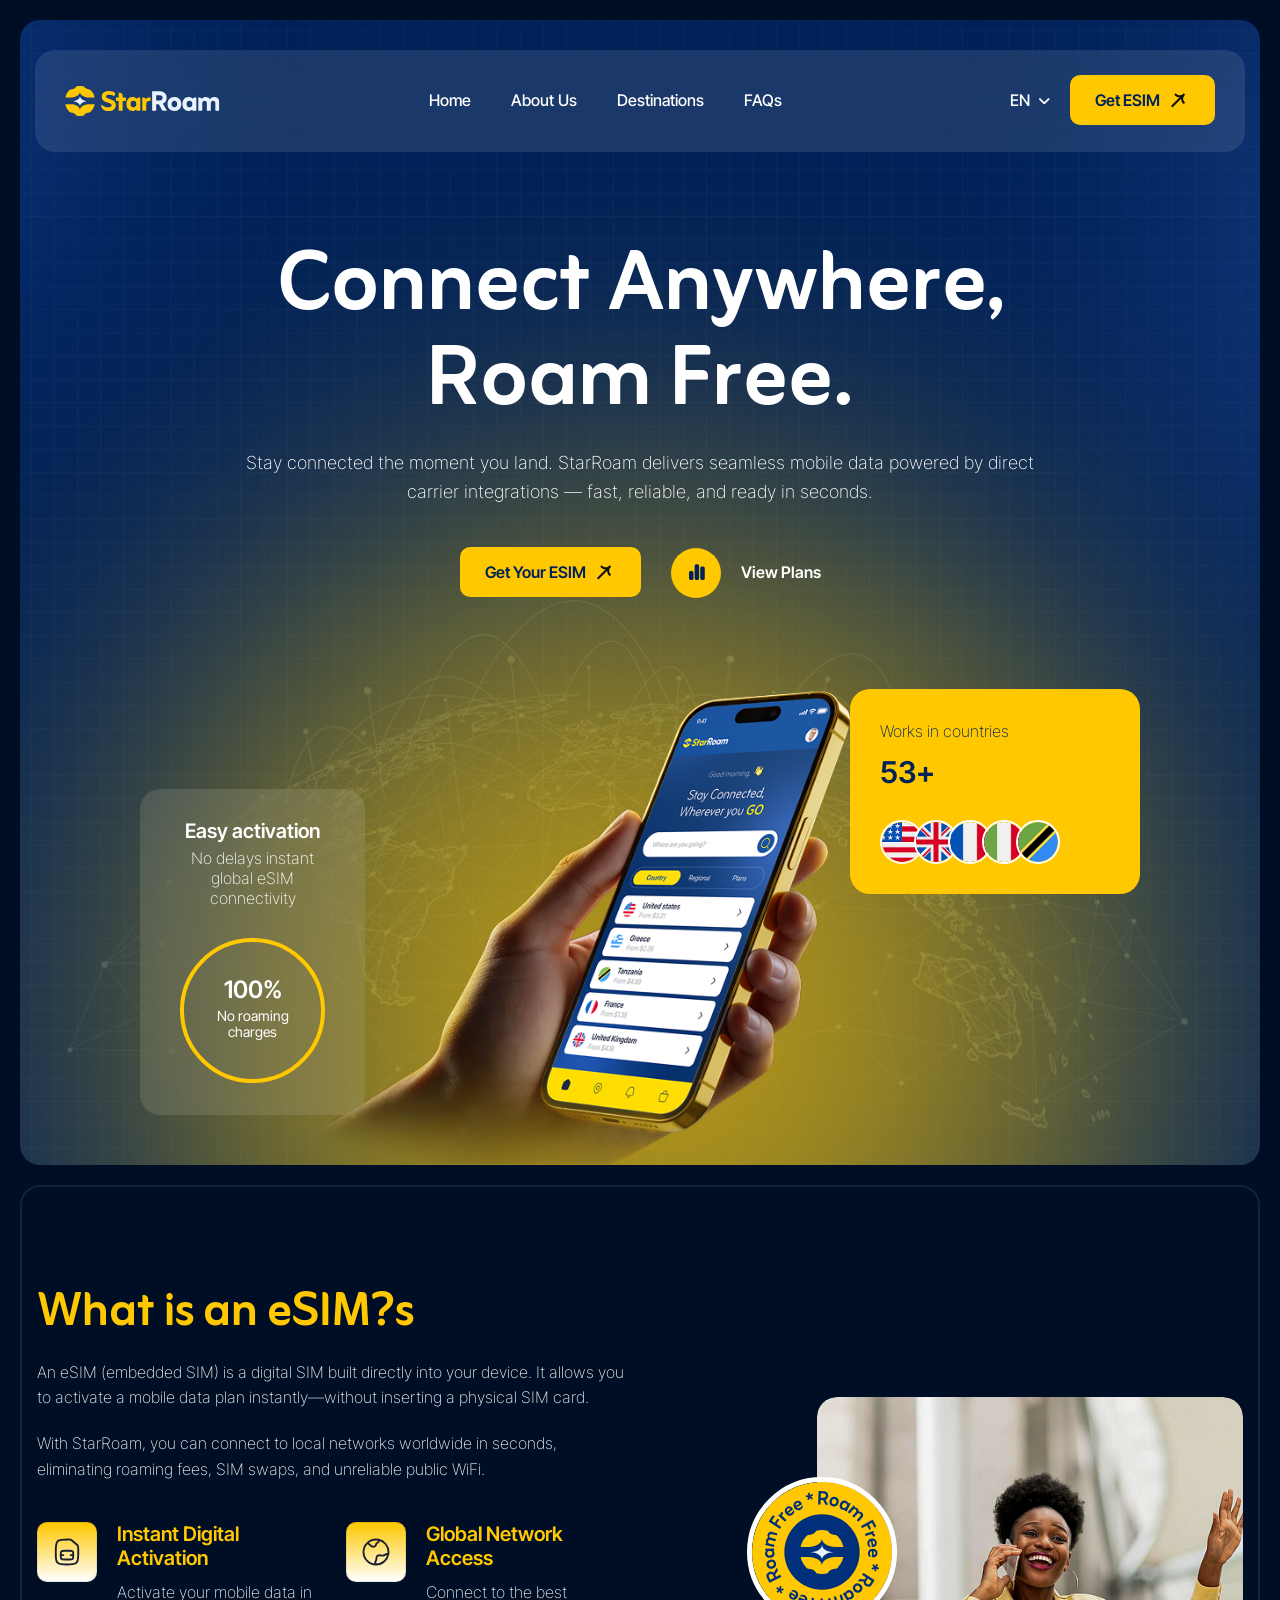
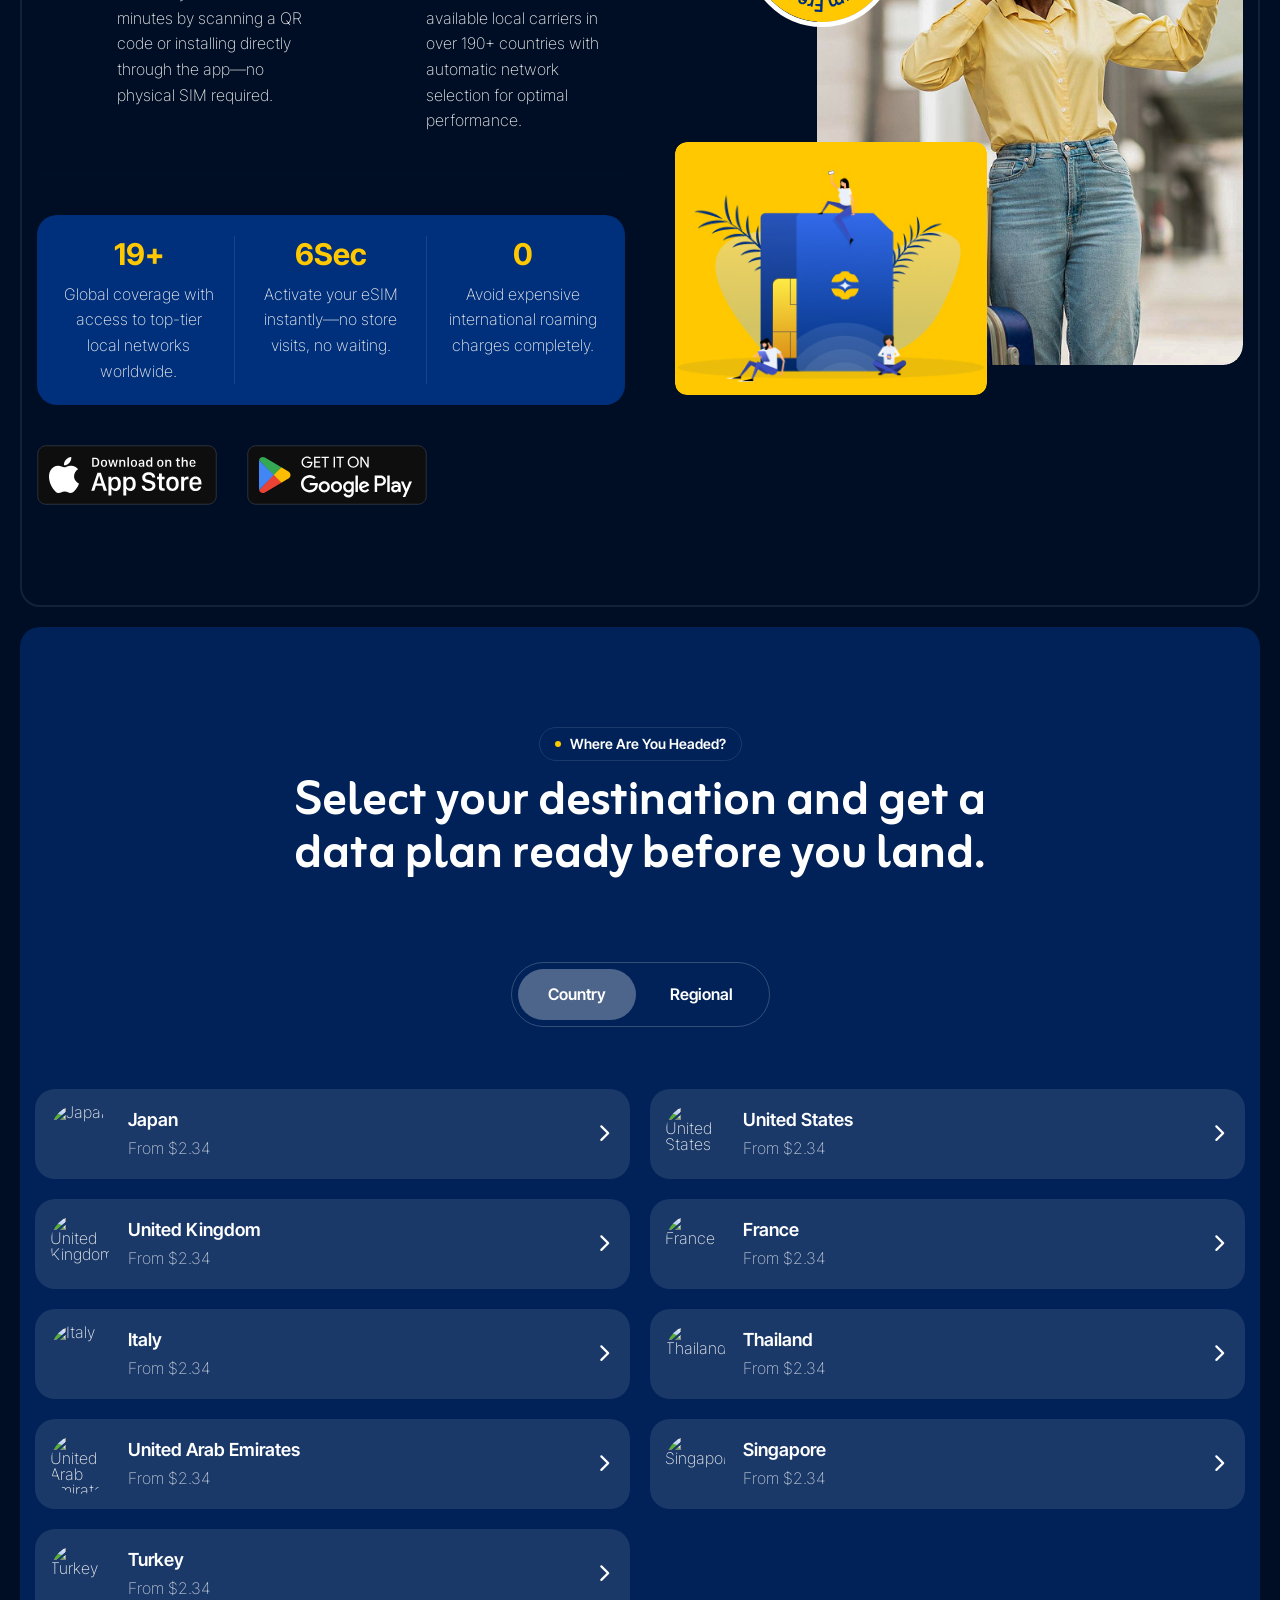
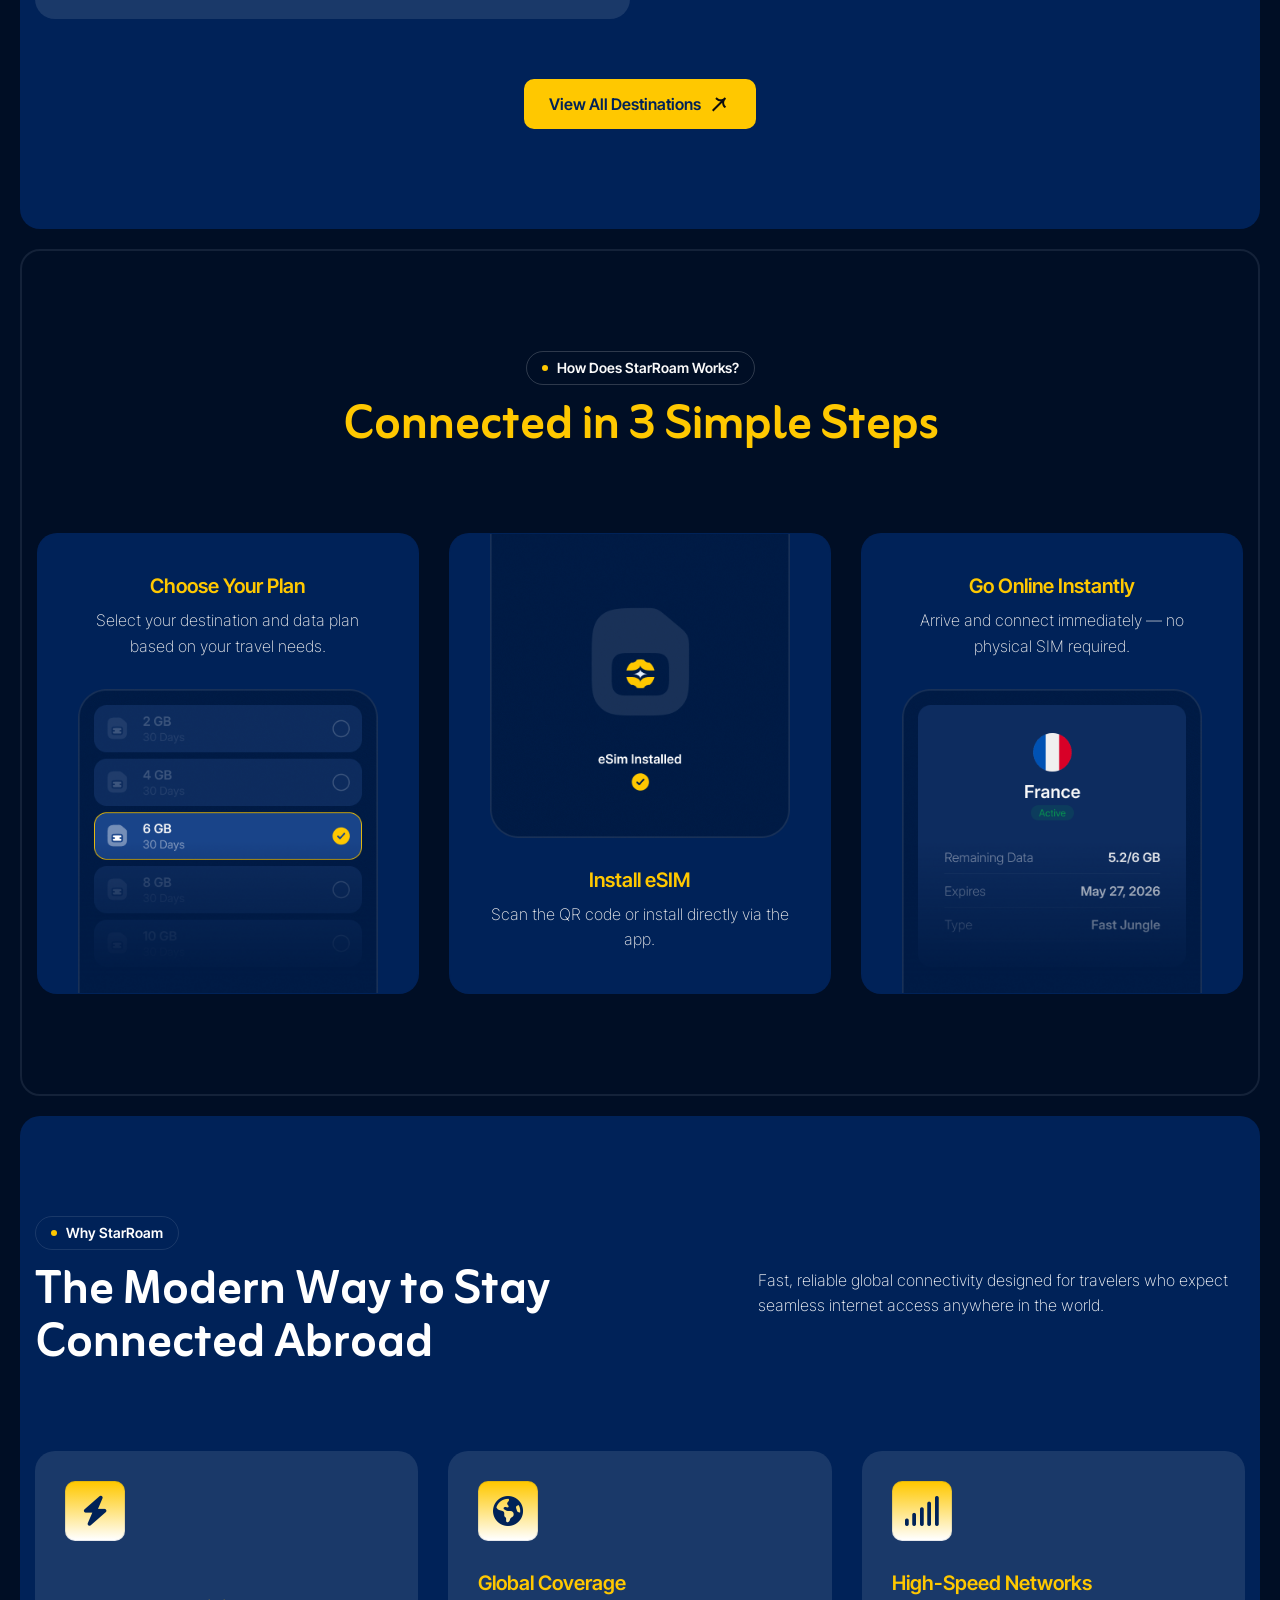
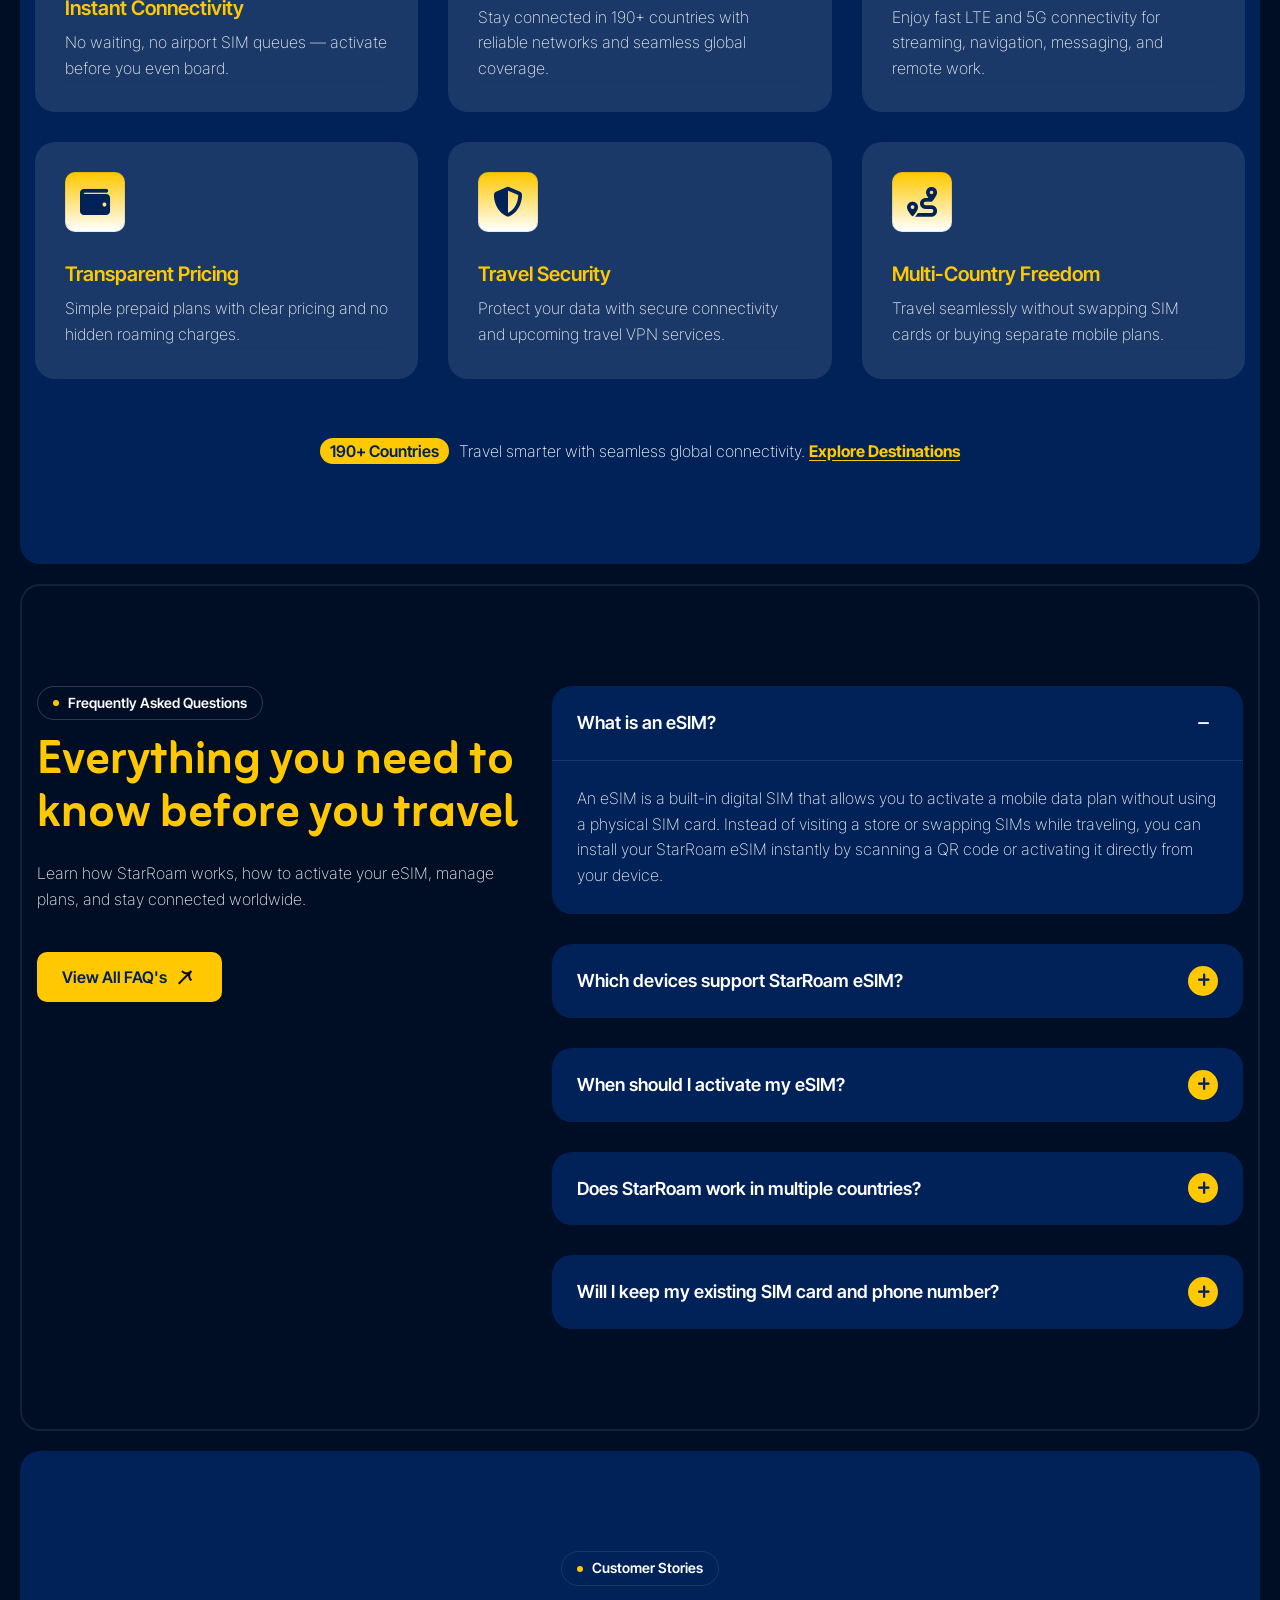
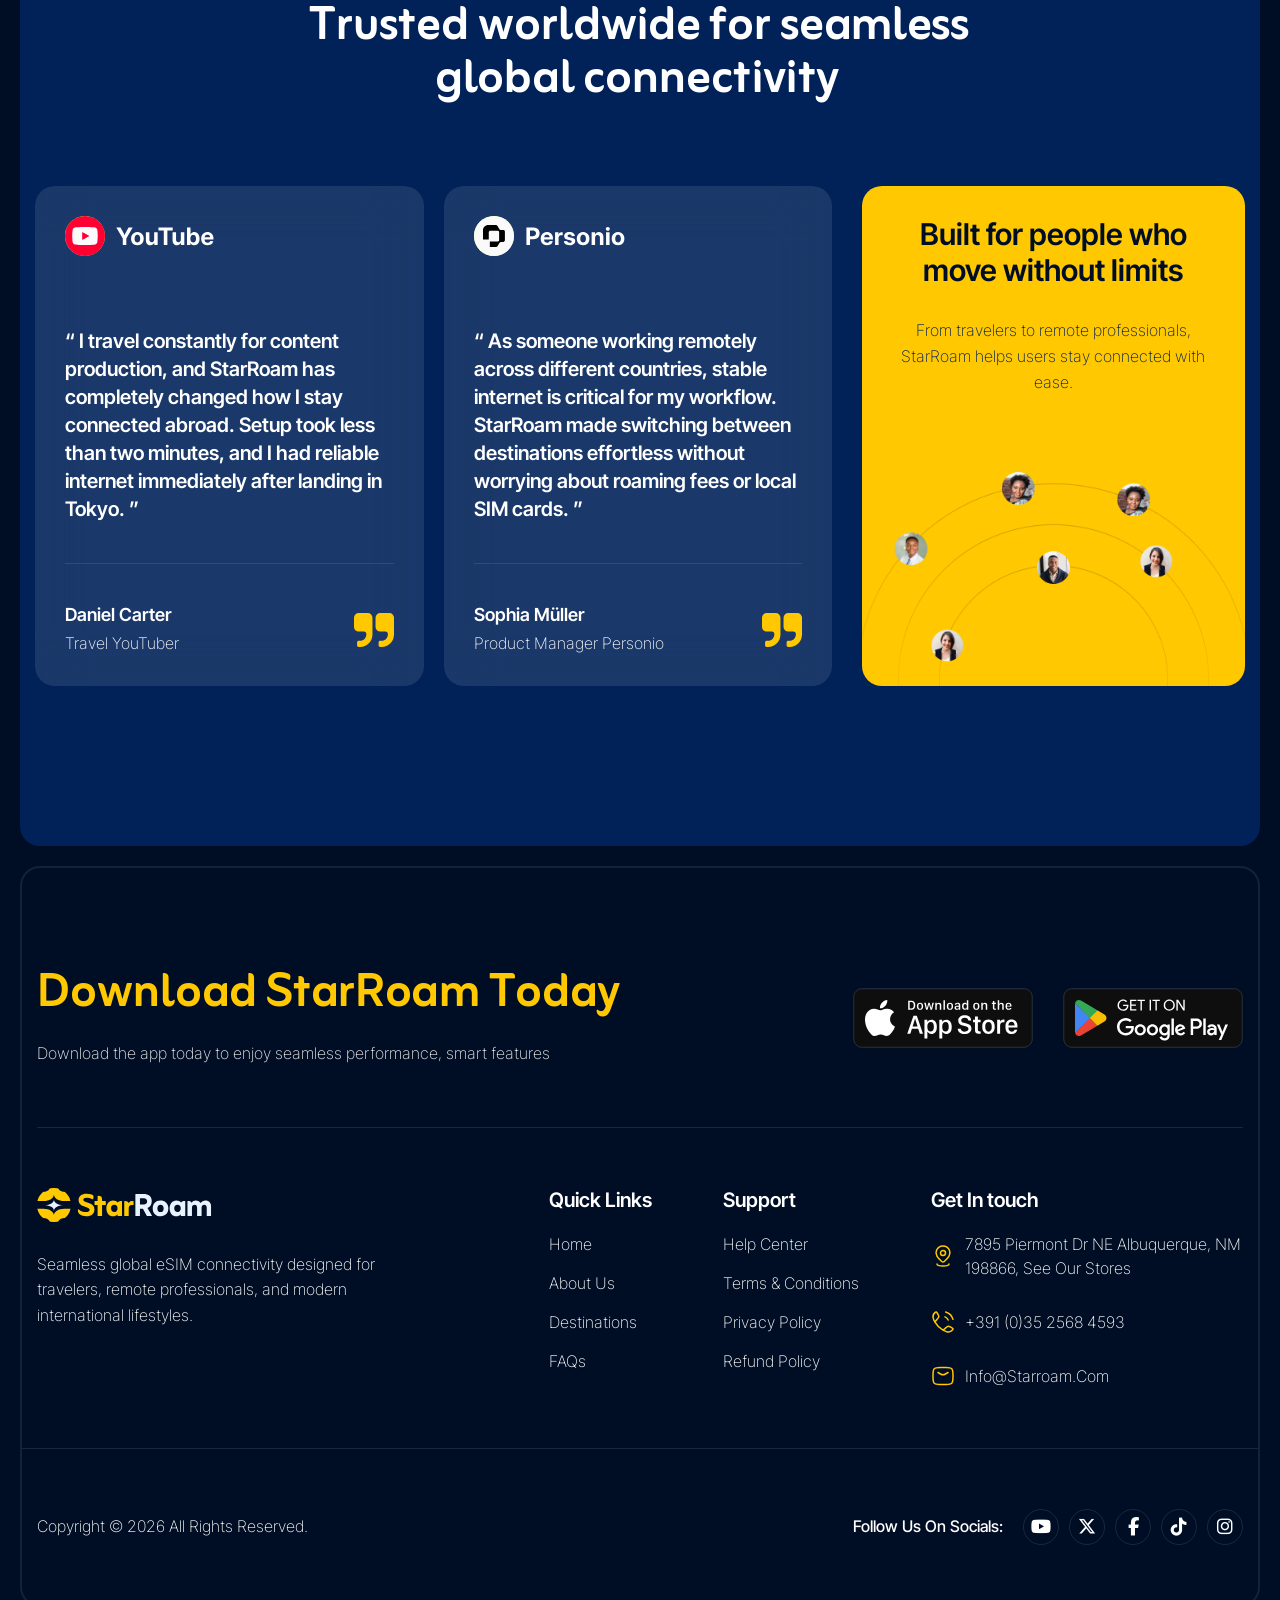
==== index.html @ 62702f5f "StarRoam Website" ====
<!DOCTYPE html>
<html lang="En">

<!-- Designed by Adam Nasango +255627909901 -->

<head>
    <!-- Meta -->
    <meta charset="utf-8">
    <meta http-equiv="X-UA-Compatible" content="IE=edge">
    <meta name="viewport" content="width=device-width, initial-scale=1.0, maximum-scale=1">
    <meta name="title" content="StarRoam | Global eSIM for Travel – Connect Anywhere, Roam Free" />
    <meta name="description"
        content="Stay connected in 190+ countries with StarRoam eSIM. No roaming fees, instant activation, reliable global coverage. Travel smarter with seamless connectivity." />
    <meta name="keywords"
        content="eSIM, global eSIM, travel SIM, international data, roaming alternative, travel connectivity, StarRoam, eSIM plans, digital nomad internet" />
    <meta name="author" content="StarRoam" />
    <meta name="robots" content="index, follow" />

    <!-- Page Title -->
    <title>StarRoam</title>
    <!-- Favicon Icon -->
    <link rel="shortcut icon" type="image/x-icon" href="images/favicon.png">
    <!-- Google Fonts Css-->
    <link rel="preconnect" href="https://fonts.googleapis.com/">
    <link rel="preconnect" href="https://fonts.gstatic.com/" crossorigin>
    <link href="https://fonts.googleapis.com/css2?family=Inter+Tight:ital,wght@0,100..900;1,100..900&amp;display=swap"
        rel="stylesheet">
    <link
        href="https://fonts.googleapis.com/css2?family=Zain:ital,wght@0,200;0,300;0,400;0,700;0,800;0,900;1,300;1,400&display=swap"
        rel="stylesheet">
    <!-- Bootstrap Css -->
    <link href="css/bootstrap.min.css" rel="stylesheet" media="screen">
    <!-- SlickNav Css -->
    <link href="css/slicknav.min.css" rel="stylesheet">
    <!-- Swiper Css -->
    <link rel="stylesheet" href="css/swiper-bundle.min.css">
    <!-- Font Awesome Icon Css-->
    <link href="css/all.min.css" rel="stylesheet" media="screen">
    <link rel="stylesheet" href="https://cdnjs.cloudflare.com/ajax/libs/font-awesome/6.5.0/css/all.min.css">
    <!-- Animated Css -->
    <link href="css/animate.css" rel="stylesheet">
    <!-- Magnific Popup Core Css File -->
    <link rel="stylesheet" href="css/magnific-popup.css">
    <!-- Mouse Cursor Css File -->
    <link rel="stylesheet" href="css/mousecursor.css">
    <!-- Main Custom Css -->
    <link href="css/custom.css" rel="stylesheet" media="screen">

    <link rel="stylesheet" href="https://cdn.jsdelivr.net/npm/flag-icons/css/flag-icons.min.css">
</head>

<body>

    <!-- Preloader Start -->
    <div class="preloader">
        <div class="loading-container">
            <div class="loading"></div>
            <div id="loading-icon"><img src="images/loader.svg" alt=""></div>
        </div>
    </div>
    <!-- Preloader End -->

    <!-- Header Start -->
    <header class="main-header">
        <div class="header-sticky bg-section">
            <nav class="navbar navbar-expand-lg">
                <div class="container">
                    <!-- Logo Start -->
                    <a class="navbar-brand" href="index.html">
                        <img src="images/logo.svg" alt="Logo">
                    </a>
                    <!-- Logo End -->

                    <!-- Main Menu Start -->
                    <div class="collapse navbar-collapse main-menu">
                        <div class="nav-menu-wrapper">
                            <ul class="navbar-nav mr-auto" id="menu">

                                <li class="nav-item"><a class="nav-link" href="index.html">Home</a>
                                <li class="nav-item"><a class="nav-link" href="about.html">About Us</a>
                                    <!-- <li class="nav-item"><a class="nav-link" href="#">Plans</a>    -->
                                <li class="nav-item"><a class="nav-link" href="destinations.html">Destinations</a>
                                <li class="nav-item"><a class="nav-link" href="faqs.html">FAQs</a>



                            </ul>
                        </div>

                        <!-- Language Switcher Start -->
                        <div class="starroam-language-dropdown">
                            <!-- <i class="fa-solid fa-globe"></i> -->

                            <ul class="navbar-nav mr-auto" id="menu">

                                <li class="nav-item submenu"><a class="nav-link" href="#">EN</a>

                                    <ul>
                                        <li class="nav-item"><a class="nav-link" href="#">Español (Spanish)</a></li>
                                        <li class="nav-item"><a class="nav-link" href="#">Français (French)</a></li>
                                        <li class="nav-item"><a class="nav-link" href="#">Deutsch (German)</a></li>
                                        <li class="nav-item"><a class="nav-link" href="#">Português (Portuguese)</a>
                                        </li>
                                        <li class="nav-item"><a class="nav-link" href="#">Italiano (Italian)</a></li>
                                        <li class="nav-item"><a class="nav-link" href="#">العربية (Arabic)</a></li>
                                        <li class="nav-item"><a class="nav-link" href="#">中文 (Chinese)</a></li>
                                        <li class="nav-item"><a class="nav-link" href="#">日本語 (Japanese)</a></li>
                                        <li class="nav-item"><a class="nav-link" href="#">한국어 (Korean)</a></li>
                                        <li class="nav-item"><a class="nav-link" href="#">हिन्दी (Hindi)</a></li>
                                        <li class="nav-item"><a class="nav-link" href="#">Русский (Russian)</a></li>
                                        <li class="nav-item"><a class="nav-link" href="#">Swahili</a></li>
                                    </ul>

                                </li>

                            </ul>



                        </div>
                        <!-- Language Switcher End -->

                        <!-- Header Btn Start -->
                        <div class="header-btn">
                            <a href="destinations.html" class="btn-default btn-highlighted">Get eSIM</a>
                        </div>
                        <!-- Header Btn End -->
                    </div>
                    <!-- Main Menu End -->
                    <div class="navbar-toggle"></div>
                </div>
            </nav>
            <div class="responsive-menu"></div>
        </div>
    </header>
    <!-- Header End -->



    <!-- Hero Section Start -->
    <div class="hero-elite bg-section dark-section">
        <div class="container">
            <div class="row">
                <div class="col-lg-12">
                    <!-- Hero Content Start -->
                    <div class="hero-content-elite">
                        <!-- Section Title Start -->
                        <div class="section-title">
                            <!-- <h3 class="wow fadeInUp">Connect Anywhere. Roam Free.</h3> -->
                            <h1 class="text-anime-style-3" data-cursor="-opaque">Connect Anywhere, <br>Roam Free.</h1>
                            <p class="wow fadeInUp" data-wow-delay="0.2s">Stay connected the moment you land. StarRoam
                                delivers seamless mobile data powered by direct carrier integrations — fast, reliable,
                                and ready in seconds.</p>
                        </div>
                        <!-- Section Title End -->

                        <!-- Hero Content Body Start -->
                        <div class="hero-content-body-elite wow fadeInUp" data-wow-delay="0.4s">
                            <!-- Hero Button Start -->
                            <div class="hero-btn-elite">
                                <a href="destinations.html" class="btn-default btn-highlighted">Get Your eSIM</a>
                            </div>
                            <!-- Hero Button End -->

                            <!-- Video Play Button Start -->
                            <div class="video-play-button">
                                <a href="destinations.html" class="popup-video" data-cursor-text="Plans">
                                    <i class="fa-solid fa-chart-simple"></i>
                                </a>
                                <h3>View Plans</h3>
                            </div>
                            <!-- Video Play Button End -->
                        </div>
                        <!-- Hero Content Body End -->
                    </div>
                    <!-- Hero Content End -->

                    <!-- Hero Image Box Start -->
                    <div class="hero-image-box-elite">
                        <!-- Hero Circle Progress Box Start -->
                        <div class="hero-circle-progress-box-elite">
                            <div class="hero-circle-progress-header-elite">
                                <h3>Easy activation</h3>
                                <p>No delays instant global eSIM connectivity</p>
                            </div>
                            <div class="circle" data-value="1">
                                <div class="progress_value"><span class="pro_data"></span><span>%</span><span
                                        class="circle-text">No roaming <br>charges</span></div>
                            </div>
                        </div>
                        <!-- Hero Circle Progress Box End -->

                        <!-- Hero Client Box Start -->
                        <div class="hero-client-box-elite">
                            <!-- Hero Client header Start -->
                            <div class="hero-client-header-elite">
                                <p>Works in countries</p>
                                <h2 style="color: #002258;"><span class="counter">190</span>+</h2>
                            </div>
                            <!-- Hero Client header End -->

                            <!-- Hero Client Body Start -->
                            <div class="hero-client-body-elite">
                                <!-- Satisfy Client Images Start -->
                                <div class="satisfy-client-images">
                                    <div class="satisfy-client-image">
                                        <figure class="image-anime">
                                            <img src="images/author-1.png" alt="">
                                        </figure>
                                    </div>
                                    <div class="satisfy-client-image">
                                        <figure class="image-anime">
                                            <img src="images/author-2.png" alt="">
                                        </figure>
                                    </div>
                                    <div class="satisfy-client-image">
                                        <figure class="image-anime">
                                            <img src="images/author-3.png" alt="">
                                        </figure>
                                    </div>
                                    <div class="satisfy-client-image">
                                        <figure class="image-anime">
                                            <img src="images/author-4.png" alt="">
                                        </figure>
                                    </div>
                                    <div class="satisfy-client-image">
                                        <figure class="image-anime">
                                            <img src="images/author-5.png" alt="">
                                        </figure>
                                    </div>
                                </div>
                                <!-- Satisfy Client Images End -->

                                <!-- Satisfied Icon Box Start -->
                                <!-- <div class="hero-client-icon-box-elite">
                                    <a href="#"><img src="images/icon-download-accent.svg" alt=""></a>
                                </div> -->
                                <!-- Satisfied Icon Box End -->
                            </div>
                            <!-- Hero Client Body End -->
                        </div>
                        <!-- Hero Client Box End -->

                        <!-- Hero Image Start -->
                        <div class="hero-image-elite">
                            <figure>
                                <img src="images/hero-image-elite.png" alt="">
                            </figure>
                        </div>
                        <!-- Hero Image End -->
                    </div>
                    <!-- Hero Image Box End -->
                </div>
            </div>
        </div>
    </div>
    <!-- Hero Section End -->

    <!-- What is an eSIM? Start -->
    <div class="about-us-elite bg-section-2">
        <div class="container">
            <div class="row align-items-center">
                <div class="col-xl-6">
                    <!-- About Us Content Start -->
                    <div class="about-us-content-elite">
                        <!-- Section Title Start -->
                        <div class="section-title">
                            <!-- <h3 class="wow fadeInUp">About Our App</h3> -->
                            <h2 class="text-anime-style-3" data-cursor="-opaque" style="font-family: 'zain';">What is an
                                eSIM?s</h2>
                            <p class="wow fadeInUp" data-wow-delay="0.2s">An eSIM (embedded SIM) is a digital SIM built
                                directly into your device. It allows you to activate a mobile data plan
                                instantly—without inserting a physical SIM card.</p>
                            <p class="wow fadeInUp" data-wow-delay="0.2s">With StarRoam, you can connect to local
                                networks worldwide in seconds, eliminating roaming fees, SIM swaps, and unreliable
                                public WiFi.</p>
                        </div>
                        <!-- Section Title End -->

                        <!-- About Us Items List Start -->
                        <div class="about-us-items-list-elite wow fadeInUp" data-wow-delay="0.4s">
                            <!-- About Us Item Start -->
                            <div class="about-us-item-elite">
                                <div class="icon-box">
                                    <img src="images/icon-about-us-item-1-elite.svg" alt="">
                                </div>
                                <div class="about-us-item-content-elite">
                                    <h3>Instant Digital Activation</h3>
                                    <p>Activate your mobile data in minutes by scanning a QR code or installing directly
                                        through the app—no physical SIM required.</p>
                                </div>
                            </div>
                            <!-- About Us Item End -->

                            <!-- About Us Item Start -->
                            <div class="about-us-item-elite">
                                <div class="icon-box">
                                    <img src="images/icon-about-us-item-2-elite.svg" alt="">
                                </div>
                                <div class="about-us-item-content-elite">
                                    <h3>Global Network Access</h3>
                                    <p>Connect to the best available local carriers in over 190+ countries with
                                        automatic network selection for optimal performance.</p>
                                </div>
                            </div>
                            <!-- About Us Item End -->
                        </div>
                        <!-- About Us Items List End -->

                        <!-- About Us Counter List Start -->
                        <div class="about-us-counter-list-elite wow fadeInUp">
                            <!-- About Us Counter Item Start -->
                            <div class="about-us-counter-item-elite">
                                <h2><span class="counter">190</span>+</h2>
                                <p>Global coverage with access to top-tier local networks worldwide.</p>
                            </div>
                            <!-- About Us Counter Item End -->

                            <!-- About Us Counter Item Start -->
                            <div class="about-us-counter-item-elite">
                                <h2><span class="counter">60</span>Sec</h2>
                                <p>Activate your eSIM instantly—no store visits, no waiting.</p>
                            </div>
                            <!-- About Us Counter Item End -->

                            <!-- About Us Counter Item Start -->
                            <div class="about-us-counter-item-elite">
                                <h2><span class="counter">0</span></h2>
                                <p>Avoid expensive international roaming charges completely.</p>
                            </div>
                            <!-- About Us Counter Item End -->
                        </div>
                        <!-- About Us Counter List End -->

                        <!-- App Download Buttons Start -->
                        <div class="app-download-buttons-elite wow fadeInUp" data-wow-delay="0.2s">
                            <div class="app-download-btn-elite">
                                <a href="#"><img src="images/icon-app-store.svg" alt=""></a>
                            </div>
                            <div class="app-download-btn-elite">
                                <a href="#"><img src="images/icon-play-store.svg" alt=""></a>
                            </div>
                        </div>
                        <!-- App Download Buttons End -->
                    </div>
                    <!-- About Us Content End -->
                </div>

                <div class="col-xl-6">
                    <!-- About Us Image Box Start -->
                    <div class="about-us-image-box-elite wow fadeInUp" data-wow-delay="0.2s">
                        <!-- About Us Image Box 1 Start -->
                        <div class="about-us-image-box-1-elite">
                            <!-- About Us Image 1 Start -->
                            <div class="about-us-image-elite">
                                <figure class="image-anime">
                                    <img src="images/about-us-image-1-elite.jpg" alt="">
                                </figure>
                            </div>
                            <!-- About Us Image 1 End -->
                        </div>
                        <!-- About Us Image Box 1 End -->

                        <!-- About Us Image Box 2 Start -->
                        <div class="about-us-image-box-2-elite">
                            <!-- Contact Us Circle Start -->
                            <div class="Contact-us-circle-elite">
                                <a href="contact.html">
                                    <img src="images/contact-us-circle.svg" alt="">
                                </a>
                            </div>
                            <!-- Contact Us Circle End -->

                            <!-- About Us Image 2 Start -->
                            <div class="about-us-image-elite">
                                <figure class="image-anime">
                                    <img src="images/about-us-image-2-elite.jpg" alt="">
                                </figure>
                            </div>
                            <!-- About Us Image 2 End -->
                        </div>
                        <!-- About Us Image Box 2 End -->
                    </div>
                    <!-- About Us Image Box End -->
                </div>
            </div>
        </div>
    </div>
    <!-- What is an eSIM? End -->


    <!-- Destinations Location Starts  -->
    <div class="our-pricing-elite bg-section-3 dark-section">
        <div class="container">
            <div class="row section-row">
                <div class="col-lg-12">
                    <!-- Section Title Start -->
                    <div class="section-title section-title-center">
                        <h3 class="wow fadeInUp">Where are you headed?</h3>
                        <h2 class="text-anime-style-3" data-cursor="-opaque" style="font-family: 'zain';">Select your
                            destination and get a data plan
                            ready before you land.</h2>
                    </div>
                    <!-- Section Title End -->
                </div>
            </div>

            <div class="row">
                <!-- Our Pricing Box Start -->
                <div class="our-pricing-box tab-content wow fadeInUp" data-wow-delay="0.2s" id="TabContent">
                    <!-- Sidebar Our Pricing Nav start -->
                    <div class="our-pricing-nav-elite">
                        <ul class="nav" id="MyTab" role="tablist">
                            <li class="nav-item" role="presentation">
                                <button class="nav-link active" id="monthly-tab" data-bs-toggle="tab"
                                    data-bs-target="#monthly" type="button" role="tab"
                                    aria-selected="false">Country</button>
                            </li>


                            <li class="nav-item" role="presentation">
                                <button class="nav-link" id="yearly-tab" data-bs-toggle="tab" data-bs-target="#yearly"
                                    type="button" role="tab" aria-selected="true">Regional</button>
                            </li>

                            <!-- <li class="nav-item" role="presentation">
                                <button class="nav-link" id="yearly-tab" data-bs-toggle="tab" data-bs-target="#yearly"
                                    type="button" role="tab" aria-selected="true">Plans</button>
                            </li> -->
                        </ul>
                    </div>
                    <!-- Sidebar Our Pricing Nav End -->

                    <div class="benefits-info-list-royal">

                        <!-- Country 1 Start -->
                        <div class="benefits-info-item-royal">

                            <!-- LEFT SIDE -->
                            <div class="country-left">

                                <div class="flag-circle">
                                    <img src="https://flagcdn.com/w320/jp.webp" alt="Japan">
                                </div>

                                <div class="benefits-info-item-cotent-royal">
                                    <h3>Japan</h3>
                                    <p>From $2.34</p>
                                </div>

                            </div>

                            <!-- RIGHT ARROW -->
                            <div class="country-arrow">
                                <i class="fa-solid fa-chevron-right"></i>
                            </div>

                        </div>
                        <!-- Country 1 End -->

                        <!-- Country 2 Start -->
                        <div class="benefits-info-item-royal">

                            <!-- LEFT SIDE -->
                            <div class="country-left">

                                <div class="flag-circle">
                                    <img src="https://flagcdn.com/w320/us.webp" alt="United States">
                                </div>

                                <div class="benefits-info-item-cotent-royal">
                                    <h3>United States</h3>
                                    <p>From $2.34</p>
                                </div>

                            </div>

                            <!-- RIGHT ARROW -->
                            <div class="country-arrow">
                                <i class="fa-solid fa-chevron-right"></i>
                            </div>

                        </div>
                        <!-- Country 2 End -->

                        <!-- Country 3 Start -->
                        <div class="benefits-info-item-royal">

                            <!-- LEFT SIDE -->
                            <div class="country-left">

                                <div class="flag-circle">
                                    <img src="https://flagcdn.com/w320/gb.webp" alt="United Kingdom">
                                </div>

                                <div class="benefits-info-item-cotent-royal">
                                    <h3>United Kingdom</h3>
                                    <p>From $2.34</p>
                                </div>

                            </div>

                            <!-- RIGHT ARROW -->
                            <div class="country-arrow">
                                <i class="fa-solid fa-chevron-right"></i>
                            </div>

                        </div>
                        <!-- Country 3 End -->

                        <!-- Country 4 Start -->
                        <div class="benefits-info-item-royal">

                            <!-- LEFT SIDE -->
                            <div class="country-left">

                                <div class="flag-circle">
                                    <img src="https://flagcdn.com/w320/fr.webp" alt="France">
                                </div>

                                <div class="benefits-info-item-cotent-royal">
                                    <h3>France</h3>
                                    <p>From $2.34</p>
                                </div>

                            </div>

                            <!-- RIGHT ARROW -->
                            <div class="country-arrow">
                                <i class="fa-solid fa-chevron-right"></i>
                            </div>

                        </div>
                        <!-- Country 4 End -->

                        <!-- Country 5 Start -->
                        <div class="benefits-info-item-royal">

                            <!-- LEFT SIDE -->
                            <div class="country-left">

                                <div class="flag-circle">
                                    <img src="https://flagcdn.com/w320/it.webp" alt="Italy">
                                </div>

                                <div class="benefits-info-item-cotent-royal">
                                    <h3>Italy</h3>
                                    <p>From $2.34</p>
                                </div>

                            </div>

                            <!-- RIGHT ARROW -->
                            <div class="country-arrow">
                                <i class="fa-solid fa-chevron-right"></i>
                            </div>

                        </div>
                        <!-- Country 5 End -->

                        <!-- Country 6 Start -->
                        <div class="benefits-info-item-royal">

                            <!-- LEFT SIDE -->
                            <div class="country-left">

                                <div class="flag-circle">
                                    <img src="https://flagcdn.com/w320/th.webp" alt="Thailand">
                                </div>

                                <div class="benefits-info-item-cotent-royal">
                                    <h3>Thailand</h3>
                                    <p>From $2.34</p>
                                </div>

                            </div>

                            <!-- RIGHT ARROW -->
                            <div class="country-arrow">
                                <i class="fa-solid fa-chevron-right"></i>
                            </div>

                        </div>
                        <!-- Country 6 End -->

                        <!-- Country 7 Start -->
                        <div class="benefits-info-item-royal">

                            <!-- LEFT SIDE -->
                            <div class="country-left">

                                <div class="flag-circle">
                                    <img src="https://flagcdn.com/w320/ae.webp" alt="United Arab Emirates">
                                </div>

                                <div class="benefits-info-item-cotent-royal">
                                    <h3>United Arab Emirates</h3>
                                    <p>From $2.34</p>
                                </div>

                            </div>

                            <!-- RIGHT ARROW -->
                            <div class="country-arrow">
                                <i class="fa-solid fa-chevron-right"></i>
                            </div>

                        </div>
                        <!-- Country 7 End -->

                        <!-- Country 8 Start -->
                        <div class="benefits-info-item-royal">

                            <!-- LEFT SIDE -->
                            <div class="country-left">

                                <div class="flag-circle">
                                    <img src="https://flagcdn.com/w320/sg.webp" alt="Singapore">
                                </div>

                                <div class="benefits-info-item-cotent-royal">
                                    <h3>Singapore</h3>
                                    <p>From $2.34</p>
                                </div>

                            </div>

                            <!-- RIGHT ARROW -->
                            <div class="country-arrow">
                                <i class="fa-solid fa-chevron-right"></i>
                            </div>

                        </div>
                        <!-- Country 8 End -->


                        <!-- Country 9 Start -->
                        <div class="benefits-info-item-royal">

                            <!-- LEFT SIDE -->
                            <div class="country-left">

                                <div class="flag-circle">
                                    <img src="https://flagcdn.com/w320/tr.webp" alt="Turkey">
                                </div>

                                <div class="benefits-info-item-cotent-royal">
                                    <h3>Turkey</h3>
                                    <p>From $2.34</p>
                                </div>

                            </div>

                            <!-- RIGHT ARROW -->
                            <div class="country-arrow">
                                <i class="fa-solid fa-chevron-right"></i>
                            </div>

                        </div>
                        <!-- Country 9 End -->




                    </div>

                    <!-- Pricing Benefits List Start -->

                    <div class="pricing-benefit-list wow fadeInUp" data-wow-delay="0.2s">
                        <div class="digital-companion-btn-elite-2 wow fadeInUp" data-wow-delay="0.8s">
                            <a href="destinations.html" class="btn-default btn-highlighted">View All Destinations</a>
                        </div>
                    </div>

                    <!-- Pricing Benefits List End -->
                </div>
                <!-- Our Pricing Box End -->
            </div>
        </div>
    </div>
    <!-- Destinations Location Ends  -->



    <!-- How it Works Start -->
    <div class="our-benefits bg-section-2">
        <div class="container">
            <div class="row section-row">
                <div class="col-lg-12">
                    <!-- Section Title Start -->
                    <div class="section-title section-title-center">
                        <h3 class="wow fadeInUp" style="color: #fafafa;">How does StarRoam Works?</h3>
                        <h2 class="text-anime-style-3" data-cursor="-opaque" style="font-family: 'zain';">Connected in 3
                            Simple Steps</h2>
                    </div>
                    <!-- Section Title End -->
                </div>
            </div>

            <div class="row">
                <div class="col-lg-12">
                    <!-- Benefits Item List Start -->
                    <div class="benefits-item-list">
                        <!-- Benefits Item Start -->
                        <div class="benefits-item wow fadeInUp">
                            <!-- Benefits Item Content Start -->
                            <div class="benefits-item-content">
                                <h3>Choose Your Plan</h3>
                                <p>Select your destination and data plan based on your travel needs.</p>
                            </div>
                            <!-- Benefits Item Content End -->

                            <!-- Benefits Item Image Start -->
                            <div class="benefits-item-image">
                                <figure>
                                    <img src="images/benefits-item-image-1.png" alt="">
                                </figure>
                            </div>
                            <!-- Benefits Item Image End -->
                        </div>
                        <!-- Benefits Item End -->

                        <!-- Benefits Item Start -->
                        <div class="benefits-item wow fadeInUp" data-wow-delay="0.2s">
                            <!-- Benefits Item Content Start -->
                            <div class="benefits-item-content">
                                <h3>Install eSIM</h3>
                                <p>Scan the QR code or install directly via the app.</p>
                            </div>
                            <!-- Benefits Item Content End -->

                            <!-- Benefits Item Image Start -->
                            <div class="benefits-item-image">
                                <figure>
                                    <img src="images/benefits-item-image-2.png" alt="">
                                </figure>
                            </div>
                            <!-- Benefits Item Image End -->
                        </div>
                        <!-- Benefits Item End -->

                        <!-- Benefits Item Start -->
                        <div class="benefits-item wow fadeInUp" data-wow-delay="0.4s">
                            <!-- Benefits Item Content Start -->
                            <div class="benefits-item-content">
                                <h3>Go Online Instantly</h3>
                                <p>Arrive and connect immediately — no physical SIM required.</p>
                            </div>
                            <!-- Benefits Item Content End -->

                            <!-- Benefits Item Image Start -->
                            <div class="benefits-item-image">
                                <figure>
                                    <img src="images/benefits-item-image-3.png" alt="">
                                </figure>
                            </div>
                            <!-- Benefits Item Image End -->
                        </div>
                        <!-- Benefits Item End -->
                    </div>
                    <!-- Benefits Item List End -->
                </div>

                <div class="col-lg-12">
                    <!-- Section Footer Text Start -->

                    <!-- Section Footer Text End -->
                </div>
            </div>
        </div>
    </div>
    <!-- How it Works End -->



    <!-- Why StarRoam Start -->
    <div class="key-features bg-section-3 dark-section">
        <div class="container">
            <div class="row section-row align-items-center">
                <div class="col-xl-7">
                    <!-- Section Title Start -->
                    <div class="section-title">
                        <h3 class="wow fadeInUp">Why StarRoam</h3>
                        <h2 class="text-anime-style-3" data-cursor="-opaque" style="font-family: 'zain';">The Modern Way
                            to Stay Connected Abroad</h2>
                    </div>
                    <!-- Section Title End -->
                </div>

                <div class="col-xl-5">
                    <!-- Section Title Content Start -->
                    <div class="section-title-content wow fadeInUp" data-wow-delay="0.2s">
                        <p>Fast, reliable global connectivity designed for travelers who expect seamless internet access
                            anywhere in the world. </p>
                    </div>
                    <!-- Section Title Content End -->
                </div>
            </div>

            <div class="row">
                <div class="col-xl-4 col-md-6">
                    <!-- Why us 1 Start -->
                    <div class="key-features-item wow fadeInUp">
                        <div class="icon-box">
                            <i class="fa-solid fa-bolt" style="color: #002258; font-size: 30px; line-height: 1;"></i>
                        </div>
                        <div class="key-features-item-content">
                            <div class="key-features-item-title">
                                <h3 style="margin-bottom: 10px;">Instant Connectivity</h3>
                                <p style="margin-bottom: 0px;">No waiting, no airport SIM queues — activate before you
                                    even board.</p>
                            </div>

                        </div>
                    </div>
                    <!-- Why us 1 End -->
                </div>

                <div class="col-xl-4 col-md-6">
                    <!-- Why us 2 Start -->
                    <div class="key-features-item wow fadeInUp">
                        <div class="icon-box">
                            <i class="fa-solid fa-earth-americas"
                                style="color: #002258; font-size: 30px; line-height: 1;"></i>
                        </div>
                        <div class="key-features-item-content">
                            <div class="key-features-item-title">
                                <h3 style="margin-bottom: 10px;">Global Coverage</h3>
                                <p style="margin-bottom: 0px;">Stay connected in 190+ countries with reliable networks
                                    and seamless global coverage.</p>
                            </div>

                        </div>
                    </div>
                    <!-- Why us 2 End -->
                </div>

                <div class="col-xl-4 col-md-6">
                    <!-- Why us 3 Start -->
                    <div class="key-features-item wow fadeInUp">
                        <div class="icon-box">
                            <i class="fa-solid fa-signal" style="color: #002258; font-size: 30px; line-height: 1;"></i>
                        </div>
                        <div class="key-features-item-content">
                            <div class="key-features-item-title">
                                <h3 style="margin-bottom: 10px;">High-Speed Networks</h3>
                                <p style="margin-bottom: 0px;">Enjoy fast LTE and 5G connectivity for streaming,
                                    navigation, messaging, and remote work.</p>
                            </div>

                        </div>
                    </div>
                    <!-- Why us 3 End -->
                </div>

                <div class="col-xl-4 col-md-6">
                    <!-- Why us 4 Start -->
                    <div class="key-features-item wow fadeInUp">
                        <div class="icon-box">
                            <i class="fa-solid fa-wallet" style="color: #002258; font-size: 30px; line-height: 1;"></i>
                        </div>
                        <div class="key-features-item-content">
                            <div class="key-features-item-title">
                                <h3 style="margin-bottom: 10px;">Transparent Pricing</h3>
                                <p style="margin-bottom: 0px;">Simple prepaid plans with clear pricing and no hidden
                                    roaming charges.</p>
                            </div>

                        </div>
                    </div>
                    <!-- Why us 4 End -->
                </div>


                <div class="col-xl-4 col-md-6">
                    <!-- Why us 5 Start -->
                    <div class="key-features-item wow fadeInUp">
                        <div class="icon-box">
                            <i class="fa-solid fa-shield-halved"
                                style="color: #002258; font-size: 30px; line-height: 1;"></i>
                        </div>
                        <div class="key-features-item-content">
                            <div class="key-features-item-title">
                                <h3 style="margin-bottom: 10px;">Travel Security</h3>
                                <p style="margin-bottom: 0px;">Protect your data with secure connectivity and upcoming
                                    travel VPN services.</p>
                            </div>

                        </div>
                    </div>
                    <!-- Why us 5 End -->
                </div>


                <div class="col-xl-4 col-md-6">
                    <!-- Why us 6 Start -->
                    <div class="key-features-item wow fadeInUp">
                        <div class="icon-box">
                            <i class="fa-solid fa-route" style="color: #002258; font-size: 30px; line-height: 1;"></i>
                        </div>
                        <div class="key-features-item-content">
                            <div class="key-features-item-title">
                                <h3 style="margin-bottom: 10px;">Multi-Country Freedom</h3>
                                <p style="margin-bottom: 0px;">Travel seamlessly without swapping SIM cards or buying
                                    separate mobile plans.</p>
                            </div>

                        </div>
                    </div>
                    <!-- Why us 6 End -->
                </div>


                <div class="col-xl-12">
                    <!-- Section Footer Text Start -->
                    <div class="section-footer-text wow fadeInUp" data-wow-delay="0.2s">
                        <p><span>190+ Countries</span>Travel smarter with seamless global connectivity. <a
                                href="destinations.html">Explore Destinations</a></p>
                    </div>
                    <!-- Section Footer Text End -->
                </div>
            </div>
        </div>
    </div>
    <!-- Why StarRoam End -->



    <!-- Our Faqs Section Start -->
    <div class="our-faqs bg-section-2">
        <div class="container">
            <div class="row">
                <div class="col-xl-5">
                    <!-- Faqs Content Box Start -->
                    <div class="faqs-content-box">
                        <!-- Faqs Content Start -->
                        <div class="faqs-content">
                            <!-- Section Title Start -->
                            <div class="section-title">
                                <h3 class="wow fadeInUp" style="color: #fafafa;">Frequently Asked Questions</h3>
                                <h2 class="text-anime-style-3" data-cursor="-opaque" style="font-family: 'zain';">
                                    Everything you need to know before you travel</h2>
                                <p class="wow fadeInUp" data-wow-delay="0.2s">Learn how StarRoam works, how to activate
                                    your eSIM, manage plans, and stay connected worldwide.</p>
                            </div>
                            <!-- Section Title End -->

                            <!-- Faqs Button Start -->
                            <div class="faq-btn wow fadeInUp" data-wow-delay="0.4s">
                                <a href="faqs.html" class="btn-default">View all FAQ's</a>
                            </div>
                            <!-- Faqs Button End -->
                        </div>
                        <!-- Faqs Content End -->

                        <!-- Faqs CTA Box Start -->

                        <!-- Faqs CTA Box End -->
                    </div>
                    <!-- Faqs Content Box End -->
                </div>

                <div class="col-xl-7">
                    <!-- FAQ Accordion Start -->
                    <div class="faq-accordion" id="accordion">
                        <!-- FAQ Item Start -->
                        <div class="accordion-item wow fadeInUp">
                            <h2 class="accordion-header" id="heading1">
                                <button class="accordion-button" type="button" data-bs-toggle="collapse"
                                    data-bs-target="#collapse1" aria-expanded="true" aria-controls="collapse1">
                                    What is an eSIM?
                                </button>
                            </h2>
                            <div id="collapse1" class="accordion-collapse collapse show" aria-labelledby="heading1"
                                data-bs-parent="#accordion">
                                <div class="accordion-body">
                                    <p>An eSIM is a built-in digital SIM that allows you to activate a mobile data plan
                                        without using a physical SIM card. Instead of visiting a store or swapping SIMs
                                        while traveling, you can install your StarRoam eSIM instantly by scanning a QR
                                        code or activating it directly from your device.</p>
                                </div>
                            </div>
                        </div>
                        <!-- FAQ Item End -->

                        <!-- FAQ Item Start -->
                        <div class="accordion-item wow fadeInUp" data-wow-delay="0.2s">
                            <h2 class="accordion-header" id="heading2">
                                <button class="accordion-button collapsed" type="button" data-bs-toggle="collapse"
                                    data-bs-target="#collapse2" aria-expanded="false" aria-controls="collapse2">
                                    Which devices support StarRoam eSIM?
                                </button>
                            </h2>
                            <div id="collapse2" class="accordion-collapse collapse" aria-labelledby="heading2"
                                data-bs-parent="#accordion">
                                <div class="accordion-body">
                                    <p>StarRoam works with most modern smartphones and tablets that support eSIM
                                        technology, including newer iPhone models, Samsung Galaxy devices, Google Pixel
                                        phones, iPads, and other compatible devices. Before purchasing, you can easily
                                        check if your device supports eSIM from your phone settings or through our
                                        compatibility guide.</p>
                                </div>
                            </div>
                        </div>
                        <!-- FAQ Item End -->

                        <!-- FAQ Item Start -->
                        <div class="accordion-item wow fadeInUp" data-wow-delay="0.4s">
                            <h2 class="accordion-header" id="heading3">
                                <button class="accordion-button collapsed" type="button" data-bs-toggle="collapse"
                                    data-bs-target="#collapse3" aria-expanded="false" aria-controls="collapse3">
                                    When should I activate my eSIM?
                                </button>
                            </h2>
                            <div id="collapse3" class="accordion-collapse collapse" aria-labelledby="heading3"
                                data-bs-parent="#accordion">
                                <div class="accordion-body">
                                    <p>You can activate your StarRoam eSIM before your trip or once you arrive at your
                                        destination. Many travelers prefer setting it up before departure so they can
                                        connect immediately after landing. The activation process is quick and usually
                                        takes only a few minutes to complete.</p>
                                </div>
                            </div>
                        </div>
                        <!-- FAQ Item End -->

                        <!-- FAQ Item Start -->
                        <div class="accordion-item wow fadeInUp" data-wow-delay="0.6s">
                            <h2 class="accordion-header" id="heading4">
                                <button class="accordion-button collapsed" type="button" data-bs-toggle="collapse"
                                    data-bs-target="#collapse4" aria-expanded="false" aria-controls="collapse4">
                                    Does StarRoam work in multiple countries?
                                </button>
                            </h2>
                            <div id="collapse4" class="accordion-collapse collapse" aria-labelledby="heading4"
                                data-bs-parent="#accordion">
                                <div class="accordion-body">
                                    <p>Yes. StarRoam provides coverage in over 190 countries worldwide, including
                                        regional plans designed for multi-country travel. This means you can move
                                        between destinations without changing SIM cards or purchasing separate mobile
                                        plans for each country you visit.</p>
                                </div>
                            </div>
                        </div>
                        <!-- FAQ Item End -->

                        <!-- FAQ Item Start -->
                        <div class="accordion-item wow fadeInUp" data-wow-delay="0.8s">
                            <h2 class="accordion-header" id="heading5">
                                <button class="accordion-button collapsed" type="button" data-bs-toggle="collapse"
                                    data-bs-target="#collapse5" aria-expanded="false" aria-controls="collapse5">
                                    Will I keep my existing SIM card and phone number?
                                </button>
                            </h2>
                            <div id="collapse5" class="accordion-collapse collapse" aria-labelledby="heading5"
                                data-bs-parent="#accordion">
                                <div class="accordion-body">
                                    <p>Yes. Your physical SIM card and personal phone number can remain active while
                                        using StarRoam eSIM for mobile data. This allows you to continue receiving
                                        calls, SMS messages, and verification codes on your primary number while staying
                                        connected abroad using StarRoam.</p>
                                </div>
                            </div>
                        </div>
                        <!-- FAQ Item End -->
                    </div>
                    <!-- FAQ Accordion End -->
                </div>
            </div>
        </div>
    </div>
    <!-- Our Faqs Section End -->





    <!-- Our Testimonial Section Start -->
    <div class="our-testimonial-elite bg-section-3 dark-section">
        <div class="container">
            <div class="row section-row">
                <div class="col-lg-12">
                    <!-- Section Title Start -->
                    <div class="section-title section-title-center">
                        <h3 class="wow fadeInUp">Customer Stories</h3>
                        <h2 class="text-anime-style-3" data-cursor="-opaque" style="font-family: 'zain';">Trusted
                            worldwide for seamless global connectivity</h2>
                    </div>
                    <!-- Section Title End -->
                </div>
            </div>

            <div class="row">
                <div class="col-xl-8">
                    <!-- Testimonial Slider Start -->
                    <div class="testimonial-slider-elite">
                        <div class="swiper">
                            <div class="swiper-wrapper" data-cursor-text="Drag">
                                <!-- Testimonial Slide 1 Start -->
                                <div class="swiper-slide">
                                    <div class="testimonial-item-elite">
                                        <div class="testimonial-company-logo-elite">
                                            <img src="images/company-logo-1-elite 1.svg" alt="">
                                        </div>
                                        <div class="testimonial-item-body-elite">
                                            <div class="testimonial-item-content-elite">
                                                <h3>“ I travel constantly for content production, and StarRoam has
                                                    completely changed how I stay connected abroad. Setup took less than
                                                    two minutes, and I had reliable internet immediately after landing
                                                    in Tokyo. ”
                                                </h3>
                                            </div>
                                            <div class="testimonial-item-footer-elite">
                                                <div class="testimonial-author-content-elite">
                                                    <h3>Daniel Carter</h3>
                                                    <p>Travel YouTuber</p>
                                                </div>
                                                <div class="testimonial-quote-elite">
                                                    <img src="images/testimonial-quote-elite.svg" alt="">
                                                </div>
                                            </div>
                                        </div>
                                    </div>
                                </div>
                                <!-- Testimonial Slide 1 End -->

                                <!-- Testimonial Slide 2 Start -->
                                <div class="swiper-slide">
                                    <div class="testimonial-item-elite">
                                        <div class="testimonial-company-logo-elite">
                                            <img src="images/company-logo-1-elite 2.svg" alt="">
                                        </div>
                                        <div class="testimonial-item-body-elite">
                                            <div class="testimonial-item-content-elite">
                                                <h3>“ As someone working remotely across different countries, stable
                                                    internet is critical for my workflow. StarRoam made switching
                                                    between destinations effortless without worrying about roaming fees
                                                    or local SIM cards.
                                                    ”</h3>
                                            </div>
                                            <div class="testimonial-item-footer-elite">
                                                <div class="testimonial-author-content-elite">
                                                    <h3>Sophia Müller</h3>
                                                    <p>Product Manager Personio </p>
                                                </div>
                                                <div class="testimonial-quote-elite">
                                                    <img src="images/testimonial-quote-elite.svg" alt="">
                                                </div>
                                            </div>
                                        </div>
                                    </div>
                                </div>
                                <!-- Testimonial Slide 2 End -->

                                <!-- Testimonial Slide 3 Start -->
                                <div class="swiper-slide">
                                    <div class="testimonial-item-elite">
                                        <div class="testimonial-company-logo-elite">
                                            <img src="images/company-logo-1-elite 3.svg" alt="">
                                        </div>
                                        <div class="testimonial-item-body-elite">
                                            <div class="testimonial-item-content-elite">
                                                <h3>“I used StarRoam during multiple business trips across Asia and
                                                    Europe, and the experience was incredibly smooth. Reliable
                                                    connectivity, easy activation, and no unexpected roaming charges
                                                    anywhere I traveled.
                                                    ”</h3>
                                            </div>
                                            <div class="testimonial-item-footer-elite">
                                                <div class="testimonial-author-content-elite">
                                                    <h3>Michael Tan</h3>
                                                    <p>Business Consultant at Deloitte</p>
                                                </div>
                                                <div class="testimonial-quote-elite">
                                                    <img src="images/testimonial-quote-elite.svg" alt="">
                                                </div>
                                            </div>
                                        </div>
                                    </div>
                                </div>
                                <!-- Testimonial Slide 3 End -->
                            </div>
                        </div>
                    </div>
                    <!-- Testimonial Slider End -->
                </div>

                <div class="col-xl-4">
                    <!-- Testimonial Cta Box Start -->
                    <div class="testimonial-cta-box-elite wow fadeInUp" data-wow-delay="0.2s">
                        <div class="testimonial-cta-content-elite">
                            <h3 style="color: #000E25;">Built for people who move without limits</h3>
                            <p>From travelers to remote professionals, StarRoam helps users stay connected with ease.
                            </p>
                        </div>
                        <div class="testimonial-cta-image-elite">
                            <figure>
                                <img src="images/testimonial-cta-image-elite.png" alt="">
                            </figure>
                        </div>
                    </div>
                    <!-- Testimonial Cta Box End -->
                </div>

                <div class="col-lg-12">
                    <!-- Section Footer Text Start -->
                    <div class="section-footer-text section-satisfy-img wow fadeInUp" data-wow-delay="0.4s">
                        <!-- Satisfy Client Images Start -->
                        <!-- <div class="satisfy-client-images">
                            <div class="satisfy-client-image">
                                <figure class="image-anime">
                                    <img src="images/author-4.jpg" alt="">
                                </figure>
                            </div>
                            <div class="satisfy-client-image add-more">
                                <img src="images/icon-phone-primary.svg" alt="">
                            </div>
                        </div> -->
                        <!-- Satisfy Client Images End -->
                        <!-- <p>Join our team and help weave innovation, quality, and success together worldwide.</p> -->
                        <!-- <ul>
                            <li><span class="counter">4.9</span>/5</li>
                            <li>
                                <i class="fa-solid fa-star"></i>
                                <i class="fa-solid fa-star"></i>
                                <i class="fa-solid fa-star"></i>
                                <i class="fa-solid fa-star"></i>
                                <i class="fa-solid fa-star"></i>
                            </li>
                            <li>Over 4200 Reviews</li>
                        </ul> -->
                    </div>
                    <!-- Section Footer Text End -->
                </div>
            </div>
        </div>
    </div>
    <!-- Our Testimonial Section End -->





    <!-- Footer Start -->
    <footer class="main-footer bg-section-2 ">
        <div class="container">
            <div class="row">
                <div class="col-lg-12">
                    <!-- Footer Header Start -->
                    <div class="footer-header">
                        <!-- Section Title Start -->
                        <div class="section-title">
                            <h2 class="text-anime-style-3" data-cursor="-opaque" style="font-family: 'zain';">Download
                                StarRoam Today</h2>
                            <p>Download the app today to enjoy seamless performance, smart features</p>
                        </div>
                        <!-- Section Title End -->

                        <!-- App Download Buttons Start -->
                        <div class="app-download-buttons">
                            <!-- App Download Button Start -->
                            <div class="app-download-btn">
                                <a href="#"><img src="images/icon-app-store.svg" alt=""></a>
                            </div>
                            <!-- App Download Button End -->

                            <!-- App Download Button Start -->
                            <div class="app-download-btn">
                                <a href="#"><img src="images/icon-play-store.svg" alt=""></a>
                            </div>
                            <!-- App Download Button End -->
                        </div>
                        <!-- App Download Buttons End -->
                    </div>
                    <!-- Footer Header End -->
                </div>

                <div class="col-lg-4">
                    <!-- About Footer Start -->
                    <div class="about-footer">
                        <!-- Footer Logo Start -->
                        <div class="footer-logo">
                            <img src="images/footer-logo.svg" alt="">
                        </div>
                        <!-- Footer Logo End -->

                        <!-- About Footer Content Start -->
                        <div class="about-footer-content">
                            <p>Seamless global eSIM connectivity designed for travelers, remote professionals, and
                                modern international lifestyles.</p>
                        </div>
                        <!-- About Footer Content End -->
                    </div>
                    <!-- About Footer End -->
                </div>

                <div class="col-lg-8">
                    <!-- Footer Links Box Start -->
                    <div class="footer-links-box">
                        <!-- Footer Links Start -->
                        <div class="footer-links">
                            <h3>Quick Links</h3>
                            <ul>
                                <li><a href="index.html">Home</a></li>
                                <li><a href="about.html">About Us</a></li>
                                <li><a href="destinations.html">Destinations</a></li>
                                <li><a href="faqs.html">FAQs</a></li>
                                <!-- <li><a href="#">Plans</a></li> -->
                                <!-- <li><a href="#">FAQs</a></li> -->
                            </ul>
                        </div>
                        <!-- Footer Links End -->

                        <!-- Footer Links Start -->
                        <div class="footer-links">
                            <h3>Support</h3>
                            <ul>
                                <li><a href="https://wa.me/39103525684593" target="_blank">Help Center</a></li>

                                <li><a href="#">Terms & Conditions</a></li>
                                <li><a href="#">Privacy Policy</a></li>
                                <li><a href="#">Refund Policy</a></li>
                            </ul>
                        </div>
                        <!-- Footer Links End -->

                        <!-- Footer Links Start -->
                        <div class="footer-links footer-contact-links">
                            <h3>Get In touch</h3>
                            <ul>
                                <li><img src="images/icon-location-accent.svg" alt="">7895 Piermont Dr NE Albuquerque,
                                    NM 198866, See Our Stores</li>
                                <li><img src="images/icon-phone-accent.svg" alt=""><a
                                        href="tel:391 (0)35 2568 4593">+391 (0)35 2568 4593</a></li>
                                <li><img src="images/icon-mail-accent.svg" alt=""><a
                                        href="mailto:info@dominname.com">info@starroam.com</a></li>
                            </ul>
                        </div>
                        <!-- Footer Links End -->
                    </div>
                    <!-- Footer Links Box End -->
                </div>
            </div>
        </div>

        <!-- Footer Copyright Section Start -->
        <div class="footer-copyright">
            <div class="container">
                <div class="row">
                    <div class="col-lg-12">
                        <!-- Footer Copyright Start -->
                        <div class="footer-copyright-box">
                            <!-- Footer Copyright Text Start -->
                            <div class="footer-copyright-text">
                                <p>
                                    Copyright ©
                                    <script>document.write(new Date().getFullYear())</script> All Rights Reserved.
                                </p>
                            </div>
                            <!-- Footer Copyright Text Start -->

                            <!-- Footer Social List Start -->
                            <div class="footer-social-links-elite">
                                <h3>Follow Us On Socials:</h3>
                                <ul>
                                    <li><a href="#"><i class="fa-brands fa-youtube"></i></a></li>
                                    <li><a href="#"><i class="fa-brands fa-x-twitter"></i></a></li>
                                    <li><a href="#"><i class="fa-brands fa-facebook-f"></i></a></li>
                                    <li><a href="#"><i class="fa-brands fa-tiktok"></i></a></li>
                                    <li><a href="#"><i class="fa-brands fa-instagram"></i></a></li>
                                </ul>
                            </div>
                            <!-- Footer Social List End -->
                        </div>
                        <!-- Footer Copyright End -->
                    </div>
                </div>
            </div>
        </div>
        <!-- Footer Copyright Section End -->
    </footer>
    <!-- Footer End -->

    <!-- Jquery Library File -->
    <script src="js/jquery-3.7.1.min.js"></script>
    <!-- Circle Progress Js File -->
    <script src="js/circle-progress.min.js"></script>
    <!-- Bootstrap js file -->
    <script src="js/bootstrap.min.js"></script>
    <!-- Validator js file -->
    <script src="js/validator.min.js"></script>
    <!-- SlickNav js file -->
    <script src="js/jquery.slicknav.js"></script>
    <!-- Swiper js file -->
    <script src="js/swiper-bundle.min.js"></script>
    <!-- Counter js file -->
    <script src="js/jquery.waypoints.min.js"></script>
    <script src="js/jquery.counterup.min.js"></script>
    <!-- Magnific js file -->
    <script src="js/jquery.magnific-popup.min.js"></script>
    <!-- SmoothScroll -->
    <script src="js/SmoothScroll.js"></script>
    <!-- Parallax js -->
    <script src="js/parallaxie.js"></script>
    <!-- MagicCursor js file -->
    <script src="js/gsap.min.js"></script>
    <script src="js/magiccursor.js"></script>
    <!-- Text Effect js file -->
    <script src="js/SplitText.min.js"></script>
    <script src="js/ScrollTrigger.min.js"></script>
    <!-- YTPlayer js File -->
    <script src="js/jquery.mb.YTPlayer.min.js"></script>
    <!-- Wow js file -->
    <script src="js/wow.min.js"></script>
    <!-- Main Custom js file -->
    <script src="js/function.js"></script>
</body>

<!-- Designed by Adam Nasango +255627909901 -->

</html>
---- css/mousecursor.css ----
/*! normalize.css v7.0.0 | MIT License | github.com/necolas/normalize.css */
.cb-cursor {
	position: fixed;
	top: 0;
	left: 0;
	z-index: 150;
	contain: layout style size;
	pointer-events: none;
	will-change: transform;
	-webkit-transition: opacity 0.3s, color 0.4s;
	-o-transition: opacity 0.3s, color 0.4s;
	-moz-transition: opacity 0.3s, color 0.4s;
	transition: opacity 0.3s, color 0.4s;
}

.cb-cursor:before {
	content: "";
	position: absolute;
	top: -24px;
	left: -24px;
	display: block;
	width: 48px;
	height: 48px;
	-webkit-transform: scale(0);
	-moz-transform: scale(0);
	-ms-transform: scale(0);
	-o-transform: scale(0);
	transform: scale(0);
	-webkit-border-radius: 50%;
	-moz-border-radius: 50%;
	border-radius: 50%;
	-webkit-transition: opacity 0.1s, -webkit-transform 0.3s ease-in-out;
	transition: opacity 0.1s, -webkit-transform 0.3s ease-in-out;
	-o-transition: opacity 0.1s, -o-transform 0.3s ease-in-out;
	-moz-transition: transform 0.3s ease-in-out, opacity 0.1s, -moz-transform 0.3s ease-in-out;
	transition: transform 0.3s ease-in-out, opacity 0.1s;
	transition: transform 0.3s ease-in-out, opacity 0.1s, -webkit-transform 0.3s ease-in-out, -moz-transform 0.3s ease-in-out, -o-transform 0.3s ease-in-out;
}

.cb-cursor-text {
	position: absolute;
	top: -18px;
	left: -18px;
	width: 36px;
	height: 36px;
	display: -webkit-box;
	display: -webkit-flex;
	display: -moz-box;
	display: -ms-flexbox;
	display: flex;
	-webkit-box-align: center;
	-webkit-align-items: center;
	-moz-box-align: center;
	-ms-flex-align: center;
	align-items: center;
	-webkit-box-pack: center;
	-webkit-justify-content: center;
	-moz-box-pack: center;
	-ms-flex-pack: center;
	justify-content: center;
	-webkit-transform: scale(0) rotate(10deg);
	-moz-transform: scale(0) rotate(10deg);
	-ms-transform: scale(0) rotate(10deg);
	-o-transform: scale(0) rotate(10deg);
	transform: scale(0) rotate(10deg);
	opacity: 0;
	color: white;
	font-size: 16px;
	line-height: 20px;
	text-align: center;
	letter-spacing: -0.01em;
	-webkit-transition: opacity 0.4s, -webkit-transform 0.3s;
	transition: opacity 0.4s, -webkit-transform 0.3s;
	-o-transition: opacity 0.4s, -o-transform 0.3s;
	-moz-transition: opacity 0.4s, transform 0.3s, -moz-transform 0.3s;
	transition: opacity 0.4s, transform 0.3s;
	transition: opacity 0.4s, transform 0.3s, -webkit-transform 0.3s, -moz-transform 0.3s, -o-transform 0.3s;
}

@supports (mix-blend-mode: exclusion) {
	.cb-cursor.-exclusion, .cb-cursor.-opaque {
		mix-blend-mode: exclusion;
	}
}

@supports (mix-blend-mode: exclusion) {
	.cb-cursor.-exclusion:before, .cb-cursor.-opaque:before {
		background: white;
	}
}

.cb-cursor.-normal, .cb-cursor.-text {
	mix-blend-mode: normal;
}

.cb-cursor.-normal:before, .cb-cursor.-text:before {
	background: currentColor;
}

.cb-cursor.-inverse {
	color: white;
}

.cb-cursor.-visible:before {
	-webkit-transform: scale(0.2);
	-moz-transform: scale(0.2);
	-ms-transform: scale(0.2);
	-o-transform: scale(0.2);
	transform: scale(0.2);
}

.cb-cursor.-visible.-active:before {
	-webkit-transform: scale(0.23);
	-moz-transform: scale(0.23);
	-ms-transform: scale(0.23);
	-o-transform: scale(0.23);
	transform: scale(0.23);
	-webkit-transition-duration: 0.2s;
	-moz-transition-duration: 0.2s;
	-o-transition-duration: 0.2s;
	transition-duration: 0.2s;
}

.cb-cursor.-pointer:before {
	-webkit-transform: scale(0);
	-moz-transform: scale(0);
	-ms-transform: scale(0);
	-o-transform: scale(0);
	transform: scale(0);
}

.cb-cursor.-text:before {
	background: #000;
	opacity: 0.80;
	backdrop-filter: blur(10);
	-webkit-transform: scale(1.7);
	-moz-transform: scale(1.7);
	-ms-transform: scale(1.7);
	-o-transform: scale(1.7);
	transform: scale(1.7);
}

.cb-cursor.-text .cb-cursor-text {
	opacity: 1;
	-webkit-transform: scale(1);
	-moz-transform: scale(1);
	-ms-transform: scale(1);
	-o-transform: scale(1);
	transform: scale(1);
}

.cb-cursor.-text.-active:before {
	-webkit-transform: scale(1.6);
	-moz-transform: scale(1.6);
	-ms-transform: scale(1.6);
	-o-transform: scale(1.6);
	transform: scale(1.6);
	-webkit-transition-duration: 0.2s;
	-moz-transition-duration: 0.2s;
	-o-transition-duration: 0.2s;
	transition-duration: 0.2s;
}

.cb-cursor.-opaque:before {
	-webkit-transform: scale(1.32);
	-moz-transform: scale(1.32);
	-ms-transform: scale(1.32);
	-o-transform: scale(1.32);
	transform: scale(1.32);
}

.cb-cursor.-opaque.-active:before {
	-webkit-transform: scale(1.2);
	-moz-transform: scale(1.2);
	-ms-transform: scale(1.2);
	-o-transform: scale(1.2);
	transform: scale(1.2);
}

.cb-cursor.-lg:before {
	-webkit-transform: scale(2);
	-moz-transform: scale(2);
	-ms-transform: scale(2);
	-o-transform: scale(2);
	transform: scale(2);
}

.cb-cursor.-hidden:before {
	-webkit-transform: scale(0);
	-moz-transform: scale(0);
	-ms-transform: scale(0);
	-o-transform: scale(0);
	transform: scale(0);
}

.-color-red {
	color: red;
}

.-color-green {
	color: #51c67d;
}

.cb-demo {
	background: #fff;
}

.cb-demo-content {
	display: -webkit-box;
	display: -webkit-flex;
	display: -moz-box;
	display: -ms-flexbox;
	display: flex;
	-webkit-box-align: center;
	-webkit-align-items: center;
	-moz-box-align: center;
	-ms-flex-align: center;
	align-items: center;
	-webkit-box-pack: center;
	-webkit-justify-content: center;
	-moz-box-pack: center;
	-ms-flex-pack: center;
	justify-content: center;
	height: 100vh;
}

.cb-demo-container {
	padding: 0 20px;
}

@media (min-width: 1600px) {
	.cb-demo-container {
		padding: 0 120px;
	}
}

.cb-demo-row {
	display: -webkit-box;
	display: -webkit-flex;
	display: -moz-box;
	display: -ms-flexbox;
	display: flex;
	-webkit-box-pack: center;
	-webkit-justify-content: center;
	-moz-box-pack: center;
	-ms-flex-pack: center;
	justify-content: center;
	text-align: center;
	margin: 30px 0;
}

@media (min-width: 1600px) {
	.cb-demo-row {
		margin: 60px 0;
	}
}

.cb-demo-item {
	position: relative;
	-webkit-box-flex: 1;
	-webkit-flex: 1;
	-moz-box-flex: 1;
	-ms-flex: 1;
	flex: 1;
	padding: 50px 30px;
	margin: 0 20px;
	color: #000;
}

@media (min-width: 1600px) {
	.cb-demo-item {
		padding: 90px 30px;
		margin: 0 30px;
	}
}

.cb-demo-item-title {
	position: relative;
	margin: 0 0 25px 0;
	font-size: 30px;
	font-weight: bold;
}

.cb-demo-item-text {
	position: relative;
	max-width: 70%;
	margin: 0 auto;
	color: rgba(0, 0, 0, 0.5);
	font-size: 16px;
	font-weight: 300;
	line-height: 150%;
}

.cb-demo-item:before {
	content: "";
	display: block;
	position: absolute;
	top: 0;
	left: 0;
	right: 0;
	bottom: 0;
	-webkit-border-radius: 30px;
	-moz-border-radius: 30px;
	border-radius: 30px;
	background: #f8f8f8;
	-webkit-transition: -webkit-box-shadow 0.2s;
	transition: -webkit-box-shadow 0.2s;
	-o-transition: box-shadow 0.2s;
	-moz-transition: box-shadow 0.2s, -moz-box-shadow 0.2s;
	transition: box-shadow 0.2s;
	transition: box-shadow 0.2s, -webkit-box-shadow 0.2s, -moz-box-shadow 0.2s;
}
---- css/custom.css ----
/* ----------------------------------------------------------------------------------------
* Author        : Adam Nasango
* File          : CSS File
* Version       : 1.0
* ---------------------------------------------------------------------------------------- */
/* INDEX
----------------------------------------------------------------------------------------
01. Global Variables
02. General css
03. Header css
04. Hero css
05. About Us css
06. Key Features css
07. Our Benefits css
08. Why Choose Us css
09. How It Work css
10. Our Key Fact css
11. Our Pricing css
12. Our Social Apps css
13. Our Interface css
14. Our Testimonials css
15. Our Blog css
16. Footer css
17. About Us Page css
18. Features Page css
19. Blog Archive css
20. Blog Single css
21. Team Page css
22. Team Single css
23. Pricing Page css
24. Testimonials Page css
25. Image Gallery css
26. FAQs Page css
27. Contact Us Page css
28. 404 Error Page css
29. Responsive css
30. Home - Version 2 css
31. Home - Version 3 css
-------------------------------------------------------------------------------------- */

/************************************/
/*** 	 01. Global Variables	  ***/
/************************************/

:root{
	--primary-color				: #002258;
	--secondary-color			: #F1F3F3;
	--third-color				: #00307C;
	--accent-yellow-color		: #FFC800;
	--bg-color					: #000E25;
	--text-color				: #eeeeee;
	--accent-color				: #FFC800;
	--accent-secondary-color	: #FFFFFF;
	--white-color				: #FFFFFF;
	--divider-color				: #0022581A;
	--dark-divider-color		: #FFFFFF1A;
	--error-color				: rgb(230, 87, 87);
	--default-font				: "Inter Tight", sans-serif;
}

/************************************/
/*** 	   02. General css		  ***/
/************************************/

html,
body{
	width: 100%;
	overflow-x: clip;
}

body{
	font-family: var(--default-font);
	font-size: 16px;
	font-weight: 200;
	line-height: 1em;
	color: var(--text-color);
	background: var(--bg-color);
}

::-webkit-scrollbar-track{
	background-color: var(--primary-color);
	border-left: 1px solid var(--primary-color);
}
::-webkit-scrollbar{
	width: 7px;
	background-color: var(--primary-color);
}
::-webkit-scrollbar-thumb{
	background: linear-gradient(180deg, var(--accent-color) 0%, var(--accent-secondary-color) 100%);
}

::selection{
	color: var(--primary-color);
	background-color: var(--accent-color);
	filter: invert(1);
}

p{
	line-height: 1.6em;
	margin-bottom: 1.5em;
}

h1,
h2,
h3,
h4,
h5,
h6{
	font-weight: 600;
	line-height: 1.2em;
	color: var(--accent-yellow-color);
	margin :0;
}

figure{
	margin: 0;
}

img{
	max-width: 100%;
}

a{
	text-decoration: none;
}

a:hover{
	text-decoration: none;
	outline: 0;
}

a:focus{
	text-decoration: none;
	outline: 0;
}

.container{
	max-width: 1500px;
}

.container,
.container-fluid,
.container-lg,
.container-md,
.container-sm,
.container-xl,
.container-xxl{
    padding-right: 15px;
    padding-left: 15px;
}

.image-anime{
	position: relative;
	overflow: hidden;
}

.image-anime:after{
	content: "";
	position: absolute;
    width: 200%;
    height: 0%;
    left: 50%;
    top: 50%;
    background-color: rgba(255,255,255,.3);
    transform: translate(-50%,-50%) rotate(-45deg);
    z-index: 1;
}

.image-anime:hover:after{
    height: 250%;
    transition: all 600ms linear;
    background-color: transparent;
}

.reveal{
	position: relative;
    display: -webkit-inline-box;
    display: -ms-inline-flexbox;
    display: inline-flex;
    visibility: hidden;
    overflow: hidden;
}

.reveal img{
    height: 100%;
    width: 100%;
    -o-object-fit: cover;
    object-fit: cover;
    -webkit-transform-origin: left;
    transform-origin: left;
}

.row{
    margin-right: -15px;
    margin-left: -15px;
}

.row > *{
	padding-right: 15px;
	padding-left: 15px;
}

.row.no-gutters{
    margin-right: 0px;
    margin-left: 0px;
}

.row.no-gutters > *{
    padding-right: 0px;
    padding-left: 0px;
}

.btn-default{
	position: relative;
    display: inline-block;
    background: var(--accent-color);
	border-radius: 10px;
    font-size: 16px;
    font-weight: 600;
	line-height: 1em;
    text-transform: capitalize;
    color: var(--primary-color);
    padding: 17px 55px 17px 25px;
    overflow: hidden;
    border: none;
	transition: all 0.4s ease-in-out;
    z-index: 0;
}

.btn-default:hover{
	color: var(--white-color);
}

.btn-default::before{
	content: '';
	position: absolute;
	top: 50%;
    right: 25px;
	width: 24px;
	height: 24px;
	background: url('../images/arrow-primary.svg') no-repeat;
    background-position: center center;
    background-size: cover;
	transform: translateY(-50%);
	transition: all 0.4s ease-in-out;
	z-index: 1;
}

.btn-default:hover::before{
	transform: translateY(-50%) rotate(45deg);
	filter: brightness(1) invert(1);
}

.btn-default::after{
	content: '';
    display: block;
    position: absolute;
	top: 0;
    left: auto;
	right: 0;
    bottom: 0;
	width: 0;
	height: 100%;
    background: var(--primary-color);
	border-radius: 0;
    transition: 0.4s ease-in-out;
	z-index: -1;
}

.btn-default:hover::after{
	width: 100%;
	left: 0;
	right: auto;
}

.btn-default.btn-highlighted:hover{
	color: var(--primary-color);
}

.btn-default.btn-highlighted:hover:before{
	filter: none;
}

.btn-default.btn-highlighted::after{
	background-color: var(--white-color);
}

.readmore-btn{
	position: relative;
	display: inline-block;
	font-weight: 600;
	line-height: normal;
	text-transform: capitalize;
	color: var(--primary-color);
	padding-right: 30px;
}

.readmore-btn::before{
	content: '';
    position: absolute;
    top: 50%;
    right: 0;
	transform: translateY(-50%);
	background-image: url('../images/arrow-primary.svg');
	background-repeat: no-repeat;
	background-position: right center;
	background-size: cover;
	width: 20px;
	height: 20px;
    transition: all 0.4s ease-in-out;
}

.readmore-btn:hover::before{
	transform: translateY(-50%) rotate(45deg);
}

.cb-cursor:before{
	background: var(--accent-color);
}

.preloader{
	position: fixed;
	top: 0;
	left: 0;
	right: 0;
	bottom: 0;
	z-index: 1000;
	background: var(--primary-color);
	display: flex;
	align-items: center;
	justify-content: center;
}

.loading-container,
.loading{
	height: 100px;
	position: relative;
	width: 100px;
	border-radius: 100%;
}

.loading-container{
	margin: 40px auto;
}

.loading{
	border: 1px solid transparent;
	border-color: transparent var(--white-color) transparent var(--white-color);
	animation: rotate-loading 1.5s linear 0s infinite normal;
	transform-origin: 50% 50%;
}

.loading-container:hover .loading,
.loading-container .loading{
	transition: all 0.5s ease-in-out;
}

#loading-icon{
	position: absolute;
	top: 50%;
	left: 50%;
	max-width: 66px;
	transform: translate(-50%, -50%);
}

@keyframes rotate-loading{
	0%{
		transform: rotate(0deg);
	}

	100%{
		transform: rotate(360deg);
	}
}

.bg-section{
	width: 100%;
	max-width: 1880px;
	background-color: var(--secondary-color);
	border-radius: 20px;
	margin: 0 auto;
}

.bg-section-2{
	width: 100%;
	max-width: 1880px;
	border: 2px solid #142239;
	border-radius: 20px;
	margin: 20px auto;
	
}

.bg-section-3{
	width: 100%;
	max-width: 1880px;
	/* border: 2px solid #142239; */
	border-radius: 20px;
	margin: 20px auto;
}

.m-top-20 {
    margin-top: 20px;
}



.bg-section .container-fluid{
	padding: 0;
}

.dark-section{
	background-color: var(--primary-color);
	/* background-image: url('../images/dark-section-bg-shape.png'); */
	background-repeat: no-repeat;
	background-position: center center;
	background-size: cover;
}

.dark-section-2{
	background-color: #000E25;
	/* background-image: url('../images/dark-section-bg-shape.png'); */
	background-repeat: no-repeat;
	background-position: center center;
	background-size: cover;
}

.section-row{
	margin-bottom: 80px;
}

.section-row .section-title{
	margin-bottom: 0; 
}

.section-row .section-title.section-title-center{
	width: 100%;
	max-width: 800px;
	margin: 0 auto;
	text-align: center;
}

.section-btn{
	text-align: right;
}

.section-content-btn .section-btn{
	margin-top: 30px;
	text-align: left;
}

.section-title-content p{
	margin-bottom: 20px;
}

.section-title-content p:last-child{
	margin-bottom: 0;	
}

.section-title{
	margin-bottom: 40px;
}

.section-title h3{
	position: relative;
	display: inline-block;
	font-size: 14px;
	font-weight: 600;
	text-transform: capitalize;
	line-height: 1.45em;
	border: 1px solid rgba(255,255,255,0.18);
	border-radius: 40px;
	padding: 6px 15px 6px 30px;
    margin-bottom: 15px;
}

.section-title h3::before{
	content: '';
    position: absolute;
    left: 15px;
    top: 50%;
    transform: translateY(-50%);
    background: var(--accent-color);
	border-radius: 50%;
    width: 6px;
    height: 6px;
}

.section-title h1{
	font-family: 'zain';
	font-size: 86px;
	font-weight: 700;
	line-height: 1.1em;
	margin-bottom: 0;
	cursor: none;
}

.section-title h2{
	font-size: 48px;
	line-height: 1.1em;
	margin-bottom: 0;
	cursor: none;
}

.section-title p{
	margin-top: 20px;
	margin-bottom: 0;
}

.dark-section .section-title h3{
	border-color: var(--dark-divider-color);
}

.dark-section .section-title h3,
.dark-section .section-title h1,
.dark-section .section-title h2,
.dark-section .section-title p,
.dark-section .section-title-content p{
	color: var(--white-color);
}

.help-block.with-errors ul{
	margin: 0;
	text-align: left;
}

.help-block.with-errors ul li{
	color: var(--error-color);
	font-weight: 500;
	font-size: 14px;
}

/************************************/
/**** 	   03. Header css		 ****/
/************************************/

header.main-header{
	position: absolute;
	top: 50px;
	left: 0;
	right: 0;
	z-index: 100;
}

header.main-header .header-sticky{
	position: relative;
	max-width: 1500px;
	top: 0;
	background: var(--dark-divider-color);
	backdrop-filter: blur(40px);
	-webkit-backdrop-filter: blur(40px);
	z-index: 100;
}

header.main-header .header-sticky.hide{
	transform: translateY(-100%);
	transition: transform 0.3s ease-in-out;
}

header.main-header .header-sticky.active{
	position: fixed;
	top: 0;
	left: 0;
	right: 0;
    transform: translateY(0);
	background: var(--primary-color);
	border-bottom: 1px solid var(--dark-divider-color);
	border-radius: 0 0 20px 20px;
}

.navbar{
	padding: 25px 15px;
	align-items: center;
}

.navbar-brand{
	padding: 0;
	margin: 0;
}

.main-menu .nav-menu-wrapper{
	flex: 1;
	text-align: center;
	margin: 0 1.042vw;
}

.main-menu .nav-menu-wrapper > ul{
	align-items: center;
	display: inline-flex;
}

.main-menu ul li{
	margin: 0 10px;
	position: relative;
}

.main-menu ul li a{
	font-size: 16px;
	font-weight: 500;
	line-height: 1.2em;
	padding: 12px 10px !important;
	color: var(--white-color);
	background: transparent;
	border-radius: 0px;
	text-transform: capitalize;
	transition: all 0.3s ease-in-out;
}

.main-menu ul li.submenu > a:after{
	content: '\f107';
	font-family: 'FontAwesome';
	font-weight: 900;
	font-size: 14px;
	margin-left: 8px;
}

.main-menu ul li a:hover,
.main-menu ul li a:focus{
	/* color: var(--accent-color); */
}

.main-menu ul ul{
	visibility: hidden;
	opacity: 0;
	transform: scale(1,0.8);
	transform-origin: top;
	padding: 0;
	margin: 0;
	list-style: none;
	width: 235px;
	border-radius: 10px;
	position: absolute;
	left: 0;
	top: 100%;
	background: var(--accent-color);
	transition: all 0.3s ease-in-out;
	text-align: left;
}

.main-menu ul li.submenu:first-child ul{
    width: 235px;
}

.main-menu ul ul ul{
	left: 100%;
	top: 0;
	text-align: left;
}

.main-menu ul li:hover > ul{
	visibility: visible;
	opacity: 1;
	transform: scale(1,1);
    padding: 5px 0;
}

.main-menu ul li.submenu ul li.submenu > a:after{
    content: '\f105';
    float: right;
}

.main-menu ul ul li{
	margin: 0;
	padding: 0;
}

.main-menu ul ul li a{
	color: var(--primary-color);
	padding: 6px 20px !important;
	transition: all 0.3s ease-in-out;
}

.main-menu ul ul li a:hover,
.main-menu ul ul li a:focus{
	color: var(--white-color);
	background-color: transparent;
	padding: 6px 20px 6px 23px !important;
}

.main-menu ul li.highlighted-menu{
    display: none;
}

.responsive-menu,
.navbar-toggle{
	display: none;
}

.responsive-menu{
	top: 0;
	position: relative;
}

.slicknav_btn{
	background: var(--accent-color);
	padding: 0;
	display: flex;
	align-items: center;
	justify-content: center;
	width: 38px;
	height: 38px;
	margin: 0;
	border-radius: 6px;
}

.slicknav_icon .slicknav_icon-bar{
	display: block;
	width: 100%;
	height: 3px;
	width: 22px;
	background-color: var(--primary-color);
	border-radius: 6px;
	margin: 4px auto !important;
	transition: all 0.1s ease-in-out;
}

.slicknav_icon .slicknav_icon-bar:first-child{
	margin-top: 0 !important;
}

.slicknav_icon .slicknav_icon-bar:last-child{
	margin-bottom: 0 !important;
}

.navbar-toggle a.slicknav_btn.slicknav_open .slicknav_icon span.slicknav_icon-bar:nth-child(1){
    transform: rotate(-45deg) translate(-5px, 5px);
}

.navbar-toggle a.slicknav_btn.slicknav_open .slicknav_icon span.slicknav_icon-bar:nth-child(2){
    opacity: 0;
}

.navbar-toggle a.slicknav_btn.slicknav_open .slicknav_icon span.slicknav_icon-bar:nth-child(3){
    transform: rotate(45deg) translate(-5px, -5px);
}

.slicknav_menu{
	position: absolute;
    width: 100%;
	padding: 0;
	background: var(--accent-color);
}

.slicknav_menu ul{
	margin: 5px 0;
}

.slicknav_menu ul ul{
	margin: 0;
}

.slicknav_nav .slicknav_row,
.slicknav_nav li a{
	position: relative;
	font-size: 16px;
	font-weight: 500;
	text-transform: capitalize;
	padding: 7px 20px;
	color: var(--primary-color);
	line-height: normal;
	margin: 0;
	border-radius: 0 !important;
	transition: all 0.3s ease-in-out;
}

.slicknav_nav a:hover,
.slicknav_nav a:focus,
.slicknav_nav .slicknav_row:hover{
	background-color: transparent;
	color: var(--white-color);
}

.slicknav_menu ul ul li a{
    padding: 7px 20px 7px 30px;
}

.slicknav_arrow{
	font-size: 0 !important;
}

.slicknav_arrow:after{
	content: '\f107';
	font-family: 'FontAwesome';
	font-weight: 900;
	font-size: 12px;
	margin-left: 8px;
	color: var(--primary-color);
	position: absolute;
	right: 15px;
	top: 50%;
	transform: translateY(-50%);
	transition: all 0.3s ease-out;
}

.slicknav_open > a .slicknav_arrow:after{
    transform: translateY(-50%) rotate(-180deg);
	color: var(--white-color);
}

/************************************/
/***         04. Hero css	      ***/
/************************************/

.hero{
    padding: 235px 0 0;
	margin-top: 20px;
}

.hero-content{
    position: relative;
	text-align: center;
}

.hero-content .section-title{
    position: relative;
    max-width: 910px;
    margin-left: auto;
    margin-right: auto;
	z-index: 1;
}

.hero-content .section-title p{
	max-width: 760px;
	font-size: 18px;
	margin-left: auto;
	margin-right: auto;
}

.app-download-buttons{
	position: relative;
    display: inline-flex;
	align-items: center;
    flex-wrap: wrap;
    gap: 30px;
	z-index: 1;
}

.app-download-btn a{
	display: block;
}

.app-download-btn a img{
	width: 100%;
	max-width: 180px;
}

.hero-icon-box-1,
.hero-icon-box-2{
    position: absolute;
    left: 50%;
    width: 100%;
    transform: translateX(-50%);
    display: flex;
    justify-content: space-between;
}

.hero-icon-box-1{
    top: 0;
}

.hero-icon-box-2{
    top: 30%;
    max-width: 92%;
}

.hero-icon{
    background: linear-gradient(to top, var(--accent-color) 0%, var(--accent-secondary-color) 50%, var(--accent-color) 100%);
	background-size: auto 200%;
	border: 1px solid var(--divider-color);
	border-radius: 10px;
	width: 60px;
	height: 60px;
	display: flex;
	align-items: center;
	justify-content: center;
	transition: all 0.3s ease-in-out;
}

.hero-icon:hover{
    background-position: bottom center;
}

.hero-icon img{
    width: 100%;
    max-width: 30px;
}

.hero-icon-1,
.hero-icon-2{
    animation: iconheroimgdown 6s infinite linear alternate;
}

@keyframes iconheroimgdown{
    50%{
        transform: translateY(50px)
    }
}

.hero-icon-3,
.hero-icon-4{
    animation: iconheroimgup 6s infinite linear alternate;
}

@keyframes iconheroimgup{
    50%{
        transform: translateY(-50px)
    }
}

.hero-icon-2,
.hero-icon-4{
    animation-delay: 1s;
}

.hero-image-box{
	position: relative;
	display: inline-block;
	margin-top: 60px;
}

.hero-image figure{
	display: block;
	border-radius: 10px 10px 0 0;
}

.hero-image img{
	width: 100%;
	max-width: 700px;
	aspect-ratio: 1 / 0.551;
	object-fit: cover;
	border-radius: 10px 10px 0 0;
}

.hero-rating-box{
	position: absolute;
	left: 0;
	bottom: 125px;
	transform: translateX(-50%);
	text-align: left;
	width: 190px;
	background: var(--white-color);
	border: 1px solid var(--divider-color);
	border-radius: 10px;
	padding: 20px;
	animation: heroboxmove1 3s infinite linear alternate;
}

@keyframes heroboxmove1{
	50%{
		transform: translateX(-65%);
	}
}

.hero-rating-box:hover{
	animation-play-state: paused;
}

.hero-rating-star{
	margin-bottom: 15px;
}

.hero-rating-star i{
	color: var(--accent-color);
}

.hero-rating-counter h2 span{
	display: inline-block;
	width: 50px;
}

.hero-rating-counter h2{
	font-size: 30px;
	font-weight: 700;
}

.hero-rating-counter h2 sub{
	font-size: 16px;
	font-weight: 400;
	color: var(--text-color);
	bottom: 2px;
}

.satisfied-client-box{
	position: absolute;
	right: 0;
	bottom: 110px;
	transform: translateX(50%);
	text-align: left;
	width: 240px;
	background: var(--white-color);
	border: 1px solid var(--divider-color);
	border-radius: 10px;
	padding: 30px;
	animation: heroboxmove2 3s infinite linear alternate;
	animation-delay: 0.2s;
}

@keyframes heroboxmove2{
	50%{
		transform: translateX(65%);
	}
}

.satisfied-client-box:hover{
	animation-play-state: paused;
}

.satisfied-client-header{
	margin-bottom: 20px;
}

.satisfied-client-header p{
	margin-bottom: 5px;
}

.satisfied-client-header h2{
	font-size: 30px;
	font-weight: 700;
}

.satisfied-client-body{
	display: flex;
	align-items: center;
	justify-content: space-between;
}

.satisfy-client-images{
	display: flex;
	align-items: center;
}

.satisfy-client-image{
	position: relative;
    display: inline-block;
    margin-left: -10px;
	border: 2px solid var(--white-color);
	border-radius: 50%;
	overflow: hidden;
	z-index: 1;
}

.satisfy-client-image:first-child{
	margin: 0;
}

.satisfy-client-image figure{
	display: block;
}

.satisfy-client-image figure img{
	width: 100%;
	max-width: 40px;
	border-radius: 50%;
}

.satisfy-client-image.add-more{
	width: 40px;
	height: 40px;
	background-color: var(--accent-color);
	display: flex;
	justify-content: center;
	align-items: center;
	transition: all 0.3s ease-in-out;
}

.satisfy-client-image.add-more i{
	font-size: 20px;
	color: var(--primary-color);
}

.satisfy-client-image.add-more h3{
	font-size: 16px;
	line-height: 1em;
}

.satisfied-client-body .satisfy-client-image figure img{
	max-width: 30px;
}

.satisfied-client-btn a{
	width: 30px;
	height: 30px;
	background: var(--accent-color);
	border-radius: 50%;
	display: flex;
	justify-content: center;
	align-items: center;
	transition: all 0.3s ease-in-out;
}

.satisfied-client-btn a:hover{
	background: var(--primary-color);
}

.satisfied-client-btn a img{
	width: 100%;
	max-width: 16px;
	transition: all 0.3s ease-in-out;
}

.satisfied-client-btn a:hover img{
	filter: brightness(0) invert(1);
}

/************************************/
/***       05. About Us css	      ***/
/************************************/

.about-us{
    padding: 100px 0;
}

.about-us-image-box{
    position: relative;
	height: 100%;
    margin-right: 15px;
}

.about-us-image{
    height: 100%;
}

.about-us-image figure{
    display: block;
    height: 100%;
    border-radius: 20px;
}

.about-us-image figure img{
    width: 100%;
    height: 100%;
    aspect-ratio: 1 / 0.943;
    object-fit: cover;
    border-radius: 20px;
}

.customer-support-box{
    position: absolute;
    top: 0;
    right: 0;
    width: 100%;
    max-width: 315px;
    background: var(--bg-color);
    border: 20px solid var(--bg-color);
    border-radius: 0 0 0 20px;
    z-index: 1;
}

.customer-support-box::before,
.customer-support-box::after{
	content: '';
	position: absolute;
	width: 20px;
    height: 20px;
	mask: url('../images/about-image-corner-shape-2.svg');
	-webkit-mask: url('../images/about-image-corner-shape-2.svg');
	background-color: var(--bg-color);
	mask-repeat: no-repeat;
	mask-size: cover;
}

.customer-support-box::before{
	top: -20px;
    left: -40px;
}

.customer-support-box::after{
	bottom: -40px;
	right: -20px;
}

.customer-support-content{
	display: flex;
	align-items: center;
    gap: 20px;
	background: var(--accent-color);
    border-radius: 20px;
    padding: 25px;
}

.customer-support-title{
    width: calc(100% - 60px);
}

.customer-support-title h3{
    font-size: 18px;
	line-height: 1.4em;
}

.customer-support-content .icon-box img{
    width: 100%;
    max-width: 40px;
}

.app-download-circle-box{
    position: absolute;
    bottom: 0;
    left: 0;
    background: var(--bg-color);
    border: 20px solid var(--bg-color);
    border-radius: 0 20px 0 0;
    z-index: 1;
}

.app-download-circle-box::before,
.app-download-circle-box::after{
	content: '';
	position: absolute;
	width: 20px;
    height: 20px;
	mask: url('../images/about-image-corner-shape-1.svg');
	-webkit-mask: url('../images/about-image-corner-shape-1.svg');
	background-color: var(--bg-color);
	mask-repeat: no-repeat;
	mask-size: cover;
}

.app-download-circle-box::before{
	top: -40px;
    left: -20px;
}

.app-download-circle-box::after{
	bottom: -20px;
	right: -40px;
}

.app-download-circle{
    background: var(--accent-color);
    border-radius: 20px;
    padding: 20px;
}

.app-download-circle a{
	display: inline-block;
	border-radius: 50%;
}

.app-download-circle a img{
	width: 100%;
	max-width: 160px;
	border-radius: 50%;
    animation: infiniterotate 20s infinite linear;
}

@keyframes infiniterotate{
	from{
		transform: rotate(0deg);
    }
    to{
		transform: rotate(360deg);
    }
}

.app-download-circle a:hover img{
	animation-play-state: paused;
}

.about-us-content-box{
	height: 100%;
	align-content: center;
}

.about-us-body-item{
	display: flex;
	flex-wrap: wrap;
    align-items: center;
	gap: 15px;
	border-bottom: 1px solid var(--divider-color);
    padding-bottom: 30px;
    margin-bottom: 30px;
}

.about-us-body-item:last-child{
	border-bottom: none;
	margin-bottom: 0;
	padding-bottom: 0;
}

.about-us-body-item .icon-box{
    background: linear-gradient(to top, var(--accent-color) 0%, var(--accent-secondary-color) 50%, var(--accent-color) 100%);
	background-size: auto 200%;
	border: 1px solid var(--divider-color);
	border-radius: 10px;
	width: 60px;
	height: 60px;
	display: flex;
	align-items: center;
	justify-content: center;
	transition: all 0.3s ease-in-out;
}

.about-us-body-item:hover .icon-box{
	background-position: bottom center;
}

.about-us-body-item .icon-box img{
   	width: 100%;
	max-width: 30px;
}

.about-us-body-item-content{
	width: calc(100% - 75px);
}

.about-us-body-item-content h3{
    font-size: 20px;
}

.about-us-body-item-content p{
    margin: 10px 0 0;
}

.about-us-footer{
	width: 100%;
	border-top: 1px solid var(--divider-color);
	margin-top: 40px;
	padding-top: 40px;
}

/************************************/
/***     06. Key Features css     ***/
/************************************/

.key-features{
	padding: 100px 0;
}

.key-features-item{
	position: relative;
	background: rgba(255,255,255,0.1);
	border-radius: 20px;
	min-height: 100px;
	display: flex;
	flex-direction: column;
	justify-content: space-between;
	gap: 30px;
	height: calc(100% - 30px);
	margin-bottom: 30px;
	padding: 40px;
	overflow: hidden;
}

.key-features-item::before{
    content: '';
    position: absolute;
	top: 0;
    right: 0;
    left: 0;
    background: linear-gradient(to top, var(--accent-secondary-color) 0%, var(--accent-color) 100%);
    width: 100%;
    height: 0;
    transition: all 0.4s ease-in-out;
}

.key-features-item:hover:before{
    /* height: 100%; */
}

.key-features-item .icon-box,
.key-features-item-content{
	position: relative;
	z-index: 1;
}

.key-features-item .icon-box{
	background: linear-gradient(to top, var(--accent-color) 0%, var(--accent-secondary-color) 50%, var(--accent-color) 100%);
    background-size: auto 200%;
    border: 1px solid var(--divider-color);
    border-radius: 10px;
    width: 60px;
    height: 60px;
    display: flex;
    align-items: center;
    justify-content: center;
    transition: all 0.4s ease-in-out;
}

.key-features-item:hover .icon-box{
	background-position: bottom center;
}

.key-features-item .icon-box img{
	width: 100%;
    max-width: 30px;
}

.key-features-item-title{
	border-bottom: 1px solid var(--divider-color);
	/* padding-bottom: 25px; */
	/* margin-bottom: 25px; */
}

.key-features-item-title h3{
	font-size: 20px;
}

.section-footer-text{
	margin-top: 30px;
	text-align: center;
}

.section-footer-text p{
	color: var(--primary-color);
	margin-bottom: 0;
}

.section-footer-text p span{
	font-weight: 600;
	background: var(--accent-color);
	color: var(--primary-color);
	padding: 3px 10px;
	border-radius: 20px;
	margin-right: 10px;
}

.section-footer-text p a{
	font-weight: 700;
	text-transform: capitalize;
	text-decoration: underline;
	text-underline-offset: 3px;
	color: var(--accent-color);
	transition: all 0.3s ease-in-out;
}

.section-footer-text p a:hover{
	color: var(--primary-color);
}

.section-footer-text ul{
	width: 100%;
	padding: 0;
	margin: 20px 0 0;
	list-style: none;
}

.section-footer-text ul li{
	display: inline-block;
	font-size: 20px;
	font-weight: 600;
	line-height: normal;
	color: var(--primary-color);
	margin-right: 5px;
}

.section-footer-text ul li:last-child{
	margin: 0;
}

.section-footer-text ul li i{
	color: var(--accent-color);
}

.dark-section .section-footer-text p,
.dark-section .section-footer-text ul li{
	color: var(--white-color);
}

.dark-section .section-footer-text p a:hover{
	color: var(--white-color);
}

.section-footer-text.section-satisfy-img{
	display: flex;
    flex-wrap: wrap;
    align-items: center;
    justify-content: center;
    gap: 10px;
}

.section-footer-text.section-satisfy-img ul{
	margin: 0;
}

.section-footer-text.section-satisfy-img .satisfy-client-image figure img{
	max-width: 30px;
}

.section-footer-text.section-satisfy-img .satisfy-client-image.add-more{
	width: 32px;
	height: 32px;
}

.section-footer-text.section-satisfy-img .satisfy-client-image.add-more img{
	max-width: 16px;
}

.section-footer-text.section-satisfy-img .satisfy-client-image.add-more i{
	font-size: 16px;
}

/************************************/
/***     07. Our Benefits css     ***/
/************************************/

.our-benefits{
    padding: 100px 0;
}

.benefits-item-list{
    display: flex;
    flex-wrap: wrap;
    gap: 30px;
}

.benefits-item{
    width: calc(33.33% - 20px);
    display: flex;
    flex-direction: column;
    gap: 50px;
    justify-content: space-between;
    text-align: center;
    background-color: #002258;
    border-radius: 20px;
    border: 1px solid var(--divider-color);
    padding: 50px 50px 0 50px;
}

.benefits-item:nth-child(3n + 2){
	flex-direction: column-reverse;
	padding-top: 0;
	padding-bottom: 50px;
}

.benefits-item-content{
    padding: 0 10px;
}

.benefits-item-content h3{
    font-size: 20px;
}

.benefits-item-content p{
    margin: 10px 0 0 0;
}

.benefits-item-image figure{
    display: block;
    border-radius: 20px 20px 0 0;
}

.benefits-item-image img{
    width: 100%;
    object-fit: cover;
    aspect-ratio: 1 / 1.011;
	object-position: top center;
    border-radius: 20px 20px 0 0;
}

.benefits-item:nth-child(3n + 2) .benefits-item-image img{
    border-radius: 0 0 20px 20px;
	object-position: bottom center;
}

.our-benefits .section-footer-text{
	margin-top: 60px;
}

/************************************/
/***     08. Why Choose Us css    ***/
/************************************/

.why-choose-us{
    position: relative;
    padding: 100px 0 0;
}

.why-choose-us-content{
    text-align: center;
}

.why-choose-us-content .section-title{
    max-width: 800px;
    margin: 0 auto;
}

.why-choose-us-btn{
    position: relative;
    display: inline-block;
    margin-top: 60px;
}

.why-choose-us-btn::before{
    content: '';
    position: absolute;
    bottom: 0;
    right: -180px;
    background: url('../images/why-choose-us-arrow.svg');
    background-repeat: no-repeat;
    background-size: 100% auto;
    width: 80px;
    height: 80px;
    animation: arrowmove 3s infinite linear alternate;
}

@keyframes arrowmove{
	50%{
		right: -150px;
	}
}

.why-choose-us-image{
    background: url('../images/why-choose-us-stars.svg');
    background-repeat: no-repeat;
    background-position: top center;
    background-size: auto;
    margin-top: 100px;
    padding-top: 30px;
}

.why-choose-us-image figure{
    display: block;
    border-radius: 20px 20px 0 0;
}

.why-choose-us-image img{
    width: 100%;
    max-width: 900px;
    object-fit: cover;
    border-radius: 20px 20px 0 0;
}

/************************************/
/***     09. How It Work css      ***/
/************************************/

.how-it-work{
    padding: 100px 0;
}

.how-work-item{
    position: relative;
    display: flex;
    flex-wrap: wrap;
    gap: 20px;
    margin-bottom: 70px;
    z-index: 1;
}

.how-work-item:last-child{
    margin-bottom: 0;
}

.how-work-item:after{
	content: '';
    display: block;
    position: absolute;
    left: 30px;
    top: 70px;
    height: calc(100% - 10px);
    width: 1px;
    background: var(--divider-color);
}

.how-work-item:last-child::after{
    display: none;
}

.how-it-work-number{
    background: linear-gradient(to top, var(--accent-color) 0%, var(--accent-secondary-color) 50%, var(--accent-color) 100%);
	background-size: auto 200%;
	border: 1px solid var(--divider-color);
	border-radius: 10px;
	width: 60px;
	height: 60px;
	display: flex;
	align-items: center;
	justify-content: center;
	transition: all 0.3s ease-in-out;
}

.how-work-item:hover .how-it-work-number{
    background-position: bottom center;
}

.how-it-work-number h3{
    font-size: 30px;
    font-weight: 700;
}

.how-work-item-content{
    width: calc(100% - 80px);
}

.how-work-item-content h3{
    font-size: 20px;
}

.how-work-item-content p{
    margin: 10px 0 0;
}

.how-it-work-image-box{
    display: flex;
    flex-wrap: wrap;
	align-items: end;
    gap: 30px;
}

.how-it-work-image{
    width: calc(50% - 15px);
}

.how-it-work-image figure{
    display: block;
    border-radius: 20px;
}

.how-it-work-image img{
	width: 100%;
    object-fit: cover;
	border-radius: 20px;
}

.how-it-work-image.box-1 img{
	aspect-ratio: 1 / 1.85;
}

.how-it-work-image.box-2 img{
	aspect-ratio: 1 / 1.983;
}

/************************************/
/***     10. Our Key Fact css     ***/
/************************************/

.our-key-fact{
    padding: 100px 0;
}

.key-fact-item{
    background-color: var(--white-color);
    border-radius: 20px;
	height: calc(100% - 30px);
    margin-bottom: 30px;
    padding: 15px;
}

.key-fact-item-image figure{
    display: block;
    border-radius: 20px;
}

.key-fact-item-image figure img{
    width: 100%;
    aspect-ratio: 1 / 0.754;
    object-fit: cover;
    border-radius: 20px;
}

.key-fact-item-body{
    padding: 60px 30px 40px;
    text-align: center;
}

.key-fact-item-counter{
    margin-bottom: 20px;
}

.key-fact-item-counter h2{
    font-size: 40px;
    font-weight: 700;
    color: var(--accent-color);
}

.key-fact-item-content h3{
    font-size: 20px;
}

.key-fact-item-content p{
    margin: 10px 0 0 0;
}

/************************************/
/***     11. Our Pricing css      ***/
/************************************/

.our-pricing{
    padding: 100px 0;
}

.pricing-item{
    background-color: var(--secondary-color);
    border-radius: 20px;
    height: calc(100% - 30px);
    margin-bottom: 30px;
    padding: 10px;
}

.pricing-item-header{
    background-color: var(--white-color);
    border-radius: 20px;
    padding: 40px;
}

.pricing-item-header-box{
    display: flex;
    flex-wrap: wrap;
    align-items: center;
    gap: 20px;
}

.pricing-item-header-box .icon-box{
    border: 1px solid var(--divider-color);
    background: linear-gradient(to top, var(--accent-color) 0%, var(--accent-secondary-color) 50%, var(--accent-color) 100%);
    background-size: auto 200%;
    border-radius: 10px;
    width: 60px;
    height: 60px;
    display: flex;
    align-items: center;
    justify-content: center;
    transition: all 0.3s ease-in-out;
}

.pricing-item:hover .pricing-item-header-box .icon-box{
	background-position: bottom center;
}

.pricing-item-header-box .icon-box img{
    width: 100%;
    max-width: 30px;
}

.pricing-item-content{
    width: calc(100% - 80px);
}

.pricing-item-content h3{
    font-size: 20px;
}

.pricing-item-content p{
    margin: 10px 0 0 0;
}

.pricing-item-price{
	border-top: 1px solid var(--divider-color);
	padding-top: 30px;
	margin-top: 30px;
}

.pricing-item-price h2{
    font-size: 40px;
    font-weight: 700;
}

.pricing-item-price sub{
    font-size: 16px;
    font-weight: 400;
    color: var(--text-color);
    bottom: 0;
}

.pricing-item-body{
    padding: 40px 30px 30px;
}

.pricing-item-list h3{
    font-size: 20px;
}

.pricing-item-list ul{
    list-style: none;
    margin: 30px 0 0 0;
    padding-left: 0;
}

.pricing-item-list ul li{
    position: relative;
    line-height: 1.5em;
    padding-left: 25px;
    margin-bottom: 15px;
}

.pricing-item-list ul li:last-child{
    margin-bottom: 0;
}

.pricing-item-list ul li::before{
    content: '\f058';
    position: absolute;
    font-family: 'Font Awesome 7 Free';
    font-size: 18px;
    font-weight: 900;
    color: var(--accent-color);
    top: 0;
    left: 0;
}

.pricing-item-btn{
	margin-top: 40px;
}

.pricing-benefit-list{
    margin-top: 30px;
}

.pricing-benefit-list ul{
    display: flex;
    flex-wrap: wrap;
    justify-content: center;
    list-style: none;
    margin: 0;
    padding: 0;
    gap: 20px 60px;
}

.pricing-benefit-list ul li{
    display: inline-flex;
    align-items: center;
}

.pricing-benefit-list ul li img{
    width: 100%;
    max-width: 20px;
    margin-right: 10px;
}

/************************************/
/***    12. Our Social Apps css   ***/
/************************************/

.our-social-apps{
    background-image: url('../images/social-app-bg-shape.png');
    padding: 100px 0;
}

.social-app-item .icon-box{
    background: var(--dark-divider-color);
    border-radius: 20px;
    height: 160px;
    width: 160px;;
    backdrop-filter: blur(10px);
    display: flex;
    align-items: center;
    justify-content: center;
}

.social-app-item .icon-box img{
    width: 100%;
    max-width: 80px;
}

.social-app-slider{
	position: relative;
}

.social-app-slider::after,
.social-app-slider::before{
	content: '';
	display: block;
	position: absolute;
	top: 0;
	bottom: 0;
	width: 160px;
	height: 100%;
	z-index: 2;
}

.social-app-slider::before{
	right: 0;
	background: linear-gradient(270deg, var(--primary-color) 0%, rgba(14, 14, 14, 0.00) 100%);
}

.social-app-slider::after{
	left: 0;
	background: linear-gradient(90deg, var(--primary-color) 0%, rgba(14, 14, 14, 0.00) 100%);
}

.social-app-footer{
	text-align: center;
    margin: 80px 15px 0;
}

.social-app-footer .app-download-buttons{
    margin-top: 40px;
}

/************************************/
/***    13. Our Interface css     ***/
/************************************/

.our-interface{
	padding: 100px 0;
}

.our-interface-slider .swiper-wrapper{
	cursor: none;
}

.interface-slider-image figure{
	display: block;
	border-radius: 20px;
}

.interface-slider-image img{
	width: 100%;
	aspect-ratio: 1 / 2.16;
	object-fit: cover;
	border: 1px solid var(--divider-color);
	border-radius: 20px;
}

.our-interface-slider .interface-pagination{
    position: relative;
    margin-top: 50px;
    text-align: center;
}

.our-interface-slider .interface-pagination .swiper-pagination-bullet{
	position: relative;
    height: 10px;
    width: 10px;
    background: var(--divider-color);
	opacity: 1;
    margin: 0 8px;
	transition: all 0.3s ease-in-out;
}

.our-interface-slider .interface-pagination .swiper-pagination-bullet:before{
    content: '';
    position: absolute;
    top: 50%;
    left: 50%;
    transform: translate(-50%, -50%);
    height: 0;
    width: 0;
    border-radius: 50%;
	transition: all 0.3s ease-in-out;
}

.our-interface-slider .interface-pagination .swiper-pagination-bullet-active{
	background: var(--accent-color);
}

.our-interface-slider .interface-pagination .swiper-pagination-bullet-active:before{
	border: 1px solid var(--accent-color);
	height: 20px;
	width: 20px;
}

/************************************/
/***   14. Our Testimonials css   ***/
/************************************/

.our-testimonials{
	padding: 100px 0;
}

.testimonial-image-box{
	background: var(--accent-color);
	height: 100%;
    display: flex;
	flex-direction: column;
    justify-content: space-between;
	border-radius: 20px;
	padding: 60px 3.125vw 0;
	margin-right: 20px;
}

.testimonial-image-box .section-title h3::before{
	background: var(--primary-color);
}

.testimonial-image-box .section-title p{
	color: var(--primary-color);
}

.testimonial-image{
	background: url('../images/testimonial-image-bg-image.svg');
    background-repeat: no-repeat;
    background-position: top center;
    background-size: auto;
	text-align: center;
}

.testimonial-image figure{
	border-radius: 20px 20px 0 0;
	display: block;
}

.testimonial-image figure img{
	width: 100%;
	max-width: 455px;
    aspect-ratio: 1 / 1.087;
    object-fit: cover;
	border-radius: 20px 20px 0 0;
}

.testimonial-client-review-box{
	display: flex;
	flex-wrap: wrap;
	gap: 30px;
	margin-bottom: 30px;
}

.testimonial-review-item{
	background: var(--white-color);
	width:calc(50% - 15px);
	padding: 40px;
	text-align: center;
	align-content: center;
	border-radius: 20px;
}

.testimonial-rating-star i{
	font-size: 16px;
	color: var(--accent-color);
}

.testimonial-rating-content{
	margin-top: 30px;
}

.testimonial-rating-content h2{
	font-size: 60px;
	line-height: 1em;
}

.testimonial-rating-content p{
	margin: 10px 0 0;
}

.testimonial-rating-image{
	margin-top: 25px;
}

.testimonial-rating-image img{
	width: 100%;
	max-width: 120px;
}

.testimonial-review-item .satisfy-client-images{
	justify-content: center;
}

.testimonial-social-icons{
	margin-top: 30px;
}

.testimonial-social-icons ul{
	display: flex;
	flex-wrap: wrap;
	justify-content: center;
	gap: 20px;
	list-style: none;
	padding: 0;
	margin: 0;
}

.testimonial-social-icons ul li a{
	display: flex;
	align-items: center;
	justify-content: center;
	background: var(--accent-color);
	width: 36px;
	height: 36px;
	border-radius: 10px;
	transition: all 0.3s ease-in-out;
}

.testimonial-social-icons ul li a:hover{
	background: var(--primary-color);
}

.testimonial-social-icons ul li a i{
	font-size: 18px;
	color: var(--primary-color);
	transition: all 0.3s ease-in-out;
}

.testimonial-social-icons ul li a:hover i{
	color: var(--white-color);
}

.testimonial-slider{
	background: var(--white-color);
	border-radius: 20px;
	padding: 50px;
}

.testimonial-slider .swiper-wrapper{
	cursor: none;
}

.testimonial-item{
	display: flex;
	flex-direction: column;
	justify-content: space-between;
	gap: 30px;
	min-height: 370px;
}

.testimonial-item-rating{
	margin-bottom: 30px;
}

.testimonial-item-rating i{
	font-size: 18px;
	color: var(--accent-color);
}

.testimonial-item .testimonial-item-content h3{
	font-size: 20px;
}

.testimonial-item .testimonial-item-content p{
	margin: 20px 0 0;
}

.testimonial-item-author{
	display: flex;
	flex-wrap: wrap;
	align-items: center;
	gap: 15px;
}

.testimonial-author-image figure{
	display: block;
	border-radius: 50%;
}

.testimonial-author-image figure img{
	width: 100%;
	max-width: 50px;
	border-radius: 50%;
}

.testimonial-author-content{
	width: calc(100% - 65px);
}

.testimonial-author-content h3{
	font-size: 20px;
}

.testimonial-author-content p{
	margin: 5px 0 0 0;
}

.testimonial-btn{
	position: absolute;
	bottom: 0;
	right: 0;
	display: flex;
	align-items: center;
	justify-content: right;
	gap: 15px;
	z-index: 1;
}

.testimonial-slider .testimonial-button-next,
.testimonial-slider .testimonial-button-prev{
	position: relative;
	width: 40px;
	height: 40px;
	background-color: var(--secondary-color);
	border-radius: 50%;
	transition: all 0.4s ease-in-out;
}

.testimonial-slider .testimonial-button-next:hover,
.testimonial-slider .testimonial-button-prev:hover{
	background: var(--accent-color);
}

.testimonial-slider .testimonial-button-next::before,
.testimonial-slider .testimonial-button-prev::before{
	content: '';
	position: absolute;
	top: 0;
	bottom: 0;
	left: 0;
	right: 0;
	background: url('../images/arrow-primary.svg') no-repeat center center;
	background-size: 20px auto;
	transform: rotate(225deg);
	transition: all 0.4s ease-in-out;
}

.testimonial-slider .testimonial-button-next::before{
	transform: rotate(45deg);
}

.company-supports-slider-box{
	margin-top: 80px;
}

.company-supports-content{
    display: flex;
    align-items: center;
    justify-content: space-between;
    text-align: center;
    margin-bottom: 60px;
}

.company-supports-content hr{
    height: 1px;
    width: 36%;
    color: var(--divider-color);
	margin: 0;
	opacity: 1;
}

.company-supports-content p{
    margin-bottom: 0;
}

.company-supports-content p span{
	font-size: 20px;
	font-weight: 600;
	color: var(--primary-color);
}

.company-supports-slider{
	margin: 0 6.25vw;
}

.company-supports-logo{
	text-align: center;
}

.company-supports-logo img{
	width: 100%;
	max-height: 40px;
}

/************************************/
/***       15. Our Blog css       ***/
/************************************/

.our-blog{
	padding: 100px 0 70px;
}

.post-item{
	height: calc(100% - 30px);
    margin-bottom: 30px;
}

.post-featured-image{
	position: relative;
	margin-bottom: 20px;
}

.post-featured-image a{
    cursor: none;
    display: block;
	border-radius: 20px;
    overflow: hidden;
}

.post-featured-image figure{
	display: block;
}

.post-featured-image img{
	width: 100%;
    aspect-ratio: 1 / 0.766;
    object-fit: cover;
    transition: all 0.6s ease-in-out;
}

.post-item:hover .post-featured-image img{
	transform: scale(1.08);
}

.post-item-content{
	border-bottom: 1px solid var(--divider-color);
	margin-bottom: 25px;
	padding-bottom: 25px;
}

.post-item-content h2{
    font-size: 20px;
	line-height: 1.4em;
}

.post-item-content h2 a{
	display: inline-block;
    color: inherit;
}

.post-item-content p{
	margin: 15px 0 0;
}

/************************************/
/***        16. Footer css        ***/
/************************************/

.main-footer{
	padding: 100px 0 0;
	margin-bottom: 20px;
}

.footer-header{
	display: flex;
	flex-wrap: wrap;
	align-items: center;
    justify-content: space-between;
    gap: 20px;
    border-bottom: 1px solid var(--dark-divider-color);
    margin-bottom: 60px;
    padding-bottom: 60px;
}

.footer-header .section-title{
    max-width: 65%;
    margin-bottom: 0;
}

.about-footer{
	max-width: 360px;
}

.footer-logo img{
	width: 100%;
	max-width: 175px;
}

.about-footer-content{
	margin-top: 30px;
}

.about-footer-content p{
	color: var(--white-color);
	margin-bottom: 0;
}

.footer-links-box{
	display: flex;
	flex-wrap: wrap;
	justify-content: space-between;
	gap: 30px;
	margin-left: 7.813vw;
}

.footer-links{
	max-width: 45%;
}

.footer-links h3{
	font-size: 20px;
	color: var(--white-color);
	margin-bottom: 20px;
}

.footer-links ul{
	list-style: none;
	margin: 0;
	padding: 0;
}

.footer-links ul li{
	text-transform: capitalize;
	color: var(--white-color);
	line-height: 1.5em;
	margin-bottom: 15px;
}

.footer-links ul li:last-child{
	margin-bottom: 0;
}

.footer-links ul li img{
	width: 100%;
	max-width: 24px;
}

.footer-links ul li a{
	color: inherit;
	transition: all 0.3s ease-in-out;
}

.footer-links ul li a:hover{
	color: var(--accent-color);
}

.footer-contact-links ul li{
	display: flex;
	align-items: center;
	gap: 10px;
	margin-bottom: 30px;
}

.footer-copyright{
	border-top: 1px solid var(--dark-divider-color);
	margin-top: 60px;
	padding: 60px 0;
}

.footer-copyright-box{
	display: flex;
	flex-wrap: wrap;
	align-items: center;
	justify-content: space-between;
	gap: 15px;
}

.footer-copyright-text p{
	color: var(--white-color);
	margin-bottom: 0;
}

.footer-social-list ul{
	display: flex;
	flex-wrap: wrap;
	margin: 0;
	padding: 0;
	list-style: none;
}

.footer-social-list ul li{
	position: relative;
	line-height: normal;
	color: var(--white-color);
	border-right: 1px solid var(--white-color);
	margin-right: 10px;
	padding-right: 10px;
}

.footer-social-list ul li:last-child{
	border-right: none;
	margin-right: 0px;
	padding-right: 0px;
}

.footer-social-list ul li a{
	color: inherit;
	transition: all 0.3s ease-in-out;
}

.footer-social-list ul li a:hover{
	color: var(--accent-color);
}

/************************************/
/***    17. About Us Page css     ***/
/************************************/

.page-header{
	background-color: var(--primary-color);
	background-image: url('../images/page-header-bg.png');
	background-repeat: no-repeat;
	background-position: center center;
	background-size: cover;
	padding: 200px 0 100px;
	margin-top: 20px;
	overflow: hidden;
}

.page-header-box{
	text-align: center;
}

.page-header-box h1{
	display: inline-block;
	font-size: 80px;
    font-weight: 500;
	line-height: 1.1em;
	color: var(--white-color);
	margin-bottom: 10px;
	cursor: none;
}

.page-header-box ol{
    justify-content: center;
	margin: 0;
	padding: 0;
}

.page-header-box ol li.breadcrumb-item{
	font-size: 16px;
	font-weight: 400;
	line-height: normal;
    text-transform: capitalize;
	color: var(--white-color);
}

.page-header-box ol li.breadcrumb-item a{
    color: inherit;
}

.page-header-box ol .breadcrumb-item+.breadcrumb-item::before{
    color: var(--white-color);
}

.our-approach{
	padding: 100px 0;
}

.approach-content{
	position: sticky;
	top: 20px;
}

.approach-content-list ul{
	list-style: none;
	margin: 0;
	padding: 0;
}

.approach-content-list ul li{
	position: relative;
	line-height: 1.5em;
	padding-left: 25px;
	margin-bottom: 15px;
}

.approach-content-list ul li:last-child{
	margin-bottom: 0;
}

.approach-content-list ul li::before{
	content: '\f058';
    position: absolute;
    font-family: 'Font Awesome 7 Free';
    font-size: 18px;
    font-weight: 900;
    color: var(--accent-color);
    top: 0;
    left: 0;
}

.approach-btn{
	margin-top: 40px;
}

.mission-vision-list{
	display: flex;
	flex-wrap: wrap;
	gap: 30px;
}

.mission-vision-item{
	width: calc(50% - 15px);
	background-color: var(--white-color);
	border-radius: 20px;
	padding: 40px;
}

.mission-vision-item .icon-box{
	background: linear-gradient(to top, var(--accent-color) 0%, var(--accent-secondary-color) 50%, var(--accent-color) 100%);
	background-size: auto 200%;
	border: 1px solid var(--divider-color);
	border-radius: 10px;
	width: 60px;
	height: 60px;
	display: flex;
	align-items: center;
	justify-content: center;
	margin-bottom: 80px;
	transition: all 0.3s ease-in-out;
}

.mission-vision-item:hover .icon-box{
	background-position: bottom center;
}

.mission-vision-item .icon-box img{
	width: 100%;
	max-width: 30px;
}

.mission-vision-item-content h3{
	font-size: 20px;
}

.mission-vision-item-content p{
	margin: 15px 0 0;
}

.mission-vision-item-content ul{
	list-style: none;
	border-top: 1px solid var(--divider-color);
	margin: 30px 0 0;
	padding: 30px 0 0;
}

.mission-vision-item-content ul li{
	position: relative;
	line-height: 1.5em;
	padding-left: 30px;
	margin-bottom: 15px;
}

.mission-vision-item-content ul li:last-child{
	margin-bottom: 0;
}

.mission-vision-item-content ul li::before{
	content: '\f058';
    position: absolute;
    font-family: 'Font Awesome 7 Free';
    font-size: 18px;
    font-weight: 900;
    color: var(--accent-color);
    top: 0;
    left: 0;
}

.approach-footer-list{
	display: flex;
	flex-wrap: wrap;
	gap: 30px;
	margin-top: 50px;
}

.approach-footer-item{
	width: calc(33.33% - 20px);
	background-color: var(--white-color);
	border-radius: 20px;
	padding: 40px;
}

.approach-footer-item-content{
	text-align: center;
	margin-bottom: 30px;
}

.approach-footer-item-content h3{
	font-size: 20px;
}

.approach-footer-item-content p{
	margin: 10px 0 0;
}

.approach-footer-item-body{
	display: flex;
	flex-wrap: wrap;
	gap: 20px;
	justify-content: center;
}

.approach-footer-item-body .icon-box{
	background: linear-gradient(to top, var(--accent-color) 0%, var(--accent-secondary-color) 50%, var(--accent-color) 100%);
	background-size: auto 200%;
	border: 1px solid var(--divider-color);
	border-radius: 10px;
	width: 60px;
	height: 60px;
	display: flex;
	align-items: center;
	justify-content: center;
	transition: all 0.3s ease-in-out;
}

.approach-footer-item-body .icon-box:hover{
	background-position: bottom center;
}

.approach-footer-item-body .icon-box img{
	width: 100%;
	max-width: 30px;
}

.our-team{
	padding: 100px 0;
}

.team-item{
	border: 1px solid var(--divider-color);
	border-radius: 20px;
	height: calc(100% - 30px);
	margin-bottom: 30px;
	padding: 15px;
}

.team-image a,
.team-image a figure{
	display: block;
	border-radius: 10px;
	cursor: none;
	overflow: hidden;
}

.team-image a img{
	width: 100%;
	aspect-ratio: 1 / 1.151;
	object-fit: cover;
	transition: all 0.6s ease-in-out;
}

.team-item:hover .team-image a img{
	transform: scale(1.08);
}

.team-item-body{
	padding: 30px 15px 15px 15px;
}

.team-item-content{
	text-align: center;
	margin-bottom: 20px;
}

.team-item-content h3{
	font-size: 20px;
	text-transform: capitalize;
}

.team-item-content h3 a{
	color: inherit;
}

.team-item-content p{
	text-transform: capitalize;
	margin: 10px 0 0;
}

.team-social-list ul{
	list-style: none;
	margin: 0;
	padding: 0;
	display: flex;
	flex-wrap: wrap;
	justify-content: center;
	gap: 10px;
}

.team-social-list ul li a{
	width: 40px;
	height: 40px;
	color: var(--primary-color);
	background: transparent;
	border: 1px solid var(--divider-color);
	border-radius: 50%;
	display: flex;
	align-items: center;
	justify-content: center;
	transition: all 0.4s ease-in-out;
}

.team-social-list ul li a:hover{
	background: var(--accent-color);
	border-color: var(--accent-color);
}

.team-social-list ul li a i{
	color: inherit;
	font-size: 18px;
}

.our-faqs{
	padding: 100px 0;
}

.faqs-content-box{
	display: flex;
	flex-direction: column;
	justify-content: space-between;
	gap: 30px;
	height: 100%;
}

.faqs-cta-box{
	max-width: 400px;
	background-color:#002258;
	border: 1px solid var(--divider-color);
	border-radius: 20px;
	padding: 30px;
}

.faqs-cta-box-header{
	display: flex;
	flex-wrap: wrap;
	align-items: center;
	gap: 20px;
	border-bottom: 1px solid rgba(255,255,255,0.1);
	margin-bottom: 30px;
	padding-bottom: 30px;
}

.faqs-cta-box-counter{
	width: calc(40% - 10px);
}

.faqs-cta-box-counter h2{
	font-size: 30px;
	font-weight: 700;
}

.faqs-cta-box-counter-content{
	width: calc(60% - 10px);
}

.faqs-cta-box-counter-content p{
	margin: 0;
}

.faqs-cta-body{
	display: flex;
	flex-wrap: wrap;
	align-items: center;
	gap: 20px;
}

.faqs-cta-body-content{
	width: calc(45% - 10px);
}

.faqs-cta-body-content p{
	color: #ffffff;
	font-weight: 600;
	margin: 0;
}

.faqs-cta-body .satisfy-client-images{
	width: calc(55% - 10px);
	justify-content: end;
}

.faqs-cta-body .satisfy-client-image figure img{
	max-width: 40px;
}

.faq-accordion .accordion-item{
	background: #002258;
	border-radius: 20px;
    margin-bottom: 30px;
	overflow: hidden;
}

.faq-accordion .accordion-item:last-child{
    margin-bottom: 0;
	padding-bottom: 0;
}

.faq-accordion .accordion-header .accordion-button{
    font-size: 18px;
    font-weight: 600;
    line-height: 1.333em;
    color: #ffffff;
	padding: 28px 65px 28px 30px;
    transition: all 0.3s ease-in-out;
}

.faq-accordion .accordion-item .accordion-header .accordion-button.collapsed{
	border-bottom: none;
}

.faq-accordion .accordion-item .accordion-button::after, 
.faq-accordion .accordion-item .accordion-button.collapsed::after{
    content: '\2b';
    font-family: 'FontAwesome';
    position: absolute;
    right: 30px;
    top: 50%;
	bottom: auto;
	width: 30px;
	height: 30px;
	transform: translateY(-50%);
	display: flex;
	justify-content: center;
	align-items: center;
	font-size: 14px;
	line-height: normal;
	background: var(--accent-color);
	color: var(--primary-color);
	border-radius: 50%;
    transition: all 0.3s ease-in-out;
}

.faq-accordion .accordion-button:not(.collapsed)::after{
	content: '\f068';
	background: var(--primary-color);
	color: var(--white-color);
}

.faq-accordion .accordion-item .accordion-body{
	border-top: 1px solid rgba(255,255,255,0.1);
    padding: 28px 30px;
}

.faq-accordion .accordion-item .accordion-body p{
    margin: 0px;
}

/************************************/
/***    18. Features Page css     ***/
/************************************/

.page-features{
	padding: 100px 0 70px;
}

/************************************/
/***    19. Blog Archive css      ***/
/************************************/

.page-blog{
	padding: 100px 0;
}

.page-pagination{
    margin-top: 30px;
    text-align: center;
}

.page-pagination ul{
    justify-content: center;
    padding: 0;
    margin: 0;
}

.page-pagination ul li a,
.page-pagination ul li span{
    display: flex;
    text-decoration: none;
    justify-content: center;
    align-items: center;
    background: var(--secondary-color);
    color: var(--primary-color);
	border-radius: 10px;
    width: 40px;
    height: 40px;
    margin: 0 5px;
    font-weight: 600;
	line-height: 1em;
    transition: all 0.3s ease-in-out;
}

.page-pagination ul li.active a, 
.page-pagination ul li a:hover{
    background: var(--accent-color);
}

/************************************/
/***     20. Blog Single css      ***/
/************************************/

.page-single-post{
	padding: 100px 0;
}

.post-single-meta{
	margin-top: 5px;
}

.post-single-meta ol li{
	font-size: 18px;
	color: var(--white-color);
	margin-right: 15px;
}

.post-single-meta ol li:last-child{
	margin-right: 0;
}

.post-single-meta ol li i{
    font-size: 18px;
    color: var(--white-color);
    margin-right: 5px;
}

.post-image{
	position: relative;
	margin-bottom: 30px;
}

.post-image figure{
	display: block;	
	border-radius: 20px;
	overflow: hidden;
}

.post-image img{
	width: 100%;
	aspect-ratio: 1 / 0.50;
	object-fit: cover;
	border-radius: 20px;
}

.post-content{
	width: 100%;
	max-width: 1250px;
	margin: 0 auto;
}

.post-entry{
	border-bottom: 1px solid var(--divider-color);
	padding-bottom: 30px;
    margin-bottom: 30px;
}

.post-entry:after{
    content: '';
    display: block;
    clear: both;
}

.post-entry a{
    color: var(--accent-color);
}

.post-entry h1,
.post-entry h2,
.post-entry h3,
.post-entry h4,
.post-entry h5,
.post-entry h6{
	font-weight: 600;
	line-height: 1.1em;
	margin: 0 0 0.42em;
}

.post-entry h1{
	font-size: 86px;
}

.post-entry h2{
	font-size: 48px;
}

.post-entry h3{
	font-size: 40px;
}

.post-entry h4{
	font-size: 30px;
}

.post-entry h5{
	font-size: 24px;
}

.post-entry h6{
	font-size: 20px;
}

.post-entry p{
	margin-bottom: 20px;
}

.post-entry p:last-child{
	margin-bottom: 0;
}

.post-entry p strong{
	color: var(--primary-color);
	font-size: 18px;
	font-weight: 600;
}

.post-entry ol{
    margin: 0 0 30px;
}

.post-entry ul{
	padding: 0;
	margin: 20px 0 20px;
	padding-left: 20px;
}

.post-entry ol li,
.post-entry ul li{
    position: relative;
	font-size: 18px;
    font-weight: 500;
    line-height: 1.5em;
    color: var(--text-color);
    margin-bottom: 15px;
}

.post-entry ul li:last-child{
	margin-bottom: 0;
}

.post-entry ul ul,
.post-entry ul ol,
.post-entry ol ol,
.post-entry ol ul{
    margin-top: 20px;
    margin-bottom: 0;
}

.post-entry ul ul li:last-child,
.post-entry ul ol li:last-child,
.post-entry ol ol li:last-child,
.post-entry ol ul li:last-child{
    margin-bottom: 0;
}

.post-entry blockquote{
	background: var(--accent-color) url('../images/icon-blockquote.svg');
	background-repeat: no-repeat;
	background-position: 30px 30px;
    background-size: 45px;
	border-radius: 10px;
    padding: 30px 30px 30px 90px;
    margin-bottom: 30px;
}

.post-entry blockquote p{
	font-size: 20px;
	font-weight: 600;
	line-height: 1.4em;
	color: var(--primary-color);
}

.post-entry blockquote p:last-child{
	margin-bottom: 0;
}

.tag-links{
    font-size: 20px;
	font-weight: 600;
    text-transform: capitalize;
	color: var(--primary-color);
	display: inline-flex;
	align-items: center;
	flex-wrap: wrap;
	gap: 15px;
}

.post-tags .tag-links a{
    display: inline-block;
    font-size: 16px;
    font-weight: 600;
    text-transform: capitalize;
    line-height: 1em;
	background: var(--accent-color);
    color: var(--primary-color);
	border-radius: 10px;
    padding: 12px 20px;
	transition: all 0.4s ease-in-out;
}

.post-tags .tag-links a:hover{
	background: var(--primary-color);
	color: var(--white-color);
}

.post-social-sharing{
    text-align: right;
}

.post-social-sharing ul{
    list-style: none;
    padding: 0;
    margin: 0;
}

.post-social-sharing ul li{
    display: inline-block;
    margin-right: 10px;
}

.post-social-sharing ul li:last-child{
	margin-right: 0;
}

.post-social-sharing ul li a{
    display: flex;
    align-items: center;
    justify-content: center;
    text-align: center;
	background: var(--accent-color);
    color: var(--primary-color);
	border-radius: 10px;
    width: 40px;
    height: 40px;
    transition: all 0.4s ease-in-out;
}

.post-social-sharing ul li:hover a{
	background: var(--primary-color);
	color: var(--white-color);
}

.post-social-sharing ul li a i{
    font-size: 18px;
    color: inherit;
}

/************************************/
/***      21. Team Page css       ***/
/************************************/

.page-team{
	padding: 100px 0 70px;
}

/************************************/
/***      22. Team Single css     ***/
/************************************/

.page-team-single{
    padding: 100px 0;
}

.team-member-about,
.team-personal-info{
    margin-bottom: 60px;
}

.team-member-about{
    display: flex;
    flex-wrap: wrap;
    background: var(--secondary-color);
    border-radius: 20px;
	overflow: hidden;
}

.team-single-image{
    width: 41%;
}

.team-single-image figure{
    display: block;
    height: 100%;
}

.team-single-image img{
    width: 100%;
    height: 100%;
    aspect-ratio: 1 / 0.964;
    object-fit: cover;
}

.team-about-content{
    width: 59%;
    align-content: center;
	padding: 60px;
}

.team-contact-list{
	display: flex;
	flex-wrap: wrap;
	gap: 30px;
	border-bottom: 1px solid var(--divider-color);
	padding-bottom: 50px;
	margin-bottom: 50px;
}

.team-contact-item{
	width: calc(50% - 15px);
	display: flex;
	flex-wrap: wrap;
	align-items: center;
}

.team-contact-item .icon-box{
	background: linear-gradient(to top, var(--accent-color) 0%, var(--accent-secondary-color) 50%, var(--accent-color) 100%);
	background-size: auto 200%;
	border: 1px solid var(--divider-color);
	border-radius: 10px;
	width: 60px;
	height: 60px;
	display: flex;
	align-items: center;
	justify-content: center;
	margin-right: 20px;
	transition: all 0.3s ease-in-out;
}

.team-contact-item:hover .icon-box{
	background-position: bottom center;
}

.team-contact-item .icon-box img{
	width: 100%;
	max-width: 30px;
}

.team-contact-content{
	width: calc(100% - 80px);
}

.team-contact-content h3{
	font-size: 20px;
	margin-bottom: 5px;
}

.team-contact-content p{
	margin: 0;
}

.member-social-list{
    display: flex;
    flex-wrap: wrap;
    align-items: center;
    gap: 15px;
}

.member-social-list h3{
    font-size: 20px;
}

.member-social-list ul{
    list-style: none;
    padding: 0;
    margin: 0;
	display: flex;
	flex-wrap: wrap;
	gap: 15px;
}

.member-social-list ul li a{
	color: var(--primary-color);
    border: 1px solid var(--divider-color);
    border-radius: 50%;
    width: 40px;
    height: 40px;
    display: flex;
    align-items: center;
    justify-content: center;
    transition: all 0.3s ease-in-out;
}

.member-social-list ul li:hover a{
    background: var(--accent-color);
	border-color: var(--accent-color);
}

.member-social-list ul li a i{
    font-size: 18px;
    color: inherit;
}

.team-personal-info .section-title{
    margin-bottom: 0;
}

.team-education-contact-box{
    display: flex;
    flex-wrap: wrap;
    gap: 30px 60px;
}

.team-value-education-content{
    width: calc(50% - 30px);
}

.team-value-work-content{
	margin-bottom: 60px;
}

.team-skills-list .skills-progress-bar{
	margin-bottom: 30px;
}

.team-skills-list .skills-progress-bar:last-child{
	margin-bottom: 0px;
}

.skills-progress-bar .skill-data{
	display: flex;
    justify-content: space-between;
    margin-bottom: 15px;
}

.skills-progress-bar .skill-data .skill-title,
.skills-progress-bar .skill-data .skill-no{
	color: var(--primary-color);
	font-size: 20px;
	font-weight: 600;
	line-height: 1.5em;
	text-transform: capitalize;
}

.skills-progress-bar .skillbar .skill-progress{
	position: relative;
	width: 100%;
	height: 10px;
	background: var(--secondary-color);
	border-radius: 100px;
    overflow: hidden;
}

.skills-progress-bar .skillbar .skill-progress .count-bar{
	position: absolute;
	top: 0;
	left: 0;
	bottom: 0;
	background: var(--accent-color);
	border-radius: 100px;
}

.team-education-item{
	border-bottom: 1px solid var(--divider-color);
	margin-bottom: 30px;
	padding-bottom: 30px;
}

.team-education-item:last-child{
	margin-bottom: 0px;
	padding-bottom: 0px;
	border-bottom: none;
}

.team-education-item h3{
	position: relative;
	font-size: 20px;
	margin-bottom: 15px;
	padding-left: 30px;
}

.team-education-item h3:before{
	content: '\f058';
    position: absolute;
    font-family: 'Font Awesome 7 Free';
    font-size: 18px;
    font-weight: 900;
    color: var(--accent-color);
    top: 0;
    left: 0;
}

.team-education-item p{
	margin: 0;
}

.contact-us-form.team-contact-form{
    width: calc(50% - 30px);
}

/************************************/
/***     23. Pricing Page css     ***/
/************************************/

.page-pricing{
	padding: 100px 0;
}

/************************************/
/***   24. Testimonials Page css  ***/
/************************************/

.page-testimonials{
	padding: 100px 0 70px;
}

.page-testimonials .testimonial-item{
	background-color: var(--accent-secondary-color);
	border-radius: 20px;
	height: calc(100% - 30px);
	margin-bottom: 30px;
	padding: 50px;
}

.testimonial-item-body{
	display: flex;
	flex-wrap: wrap;
	gap: 15px;
	align-items: center;
	justify-content: space-between;
}

.testimonials-item-quotes figure{
	display: block;
}

.testimonials-item-quotes img{
	width: 100%;
	max-width: 40px;
}

/************************************/
/***    25. Image Gallery css     ***/
/************************************/

.page-gallery{
	padding: 100px 0 70px;
}

.page-gallery-box .photo-gallery{
	height: calc(100% - 30px);
	margin-bottom: 30px;
}

.page-gallery-box .photo-gallery a{
	cursor: none;
}

.page-gallery-box .photo-gallery figure{
	display: block;
	border-radius: 20px;
}

.page-gallery-box .photo-gallery img{
	width: 100%;
	aspect-ratio: 1 / 0.81;
	object-fit: cover;
	border-radius: 20px;
}

/************************************/
/***       26. FAQs Page css      ***/
/************************************/

.page-faqs{
	padding: 100px 0;
}


.page-single-sidebar{
	position: sticky;
	top: 20px;
	margin-right: 20px;
}

.page-category-list{
	background: #002258;
	border-radius: 20px;
    margin-bottom: 60px;
	overflow: hidden;
}

.page-category-list ul{
	list-style: none;
    margin: 0;
	padding: 30px;
}

.page-category-list ul li{
	line-height: 1.5em;
    border-bottom: 1px solid var(--divider-color);
    padding-bottom: 25px;
    margin-bottom: 25px;
}

.page-category-list ul li:last-child{
    border-bottom: none;
    margin: 0;
    padding: 0;
}

.page-category-list ul li a{
    position: relative;
    display: block;
    text-transform: capitalize;
    color: var(--text-color);
    padding-right: 30px;
	transition: all 0.4s ease-in-out;
}

.page-category-list ul li a:hover{
	color: var(--primary-color);
}

.page-category-list ul li a::before{
	content: '';
    position: absolute;
    top: 50%;
	transform: translateY(-50%);
    right: 0;
	background: url('../images/arrow-primary.svg') no-repeat;
	background-position: center center;
	background-size: cover;
    width: 24px;
    height: 24px;
	transition: all 0.4s ease-in-out;
}

.page-category-list ul li a:hover::before{
	transform: translateY(-50%) rotate(45deg);
}

.sidebar-cta-box{
    background: var(--accent-color);
    border-radius: 20px;
    padding: 50px;
}

.sidebar-cta-box .icon-box{
    margin-bottom: 40px;
}

.sidebar-cta-box .icon-box img{
    width: 100%;
    max-width: 190px;
}

.sidebar-cta-content{
	margin-bottom: 60px;
}

.sidebar-cta-content h3{
    font-size: 20px;
    line-height: normal;
}

.sidebar-cta-contact-list ul{
	list-style: none;
	margin: 0;
	padding: 0;
}

.sidebar-cta-contact-list ul li{
	color: var(--primary-color);
	font-size: 20px;
	font-weight: 600;
	margin-bottom: 25px;
}

.sidebar-cta-contact-list ul li:last-child{
	margin-bottom: 0;
}

.sidebar-cta-contact-list ul li a{
	color: inherit;
	display: inline-flex;
	align-items: center;
	transition: all 0.3s ease-in-out;
}

.sidebar-cta-contact-list ul li a:hover{
	color: var(--white-color);
}

.sidebar-cta-contact-list ul li img{
	width: 100%;
	max-width: 30px;
	margin-right: 10px;
}

.page-faqs-catagery .page-single-faqs{
	margin-bottom: 60px;
}

.page-faqs-catagery .page-single-faqs:last-child{
	margin-bottom: 0px;
}

/************************************/
/***   27. Contact Us Page css    ***/
/************************************/

.contact-info-list{
	padding: 100px 0;
}

.contact-info-list-box{
	display: flex;
	flex-wrap: wrap;
	gap: 30px;
}

.contact-info-item{
	width: calc(25% - 22.5px);
	background-color: var(--secondary-color);
	border: 1px solid var(--divider-color);
	border-radius: 20px;
	padding: 30px;
}

.contact-info-item .icon-box{
	background: linear-gradient(to top, var(--accent-color) 0%, var(--accent-secondary-color) 50%, var(--accent-color) 100%);
	background-size: auto 200%;
	border: 1px solid var(--divider-color);
	border-radius: 10px;
	width: 60px;
	height: 60px;
	display: flex;
	align-items: center;
	justify-content: center;
	margin-bottom: 30px;
	transition: all 0.3s ease-in-out;
}

.contact-info-item:hover .icon-box{
	background-position: bottom center;
}

.contact-info-item .icon-box img{
	width: 100%;
	max-width: 30px;
}

.contact-info-item-content h3{
	font-size: 20px;
	margin-bottom: 20px;
}

.contact-info-item-content p{
	margin: 0;
}

.contact-info-item-content a{
	color: inherit;
	transition: all 0.3s ease-in-out;
}

.contact-info-item-content a:hover{
	color: var(--primary-color);
}

.application-list{
	display: flex;
	flex-wrap: wrap;
	gap: 15px;
}


.application-list .application-box{
	background: linear-gradient(to top, var(--accent-color) 0%, var(--accent-secondary-color) 50%, var(--accent-color) 100%);
	background-size: auto 200%;
	border: 1px solid var(--divider-color);
	border-radius: 10px;
	width: 40px;
	height: 40px;
	display: flex;
	align-items: center;
	justify-content: center;
	transition: all 0.3s ease-in-out;
}

.application-list .application-box:hover{
	background-position: bottom center;
}

.application-list .application-box img{
	width: 100%;
	max-width: 20px;
}

.page-contact-us{
	padding: 100px 0;
}

.contact-image-box{
	position: relative;
	height: 100%;
	margin-right: 20px;
}

.contact-us-image{
	height: 100%;
}

.contact-us-image figure{
	display: block;
	height: 100%;
	border-radius: 20px;
}

.contact-us-image img{
	width: 100%;
	height: 100%;
	aspect-ratio: 1 / 1.305;
	object-fit: cover;
	border-radius: 20px;
}

.contact-client-box{
	position: absolute;
	bottom: 40px;
	left: 40px;
	background-color: var(--divider-color);
	backdrop-filter: saturate(180%) blur(30px);
    -webkit-backdrop-filter: saturate(180%) blur(30px);
	border-radius: 20px;
	min-width: 220px;
	padding: 30px;
	z-index: 1;
}

.contact-client-counter p{
	color: var(--white-color);
	margin-bottom: 5px;
}

.contact-client-counter h2{
	color: var(--white-color);
	font-size: 30px;
	font-weight: 700;
}

.contact-download-app{
	display: flex;
	flex-wrap: wrap;
	justify-content: space-between;
	gap: 10px;
	margin-top: 20px;
}

.contact-download-app .satisfy-client-images{
	width: calc(100% - 40px);
}

.contact-download-app .satisfy-client-image{
	border-color: var(--white-color);
}

.contact-download-app .satisfy-client-image figure img{
	max-width: 30px;
}

.contact-download-app .download-btn{
	width: 30px;
	height: 30px;
	background-color: var(--accent-color);
	border-radius: 50%;
	display: flex;
	align-items: center;
	justify-content: center;
	transition: all 0.3s ease-in-out;
}

.contact-download-app .download-btn img{
	width: 100%;
	max-width: 18px;
}

.contact-download-app .download-btn:hover{
	background-color: var(--white-color);
}

.contact-us-form{
	background-color: var(--white-color);
	border-radius: 20px;
	padding: 60px;
}

.contact-form form .form-control{
    font-size: 16px;
    font-weight: 400;
    line-height: normal;
    color: var(--text-color);
    background-color: var(--secondary-color);
    border: none;
    border-radius: 10px;
    padding: 20px;
    outline: none;
    box-shadow: none;
}

.contact-form form .form-control::placeholder{
    color: var(--text-color);
}

.google-map{
	padding: 100px 0;
}

.google-map-iframe,
.google-map-iframe iframe{
	width: 100%;
	height: 650px;
	border-radius: 20px;
}

/************************************/
/***    28. 404 Error Page css    ***/
/************************************/

.error-page{
	padding: 100px 0px;
}

.error-page-image{
	text-align: center;
	margin-bottom: 30px;
}

.error-page-image img{
	width: 100%;
	max-width: 700px;
}

.error-page-content{
	text-align: center;
}

.error-page-content .section-title{
	margin-bottom: 15px;
}

/************************************/
/***      29. Responsive css      ***/
/************************************/

@media only screen and (max-width: 1880px){
	
	.bg-section{
		width: calc(100% - 40px);
	}
}

@media only screen and (max-width: 1880px){
	
	.bg-section-2{
		width: calc(100% - 40px);
	}
}

@media only screen and (max-width: 1880px){
	
	.bg-section-3{
		width: calc(100% - 40px);
	}
}

@media only screen and (max-width: 1540px){

	header.main-header .header-sticky{
		width: calc(100% - 70px);
	}
}

@media only screen and (max-width: 1440px){

	.container{
        max-width: 1300px;
    }

	.key-features-item{
		padding: 30px;
	}

	.benefits-item{
		gap: 30px;
        padding: 40px 40px 0 40px;
    }

    .benefits-item:nth-child(3n + 2){
        padding-bottom: 40px;
    }

	.benefits-item-content{
		padding: 0;
	}

	.how-work-item{
		margin-bottom: 50px;
	}

	.how-work-item:after{
		top: 65px;
		height: calc(100% - 20px);
	}

	.key-fact-item-body{
        padding: 40px 15px 25px;
    }

    .key-fact-item-counter{
        margin-bottom: 10px;
    }

	.pricing-item-header{
        padding: 30px;
    }

    .pricing-item-body{
        padding: 30px 20px 20px;
    }

    .pricing-item-list ul{
        margin: 20px 0 0 0;
    }

	.pricing-item-btn{
		margin-top: 30px;
	}

	.social-app-item .icon-box{
        height: 130px;
        width: 130px;
    }

    .social-app-slider::before,
    .social-app-slider::after{
        width: 130px;
    }

	.company-supports-slider{
		margin: 0px;
	}

	.mission-vision-item .icon-box{
		margin-bottom: 50px
	}

	.team-item-body{
		padding: 30px 5px 15px 5px;
	}

	.faq-accordion .accordion-header .accordion-button{
		padding: 25px 60px 25px 25px;
	}

	.faq-accordion .accordion-item .accordion-body{
		padding: 25px;
	}

	.faq-accordion .accordion-item .accordion-button::after,
	.faq-accordion .accordion-item .accordion-button.collapsed::after{
		right: 25px;
	}

	.post-content{
        max-width: 1100px;
    }

	.team-about-content{
		padding: 40px;
	}

	.team-contact-list{
		margin-bottom: 30px;
		padding-bottom: 30px;
	}

	.page-testimonials .testimonial-item{
		padding: 30px;
	}

	.sidebar-cta-box{
		padding: 30px;
	}

	.contact-info-item{
		padding: 20px;
	}

	.contact-client-box{
		bottom: 30px;
		left: 30px;
		padding: 20px;
	}

	.contact-us-form{
		padding: 40px;
	}
}

@media only screen and (max-width: 1024px){

	.navbar{
		padding: 25px 0px;
	}

	.main-menu ul li{
		margin: 0;
	}

	.section-content-btn .section-btn{
		margin-top: 20px;
	}
	
	.section-title-content{
        margin-top: 10px;
    }

	.section-btn{
        text-align: left;
        margin-top: 15px;
	}

	.hero-icon{
		width: 44px;
		height: 44px;
	}

	.hero-icon img{
		max-width: 20px;
	}

	.hero-icon-box-1{
		top: -40px;
	}

	.hero-icon-box-2{
		top: 34%;
	}

	.satisfied-client-box{
		right: 40px;
	}

	.about-us-image-box{
		height: auto;
		margin: 0 0 30px 0;
	}

	.about-us-image figure img{
		aspect-ratio: 1 / 0.8;
	}

	.key-features-item{
		min-height: 260px;
	}

	.key-features-item-title{
		padding-bottom: 20px;
		margin-bottom: 20px;
	}

	.benefits-item{
        padding: 30px 30px 0 30px;
    }

    .benefits-item:nth-child(3n + 2){
        padding-bottom: 30px;
    }

	.why-choose-us-btn{
        margin-top: 40px;
    }

    .why-choose-us-image{
        margin-top: 70px;
        background-size: 100% auto;
    }

    .why-choose-us-image img{
        max-width: 85%;
    }

	.how-it-work-content{
        margin-bottom: 30px;
    }

    .how-it-work-image-box{
        max-width: 700px;
        margin: 0 auto;
    }

	.social-app-item .icon-box{
        height: 100px;
        width: 100px;
    }

    .social-app-item .icon-box img{
        max-width: 50px;
    }

    .social-app-slider::before,
    .social-app-slider::after{
        width: 100px;
    }

	.testimonial-image-box{
		height: auto;
		margin: 0 0 30px;
	}

	.testimonial-review-item{
		padding: 30px;
	}
	
	.testimonial-rating-content,
	.testimonial-rating-image,
	.testimonial-social-icons{
		margin-top: 20px;
	}
	
	.testimonial-rating-content h2{
		font-size: 44px;
	}
	
	.testimonial-slider{
		padding: 30px;
	}
	
	.testimonial-item{
		min-height: 300px;
	}

	.company-supports-slider-box{
		margin-top: 50px;
	}
	
	.company-supports-content hr{
		width: 28%;
	}
	
	.company-supports-content{
		margin-bottom: 30px;
	}

	.company-supports-logo img{
		max-height: 34px;
	}

	.footer-links-box{
		margin-left: 0;
	}

	.approach-content{
		position: initial;
		margin-bottom: 30px;
	}

	.approach-btn{
		margin-top: 30px;
	}

	.mission-vision-item{
		padding: 30px;
	}

	.approach-footer-item{
		padding: 20px;
	}

	.team-image a img{
		aspect-ratio: 1 / 1.01;
	}

	.faqs-content-box{
		height: auto;
		margin-bottom: 30px;
	}

	.team-value-education-content,
	.contact-us-form.team-contact-form{
		width: 100%;
	}

	.team-education-item{
		margin-bottom: 20px;
		padding-bottom: 20px;
	}

	.page-single-sidebar{
		margin-right: 0;
	}

	.page-category-list ul{
		padding: 20px;
	}

	.page-category-list ul li{
		padding-bottom: 15px;
		margin-bottom: 15px;
	}

	.page-category-list ul li a::before{
		width: 20px;
		height: 20px;
	}

	.sidebar-cta-box{
		padding: 20px;
	}

	.sidebar-cta-box .icon-box{
		margin-bottom: 20px;
	}

	.sidebar-cta-content{
		margin-bottom: 30px;
	}

	.sidebar-cta-contact-list ul li{
		font-size: 18px;
		margin-bottom: 15px;
	}

	.sidebar-cta-contact-list ul li img{
		max-width: 24px;
	}

	.contact-info-item{
		width: calc(50% - 15px);
	}
	
	.contact-image-box{
		height: auto;
		margin: 0 0 30px 0;
	}

	.contact-us-image,
	.contact-us-image figure,
	.contact-us-image img{
		height: auto;
	}

	.contact-us-image img{
		aspect-ratio: 1 / 0.68;
	}
	
	.google-map-iframe,
	.google-map-iframe iframe{
		height: 500px;
	}
}

@media only screen and (max-width: 991px){

	.btn-default{
		padding: 15px 40px 15px 15px;
	}

	.btn-default::before{
		right: 15px;
		width: 20px;
		height: 20px;
	}
	
	header.main-header{
		top: 0px;
	}

	header.main-header .header-sticky{
		width: 100%;
	}
	
	header.main-header .header-sticky.active{
		width: 100%;
		border-radius: 0;
	}

	.navbar{
		padding: 20px 0;
	}

	.responsive-menu,
    .navbar-toggle{
        display: block;
    }

	.slicknav_nav li,
	.slicknav_nav ul{
        display: block;
    }

	.header-btn{
		display: none;
	}

	.bg-section{
		width: 100%;
		border-radius: 0;
		margin: 0;
	}

	.bg-section .container-fluid{
		padding: 0 15px;
	}

	.section-row{
		margin-bottom: 40px;
	}
	
	.section-title{
		margin-bottom: 30px;
	}

	.section-title h1{
		font-size: 58px;
	}

	.section-title h2{
		font-size: 38px;
	}

	.section-title p{
		margin-top: 10px;
	}	

	.hero{
		padding: 150px 0 0;
	}

	.hero-content .section-title p{
		font-size: 16px;
	}

	.hero-icon-box-1{
        top: 0;
    }

	.hero-icon{
		opacity: 30%;
	}

	.app-download-btn a img{
		max-width: 160px;
	}

	.hero-image-box{
		margin-top: 40px;
	}

	.hero-rating-box{
		left: 15%;
		padding: 15px;
	}

	.hero-rating-counter h2{
		font-size: 26px;
	}

	.satisfied-client-box{
		right: 17%;
		width: 195px;
		padding: 20px;
	}

	.satisfied-client-header h2{
		font-size: 26px;
	}

	.about-us{
		padding: 50px 0;
	}

	.customer-support-box{
		max-width: 280px;
	}

	.customer-support-content{
		padding: 20px;
	}

	.app-download-circle{
		padding: 15px;
	}

	.app-download-circle a img{
		max-width: 130px;
	}

	.about-us-body-item .icon-box{
		width: 50px;
		height: 50px;
	}

	.about-us-body-item .icon-box img{
		max-width: 24px;
	}

	.about-us-body-item-content{
		width: calc(100% - 65px);
	}

	.about-us-footer{
		padding-top: 30px;
		margin-top: 30px;
	}

	.key-features{
		padding: 50px 0;
	}

	.key-features-item .icon-box{
		width: 50px;
		height: 50px;
	}

	.key-features-item .icon-box img{
		max-width: 24px;
	}

	.section-footer-text,
	.section-footer-text ul{
		margin-top: 10px;
	}

	.section-footer-text ul li{
		font-size: 18px;
	}

	.our-benefits{
        padding: 50px 0;
    }

    .benefits-item{
        width: calc(50% - 15px);
        padding: 20px 20px 0 20px;
    }

	.benefits-item:nth-child(3n + 2){
		flex-direction: column;
		padding-top: 20px;
		padding-bottom: 0;
	}

	.benefits-item:nth-child(3n + 2) .benefits-item-image img{
		border-radius: 20px 20px 0 0;
	}

	.benefits-item:nth-child(3n + 2) .benefits-item-image img{
		border-radius: 20px 20px 0 0;
    	object-position: top center;
	}

	.our-benefits .section-footer-text{
		margin-top: 40px;
	}

	.why-choose-us{
        padding: 50px 0 0;
    }

	.why-choose-us-btn,
    .why-choose-us-image{
        margin-top: 30px;
    }

	.how-it-work{
        padding: 50px 0;
    }

    .how-work-item{
        margin-bottom: 30px;
    }

    .how-work-item::after{
		left: 25px;
        top: 50px;
        height: 100%;
    }

    .how-it-work-number{
        height: 50px;
        width: 50px;
    }

    .how-it-work-number h3{
        font-size: 24px;
    }

    .how-work-item-content{
        width: calc(100% - 70px);
    }

	.our-key-fact{
        padding: 50px 0;
    }

	.key-fact-item{
		padding: 10px;
	}

    .key-fact-item-body{
        padding: 20px 10px 10px;
    }

    .key-fact-item-counter h2{
        font-size: 34px;
    }

	.our-pricing{
        padding: 50px 0;
    }

    .pricing-item-header{
        padding: 20px;
    }

    .pricing-item-price{
        padding-top: 20px;
        margin-top: 20px;
    }

    .pricing-item-header-box .icon-box{
        width: 50px;
        height: 50px;
    }

    .pricing-item-header-box{
        gap: 15px;
    }

    .pricing-item-header-box .icon-box img{
        max-width: 24px;
    }

    .pricing-item-content{
        width: calc(100% - 65px);
    }

    .pricing-item-content p{
        margin: 5px 0 0 0;
    }

    .pricing-item-price h2{
        font-size: 34px;
    }

    .pricing-item-body{
        padding: 30px 10px 10px;
    }

	.pricing-item-list ul li{
        margin-bottom: 10px;
    }

    .pricing-benefit-list{
        margin-top: 10px;
    }

	.pricing-benefit-list ul{
        gap: 15px 30px;
    }

	.our-social-apps{
		padding: 50px 0;
	}

	.our-social-apps .container-fluid{
		padding: 0;
	}

	.social-app-footer{
		margin-top: 40px;
	}

	.social-app-footer .app-download-buttons{
		margin-top: 30px;
	}

	.our-interface{
		padding: 50px 0;
	}

	.our-interface-slider .interface-pagination{
		margin-top: 30px;
	}

	.our-testimonials{
		padding: 50px 0;
	}

	.testimonial-image-box{
		padding: 30px 30px 0;
	}

	.testimonial-image figure img{
		max-width: 350px;
	}

	.testimonial-item-rating{
		margin-bottom: 20px;
	}

	.our-blog{
		padding: 50px 0 20px;
	}

	.post-featured-image{
		margin-bottom: 15px;
	}

	.post-item-content{
		margin-bottom: 15px;
		padding-bottom: 15px;
	}

	.post-item-content p{
		margin: 10px 0 0;
	}

	.main-footer{
		padding: 50px 0 0;
		margin-bottom: 0;
	}

	.footer-header .section-title{
		max-width: 100%;
	}
	
	.footer-header{
		margin-bottom: 30px;
		padding-bottom: 30px;
	}

	.about-footer{
		max-width: 100%;
		margin-bottom: 30px;
	}

	.about-footer-content{
		margin-top: 15px;
	}

	.footer-links ul li{
		margin-bottom: 10px;
	}

	.footer-contact-links ul li{
		margin-bottom: 20px;
	}

	.footer-copyright{
		margin-top: 30px;
		padding: 30px 0;
	}

	.page-header{
		padding: 170px 0 80px;
		margin-top: 0;
	}

	.page-header-box h1{
		font-size: 58px;
	}

	.our-approach{
		padding: 50px 0;
	}

	.approach-content-list ul li{
		margin-bottom: 10px;
	}

	.approach-content-list ul li::before{
		font-size: 16px;
	}

	.mission-vision-item .icon-box{
		width: 50px;
		height: 50px;
	}

	.mission-vision-item .icon-box img{
		max-width: 24px;
	}

	.mission-vision-item-content ul{
		margin: 20px 0 0;
		padding: 20px 0 0;
	}

	.mission-vision-item-content ul li{
		padding-left: 25px;
		margin-bottom: 10px;
	}

	.mission-vision-item-content ul li::before{
		font-size: 16px;
	}

	.approach-footer-list{
		margin-top: 30px;
	}

	.approach-footer-item-content{
		margin-bottom: 20px;
	}

	.approach-footer-item-body .icon-box{
		width: 50px;
		height: 50px;
	}

	.approach-footer-item-body .icon-box img{
		max-width: 24px;
	}

	.our-team{
		padding: 50px 0;
	}

	.team-item-body{
		padding: 20px 0 5px 0;
	}

	.our-faqs{
		padding: 50px 0;
	}

	.faqs-cta-box{
		padding: 20px;
	}

	.faqs-cta-box-header{
		margin-bottom: 20px;
		padding-bottom: 20px;
	}

	.faqs-cta-box-counter h2{
		font-size: 26px;
	}

	.faq-accordion .accordion-item{
		margin-bottom: 20px;
	}

	.faq-accordion .accordion-header .accordion-button{
		padding: 20px 55px 20px 20px;
	}

	.faq-accordion .accordion-item .accordion-button::after,
	.faq-accordion .accordion-item .accordion-button.collapsed::after{
		right: 20px;
		height: 26px;
		width: 26px;
	}

	.faq-accordion .accordion-item .accordion-body{
		padding: 20px;
	}

	.page-features{
		padding: 50px 0 20px;
	}

	.page-blog{
		padding: 50px 0;
	}

	.page-pagination{
		margin-top: 10px;
	}

	.page-single-post{
        padding: 50px 0;
    }
    
    .post-image{
        margin-bottom: 20px;
    }
    
    .post-entry h2{
        font-size: 38px;
    }
    
    .post-entry p{
        margin-bottom: 15px;
    }
    
    .post-entry ol li,
    .post-entry ul li{
		font-size: 16px;
        margin-bottom: 10px;
    }
    
    .post-entry blockquote{
        background-position: 20px 20px;
        background-size: 40px;
        padding: 20px 20px 20px 70px;
        margin-bottom: 20px;
    }
    
    .post-entry blockquote p{
        font-size: 18px;
    }
    
    .post-tags{
        margin-bottom: 20px;
    }
    
    .post-tags .tag-links a{
        padding: 12px 15px;
    }
    
    .post-social-sharing ul{
        text-align: left;
    }

	.page-team{
		padding: 50px 0 20px;
	}

	.page-team-single{
		padding: 50px 0;
	}

	.team-member-about,
	.team-personal-info,
	.team-value-work-content{
		margin-bottom: 40px;
	}

	.team-single-image,
	.team-about-content{
		width: 100%;
	}

	.team-about-content{
        padding: 30px 20px;
    }

	.team-contact-item .icon-box{
		width: 50px;
		height: 50px;
		margin-right: 15px;
	}

	.team-contact-item .icon-box img{
		max-width: 24px;
	}

	.team-contact-content{
		width: calc(100% - 65px);
	}

	.team-skills-list .skills-progress-bar{
		margin-bottom: 20px;
	}

	.skills-progress-bar .skill-data .skill-title,
	.skills-progress-bar .skill-data .skill-no{
		font-size: 18px;
	}

	.skills-progress-bar .skill-data{
		margin-bottom: 10px;
	}

	.team-education-item h3{
		margin-bottom: 10px;
		padding-left: 25px;
	}

	.team-education-item h3:before{
		font-size: 16px;
	}

	.page-pricing{
		padding: 50px 0;
	}

	.page-testimonials{
		padding: 50px 0 20px;
	}

	.page-testimonials .testimonial-item{
		padding: 20px;
	}

	.page-gallery{
		padding: 50px 0 20px;
	}

	.page-faqs{
		padding: 50px 0;
	}

	.page-category-list,
	.page-single-sidebar{
		margin-bottom: 30px;
	}

	.page-faqs-catagery .page-single-faqs{
		margin-bottom: 40px;
	}

	.contact-info-list{
		padding: 50px 0;
	}

	.contact-info-item .icon-box{
		height: 50px;
		width: 50px;
		margin-bottom: 20px;
	}

	.contact-info-item .icon-box img{
		max-width: 24px;
	}

	.contact-info-item-content h3{
		margin-bottom: 10px;
	}

	.page-contact-us{
		padding: 50px 0;
	}

	.contact-client-box{
        bottom: 20px;
        left: 20px;
    }

	.contact-client-counter h2{
		font-size: 26px;
	}

	.contact-us-form{
        padding: 30px 20px;
    }

	.contact-form form .form-control{
		padding: 15px;
	}

	.google-map{
		padding: 50px 0;
	}

	.error-page{
		padding: 50px 0px;
	}
	
	.error-page-image{
		margin-bottom: 20px;
	}
}

@media only screen and (max-width: 767px){

	.section-row{
		margin-bottom: 30px;
	}

	.section-title h1{
		font-size: 28px;
	}

	.section-title h2{
		font-size: 26px;
	}

	.app-download-buttons{
		gap: 20px;
	}

	.app-download-btn a img{
        max-width: 140px;
    }

	.hero-image-box{
		display: flex;
		flex-wrap: wrap;
		gap: 30px 20px;
		margin-top: 30px;
	}

	.hero-rating-box{
		position: initial;
		width: calc(48% - 10px);
		align-content: center;
		animation: none;
		transform: none;
	}

	.hero-rating-counter h2{
		font-size: 22px;
	}
	
	.hero-rating-counter h2 span{
		display: block;
	}
	
	.satisfied-client-box{
		position: initial;
		width: calc(52% - 10px);
		padding: 12px;
		animation: none;
		transform: none;
	}

	.satisfied-client-header h2{
        font-size: 22px;
    }

	.about-us-image figure img{
        aspect-ratio: 1 / 0.95;
    }

	.customer-support-title h3{
		font-size: 14px;
	}

	.customer-support-box,
	.app-download-circle-box{
		border-width: 10px;
	}
	
	.customer-support-box{
		border-radius: 0 0 0 14px;
		max-width: 210px;
	}

	.customer-support-box::before,
	.customer-support-box::after,
	.app-download-circle-box::before,
	.app-download-circle-box::after{
		width: 16px;
		height: 16px;
	}

	.customer-support-box::before{
		top: -11px;
        left: -25px;
	}
	
	.customer-support-box::after{
		bottom: -25px;
		right: -10px;
	}

	.customer-support-content{
		gap: 10px;
		padding: 15px;
		border-radius: 12px;
	}
	
	.customer-support-title{
		width: calc(100% - 40px);
	}

	.customer-support-content .icon-box img{
		max-width: 30px;
	}

	.app-download-circle-box{
		border-radius: 0 14px 0 0;
	}

	.app-download-circle{
		padding: 10px;
		border-radius: 12px;
	}

	.app-download-circle-box::before{
		top: -25px;
		left: -10px;
	}

	.app-download-circle-box::after{
		bottom: -11px;
		right: -26px;
	}

	.app-download-circle a img{
		max-width: 80px;
	}

	.about-us-body-item{
		margin-bottom: 20px;
		padding-bottom: 20px;
	}

	.about-us-body-item-content h3{
		font-size: 18px;
	}

	.key-features-item{
		min-height: 230px;
		padding: 20px;
	}

	.key-features-item-title h3{
		font-size: 18px;
	}

	.section-footer-text ul li{
		font-size: 16px;
	}

    .benefits-item{
        width: 100%;
    }

	.why-choose-us-btn::before{
        display: none;
    }

    .why-choose-us-image{
        padding-top: 0;
    }

	.why-choose-us-image img{
        max-width: 100%;
    }

    .how-work-item-content h3{
        font-size: 18px;
    }

    .how-it-work-image-box{
        gap: 20px;
    }

    .how-it-work-image{
		width: calc(50% - 10px);
	}

	.key-fact-item-counter h2{
        font-size: 28px;
    }

	.key-fact-item-content h3{
		font-size: 18px;
	}

	.pricing-item-content h3{
		font-size: 18px;
	}

    .pricing-item-price h2{
        font-size: 28px;
    }

	.pricing-item-body{
		padding-top: 20px;
	}

	.pricing-item-list h3{
		font-size: 18px;
	}

	.pricing-item-list ul li::before{
		font-size: 16px;
	}

    .pricing-benefit-list{
        margin-top: 5px;
    }

    .pricing-benefit-list ul{
        gap: 10px;
    }

    .pricing-benefit-list ul li img{
        max-width: 16px;
        margin-right: 5px;
    }

    .pricing-benefit-list ul li{
        font-size: 14px;
    }

	.social-app-slider::before,
	.social-app-slider::after{
		width: 60px;
	}

	.testimonial-image-box{
        padding: 20px 20px 0;
    }

	.testimonial-image{
		background-size: 100% auto;
	}

	.testimonial-review-item{
		width: 100%;
        padding: 20px;
    }

	.testimonial-rating-content h2{
		font-size: 28px;
	}

	.testimonial-slider{
		padding: 20px;
	}

	.testimonial-item .testimonial-item-content h3,
	.testimonial-author-content h3{
		font-size: 18px;
	}

	.testimonial-item .testimonial-item-content p{
		margin: 10px 0 0;
	}

	.testimonial-btn{
		position: initial;
		margin-top: 30px;
		justify-content: left;
	}

	.company-supports-slider-box{
		margin-top: 30px;
	}

	.company-supports-content{
		justify-content: center;
        margin-bottom: 20px;
    }

	.company-supports-content hr{
		display: none;
	}

	.company-supports-content p span{
		font-size: 18px;
	}

	.company-supports-logo img{
		max-height: 30px;
	}

	.post-item-content h2{
		font-size: 18px;
	}

	.footer-links{
		max-width: 100%;
	}

	.footer-links h3{
		font-size: 18px;
		margin-bottom: 15px;
	}

	.footer-contact-links ul li{
		margin-bottom: 15px;
	}

	.footer-links ul li img{
		max-width: 22px;
	}

	.footer-copyright{
		padding: 15px 0;
	}
	
	.footer-copyright-box{
		justify-content: center;
	}

	.page-header-box h1{
		font-size: 28px;
	}

	.mission-vision-item{
		width: 100%;
		padding: 20px;
	}

	.mission-vision-item .icon-box{
		margin-bottom: 30px;
	}

	.mission-vision-item-content h3{
		font-size: 18px;
	}

	.mission-vision-item-content p{
		margin-top: 10px;
	}

	.approach-footer-item{
		width: 100%;
	}

	.approach-footer-item-content h3{
		font-size: 18px;
	}

	.faqs-cta-box-counter h2{
        font-size: 22px;
    }

	.faq-accordion .accordion-header .accordion-button{
		font-size: 16px;
        padding: 15px 45px 15px 15px;
    }

	.faq-accordion .accordion-item .accordion-button::after,
	.faq-accordion .accordion-item .accordion-button.collapsed::after{
		right: 15px;
		height: 22px;
        width: 22px;
		font-size: 12px;
	}

	.faq-accordion .accordion-item .accordion-body{
        padding: 15px;
    }

	.post-single-meta ol li,
	.post-single-meta ol li i{
		font-size: 16px;
	}

	.post-image img{
		aspect-ratio: 1 / 0.7;
	}

	.post-entry blockquote{
		background-position: 15px 15px;
		padding: 60px 15px 15px 15px;
	}

	.post-entry blockquote p{
		font-size: 16px;
	}

	.post-entry h2{
		font-size: 26px;
	}
	
	.tag-links{
		font-size: 18px;
	}

	.team-contact-list{
		gap: 20px;
	}

	.team-contact-item{
		width: 100%;
	}

	.team-contact-content h3,
	.member-social-list h3{
		font-size: 18px;
	}

	.member-social-list,
	.member-social-list ul{
		gap: 10px;
	}

	.team-education-item h3{
		font-size: 18px;
	}

	.sidebar-cta-box .icon-box img{
		max-width: 150px;
	}

	.sidebar-cta-content h3{
		font-size: 18px;
	}

	.contact-info-item{
		width: 100%;
	}

	.contact-info-item-content h3{
		font-size: 18px;
	}

	.contact-us-image img{
		aspect-ratio: 1 / 1.1;
	}

	.contact-client-counter h2{
        font-size: 22px;
    }

	.contact-download-app{
		margin-top: 10px;
	}

	.google-map-iframe,
	.google-map-iframe iframe{
		height: 350px;
	}
}

/************************************/
/***   30. Home - Version 2 css   ***/
/************************************/

.hero-elite{
	background-image: url('../images/hero-bg-shape-elite.png');
	padding: 220px 0 0;
	margin-top: 20px;
	overflow: hidden;
}

.hero-content-elite{
	width: 100%;
	max-width: 990px;
	text-align: center;
	margin: 0 auto;
}

.hero-content-elite .section-title p{
	font-size: 18px;
	max-width: 800px;
	margin-left: auto;
	margin-right: auto;
}

.hero-content-body-elite{
	display: flex;
	flex-wrap: wrap;
	align-items: center;
	justify-content: center;
	gap: 25px 30px;
}

.video-play-button{
	position: relative;
	display: inline-flex;
	align-items: center;
	gap: 20px;
	z-index: 1;
}

.video-play-button a{
	position: relative;
	height: 50px;
	width: 50px;
	background: var(--accent-color);
	border-radius: 50%;
	display: flex;
	justify-content: center;
	align-items: center;
	cursor: none;
	transition: all 0.3s ease-in-out;
}

.video-play-button:hover a{
	background: var(--white-color);
}

.video-play-button.bg-effect a:before,
.video-play-button.bg-effect a:after{
	content: '';
	position: absolute;
	top: -18%;
	left: -18%;
	width: 100%;
	height: 100%;
	border: 34px solid var(--white-color);
	opacity: 50%;
	border-radius: 50%;
	transform: scale(0.6);
	z-index: -1;
	animation: border-zooming 1.2s infinite linear;
}

.video-play-button.bg-effect a:after{
	animation-delay: .3s;
}

@keyframes border-zooming{
	100%{
		transform: scale(1);
		opacity: 0;
	}
}

.video-play-button a i{
	font-size: 18px;
	color: var(--primary-color);
	margin-left: 2px;
	transition: all 0.3s ease-in-out;
}

.video-play-button h3{
	font-size: 16px;
	color: var(--white-color);
}

.hero-image-box-elite{
	position: relative;
	max-width: 1000px;
	margin: 60px auto 0;
}

.hero-image-elite{
	width: 100%;
	max-width: 740px;
	margin: 0 auto;
}

.hero-circle-progress-box-elite{
	position: absolute;
	left: 0;
	bottom: 50px;
	width: 225px;
	background: var(--dark-divider-color);
	backdrop-filter: blur(50px);
	-webkit-backdrop-filter: blur(50px);
	border-radius: 20px;
	text-align: center;
	padding: 30px;
}

.hero-circle-progress-header-elite{
	margin-bottom: 30px;
}

.hero-circle-progress-header-elite h3{
	font-size: 20px;
	color: var(--white-color);
}

.hero-circle-progress-header-elite p{
	color: var(--white-color);
	line-height: normal;
	margin: 5px 0 0 0;
}

.circle{
	position: relative;
	display: inline-block;
	color: var(--accent-color);
	text-align: center;
	background: transparent;
	border-radius: 50%;
}

.circle .progress_value{
    position: absolute;
    top: 50%;
    left: 50%;
    transform: translate(-50%, -52%);
	width: 100%;
    font-size: 24px;
    color: var(--white-color);
	font-weight: 600;
	display: flex;
	flex-wrap: wrap;
    align-items: center;
	justify-content: center;
    background: transparent;
    border-radius: 50%;
}

.circle .progress_value .circle-text{
	width: 100%;
	display: block;
	font-size: 14px;
	font-weight: 400;
	margin-top: 10px;
}

.hero-client-box-elite{
	position: absolute;
	top: 30px;
	right: 0;
	width: 290px;
	background: var(--accent-color);
	border-radius: 20px;
	padding: 30px;
}

.hero-client-header-elite{
	margin-bottom: 30px;
}

.hero-client-header-elite p{
	color: var(--primary-color);
	margin-bottom: 10px;
}

.hero-client-header-elite h2{
	font-size: 30px;
}

.hero-client-body-elite{
	display: flex;
	flex-wrap: wrap;
	justify-content: space-between;
	align-items: center;
}

.hero-client-icon-box-elite a{
	display: inline-block;
	background: var(--primary-color);
	border-radius: 50%;
	width: 40px;
	height: 40px;
	display: flex;
	align-items: center;
	justify-content: center;
	transition: all 0.4s ease-in-out;
}

.hero-client-icon-box-elite a:hover{
	background: var(--white-color);
}

.hero-client-icon-box-elite a img{
	width: 100%;
	max-width: 20px;
}

.about-us-elite{
	padding: 100px 0;
}

.about-us-items-list-elite{
	display: flex;
	flex-wrap: wrap;
	gap: 30px;
	border-bottom: 1px solid var(--divider-color);
	margin-bottom: 40px;
	padding-bottom: 40px;
}

.about-us-item-elite{
	width: calc(50% - 15px);
	display: flex;
	flex-wrap: wrap;
}

.about-us-item-elite .icon-box{
	background: linear-gradient(to top, var(--accent-color) 0%, var(--accent-secondary-color) 50%, var(--accent-color) 100%);
	background-size: auto 200%;
	border: 1px solid var(--divider-color);
	border-radius: 10px;
	width: 60px;
	height: 60px;
	display: flex;
	align-items: center;
	justify-content: center;
	margin-right: 20px;
	transition: all 0.3s ease-in-out;
}

.about-us-item-elite:hover .icon-box{
	background-position: bottom center;
}

.about-us-item-elite .icon-box img{
	width: 100%;
	max-width: 30px;
}

.about-us-item-content-elite{
	width: calc(100% - 80px);
}

.about-us-item-content-elite h3{
	font-size: 20px;
}

.about-us-item-content-elite p{
	margin: 10px 0 0;
}

.about-us-counter-list-elite{
	background-color: var(--third-color);
	border: 1px solid var(--divider-color);
	border-radius: 20px;
	display: flex;
	flex-wrap: wrap;
	gap: 30px;
	padding: 30px;
	margin-bottom: 40px;
}

.about-us-counter-item-elite{
	position: relative;
	width: calc(33.33% - 20px);
	text-align: center;
}

.about-us-counter-item-elite:before{
	content: '';
	position: absolute;
	top: 0;
	right: -15px;
	bottom: 0;
	height: 100%;
	width: 1px;
	background-color: #144490;
}

.about-us-counter-item-elite:nth-child(3n + 3):before,
.about-us-counter-item-elite:last-child:before{
	display: none;
}

.about-us-counter-item-elite h2{
	font-size: 30px;
	font-weight: 700;
}

.about-us-counter-item-elite p{
	margin: 10px 0 0;
}

.app-download-buttons-elite{
	display: flex;
	flex-wrap: wrap;
	align-items: center;
	gap: 20px 30px;
}

.app-download-buttons-elite a{
	display: block;
}

.app-download-buttons-elite a img{
	width: 100%;
	max-width: 180px;
}

.about-us-image-box-elite{
	position: relative;
	display: flex;
	flex-wrap: wrap;
	align-items: end;
	margin-left: 20px;
}

.about-us-image-elite figure{
	display: block;
	border-radius: 20px;
}

.about-us-image-box-1-elite{
	position: relative;
	width: 25%;
	z-index: 2;
}

.about-us-image-box-1-elite .about-us-image-elite{
	margin-right: -170px;
	border: 6px solid var(--Primary-color);
	border-radius: 20px;
}

.about-us-image-box-1-elite .about-us-image-elite figure{
	border-radius: 12px;
}

.about-us-image-box-1-elite .about-us-image-elite img{
	width: 100%;
	aspect-ratio: 1 / 0.811;
	object-fit: cover;
	border-radius: 12px;
}

.about-us-image-box-2-elite{
	position: relative;
	width: 75%;
	padding-bottom: 30px;
}

.about-us-image-box-2-elite .Contact-us-circle-elite{
	position: absolute;
	top: 80px;
	left: -70px;
	border: 5px solid var(--white-color);
	border-radius: 50%;
	z-index: 2;
}

.Contact-us-circle-elite a,
.Contact-us-circle-elite figure{
	display: block;
	border-radius: 50%;
}

.Contact-us-circle-elite img{
	width: 100%;
	max-width: 140px;
	border-radius: 50%;
	animation: infiniterotate 20s infinite linear;
}

.Contact-us-circle-elite img:hover{
	animation-play-state: paused;
}

.about-us-image-box-2-elite .about-us-image-elite img{
	width: 100%;
	aspect-ratio: 1 / 1.334;
	object-fit: cover;
	border-radius: 20px;
}

.our-features-elite{
    padding: 100px 0;
}

.features-item-elite{
	position: relative;
    display: flex;
    flex-direction: column;
    justify-content: space-between;
    gap: 30px;
    background-color: var(--white-color);
    border-radius: 20px;
    padding: 40px;
    min-height: 400px;
    height: calc(100% - 30px);
    margin-bottom: 30px;
	overflow: hidden;
}

.features-item-elite::before{
    content: '';
    position: absolute;
	top: 0;
    right: 0;
    left: 0;
    background: linear-gradient(to top, var(--accent-secondary-color) 0%, var(--accent-color) 100%);
    width: 100%;
    height: 0;
    transition: all 0.4s ease-in-out;
}

.features-item-elite:hover:before{
    height: 100%;
}

.features-item-header-elite{
	position: relative;
    display: flex;
    flex-wrap: wrap;
    gap: 20px;
    align-items: center;
	z-index: 1;
}

.features-item-title-elite{
    width: calc(100% - 70px);
}

.features-item-title-elite h3{
    font-size: 20px;
}

.features-item-header-elite .icon-box{
    background: linear-gradient(to top, var(--accent-color) 0%, var(--accent-secondary-color) 50%, var(--accent-color) 100%);
    background-size: auto 200%;
    border: 1px solid var(--divider-color);
    border-radius: 10px;
    width: 50px;
    height: 50px;
    display: flex;
    align-items: center;
    justify-content: center;
    transition: all 0.3s ease-in-out;
}

.features-item-elite:hover .features-item-header-elite .icon-box{
	background-position: bottom center;
}

.features-item-header-elite .icon-box img{
    width: 100%;
    max-width: 24px;
}

.features-item-body-elite{
	position: relative;
    border-top: 1px solid var(--divider-color);
    padding-top: 30px;
    margin-top: 30px;
	z-index: 1;
}

.features-item-body-elite p{
    margin-bottom: 0;
}

.features-item-tag-list-elite{
	position: relative;
	z-index: 1;
}

.features-item-tag-list-elite ul{
    margin: 0;
    padding: 0;
    list-style: none;
}

.features-item-tag-list-elite ul li{
    font-size: 14px;
    color: var(--primary-color);
    font-weight: 500;
    line-height: 1.5em;
    border: 1px solid var(--divider-color);
    border-radius: 10px;
    display: inline-block;
    padding: 6px 14px;
}

.features-footer-elite{
    margin-top: 30px;
}

.features-footer-list-elite ul{
    display: flex;
    flex-wrap: wrap;
    justify-content: center;
    gap: 20px 30px;
    list-style: none;
    max-width: 900px;
    padding: 0;
    margin: 0 auto;
}

.features-footer-list-elite ul li{
    position: relative;
    background: var(--white-color);
    font-weight: 500;
    color: var(--primary-color);
    padding: 10px 16px 10px 32px;
    border-radius: 100px;
	transition: all 0.4s ease-in-out;
}

.features-footer-list-elite ul li::before{
    content: '';
    position: absolute;
    left: 16px;
    top: 50%;
    transform: translateY(-50%);
    background: var(--accent-color);
    border-radius: 50%;
    width: 6px;
    height: 6px;
}

.features-footer-list-elite ul li:hover{
	background: var(--primary-color);
	color: var(--white-color);
}

.why-choose-us-elite{
    padding: 100px 0;
}

.why-choose-image-box-elite{
    position: relative;
	padding: 0 60px;
}

.why-choose-image-elite figure{
    display: block;
    border-radius: 20px;
}

.why-choose-image-elite figure img{
    width: 100%;
    aspect-ratio: 1 / 1.12;
    object-fit: cover;
    border-radius: 20px;
}

.why-choose-rating-box-elite{
    position: absolute;
    bottom: 80px;
    left: 0px;
    background-color: var(--accent-secondary-color);
    border: 1px solid var(--divider-color);
    border-radius: 10px;
    padding: 20px;
    width: 190px;
}

.why-choose-rating-star-elite{
    margin-bottom: 10px;
}

.why-choose-rating-star-elite i{
	font-size: 16px;
    color: var(--accent-color);
}

.why-choose-rating-counter-elite h2{
    font-size: 30px;
    font-weight: 700;
}

.why-choose-rating-counter-elite h2 span{
    display: inline-block;
    width: 50px;
}

.why-choose-rating-counter-elite h2 sub{
    font-size: 16px;
    font-weight: 400;
    color: var(--text-color);
    bottom: 0;
}

.why-choose-item-elite{
    display: flex;
    flex-wrap: wrap;
    gap: 20px;
    border-bottom: 1px solid var(--divider-color);
    padding-bottom: 40px;
    margin-bottom: 40px;
}

.why-choose-item-elite:last-child{
    border-bottom: 0;
    padding-bottom: 0;
    margin-bottom: 0;
}

.why-choose-item-elite .icon-box{
    background: linear-gradient(to top, var(--accent-color) 0%, var(--accent-secondary-color) 50%, var(--accent-color) 100%);
    background-size: auto 200%;
    border: 1px solid var(--divider-color);
    border-radius: 10px;
    width: 60px;
    height: 60px;
    display: flex;
    align-items: center;
    justify-content: center;
    transition: all 0.3s ease-in-out;
}

.why-choose-item-elite:hover .icon-box{
	background-position: bottom center;
}

.why-choose-item-elite .icon-box img{
    width: 100%;
    max-width: 30px;
}

.why-choose-item-content-elite{
    width: calc(100% - 80px);
}

.why-choose-item-content-elite h3{
    font-size: 20px;
}

.why-choose-item-content-elite p{
    margin: 10px 0 0;
}

.digital-companion-elite{
	background-image: url('../images/digital-companion-bg-elite.png');
	padding: 100px 0;
}

.digital-companion-content-elite{
	height: 100%;
	align-content: center;
}

.digital-companion-body-elite{
	border-bottom: 1px solid var(--dark-divider-color);
	margin-bottom: 40px;
	padding-bottom: 40px;
}

.digital-companion-body-elite ul{
	margin: 0;
	padding: 0;
	list-style: none;
	display: flex;
	flex-wrap: wrap;
	gap: 30px;
}

.digital-companion-body-elite ul li{
    position: relative;
	width: calc(50% - 15px);
	color: var(--white-color);
    line-height: 1.5em;
    padding-left: 25px;
}

.digital-companion-body-elite ul li::before{
    content: '\f058';
    position: absolute;
    font-family: 'Font Awesome 7 Free';
    font-size: 18px;
    font-weight: 900;
    color: var(--accent-color);
    top: 0;
    left: 0;
}

.digital-companion-items-list-elite{
	display: flex;
	flex-wrap: wrap;
	gap: 30px;
}

.digital-companion-item-elite{
	width: calc(50% - 15px);
	display: flex;
	flex-wrap: wrap;
	gap: 20px;
}

.digital-companion-item-elite .icon-box{
	background: linear-gradient(to top, var(--accent-color) 0%, var(--accent-secondary-color) 50%, var(--accent-color) 100%);
	background-size: auto 200%;
	border: 1px solid var(--divider-color);
	border-radius: 10px;
	width: 50px;
	height: 50px;
	display: flex;
	align-items: center;
	justify-content: center;
	transition: all 0.3s ease-in-out;
}

.digital-companion-item-elite:hover .icon-box{
	background-position: bottom center;
}

.digital-companion-item-elite .icon-box img{
	width: 100%;
	max-width: 24px;
}

.digital-companion-item-content-elite{
	width: calc(100% - 70px);
}

.digital-companion-item-content-elite h3{
	color: var(--white-color);
	font-size: 20px;
}

.digital-companion-item-content-elite p{
	color: var(--white-color);
	margin: 10px 0 0;
}

.digital-companion-btn-elite{
	margin-top: 60px;
}

.digital-companion-btn-elite-2 {
    display: flex;
    justify-content: center;
	margin-top: 60px;
}

.digital-companion-image-elite{
	height: 100%;
	text-align: center;
	align-content: end;
}

.digital-companion-image-elite figure{
	display: block;
}

.digital-companion-image-elite img{
	width: 100%;
	max-width: 495px;
	aspect-ratio: 1 / 1.452;
	object-fit: cover;
	border-radius: 20px 20px 0 0;
	margin-bottom: -100px;
}

.our-benefits-elite{
	padding: 100px 0;
}

.benefit-item-box-elite{
	background-color: var(--white-color);
	border: 1px solid var(--divider-color);
	border-radius: 20px;
	padding: 60px;
}

.benefit-item-elite .icon-box{
	background: linear-gradient(to top, var(--accent-color) 0%, var(--accent-secondary-color) 50%, var(--accent-color) 100%);
	background-size: auto 200%;
	border: 1px solid var(--divider-color);
	border-radius: 10px;
	width: 60px;
	height: 60px;
	display: flex;
	align-items: center;
	justify-content: center;
	margin-bottom: 30px;
	transition: all 0.3s ease-in-out;
}

.benefit-item-elite:hover .icon-box{
	background-position: bottom center;
}

.benefit-item-elite .icon-box img{
	width: 100%;
	max-width: 30px;
}

.benefit-item-content-elite h3{
	font-size: 20px;
}

.benefit-item-content-elite p{
	margin: 15px 0 0;
}

.active-users-box-elite{
	display: flex;
	flex-wrap: wrap;
	gap: 20px;
	border-top: 1px solid var(--divider-color);
	margin-top: 40px;
	padding-top: 40px;
}

.active-users-box-elite .satisfy-client-image figure img{
	max-width: 50px;
}

.active-users-content-elite p{
	margin-bottom: 5px;
}

.active-users-content-elite h2{
	font-size: 30px;
	font-weight: 700;
}

.benefit-item-box-image-elite{
	margin-top: 40px;
}

.benefit-item-box-image-elite img{
	width: 100%;
	max-width: 380px;
    aspect-ratio: 1 / 0.618;
	object-fit: cover;
	border-radius: 20px;
}

.benefit-item-list-elite{
	display: flex;
	flex-wrap: wrap;
	justify-content: space-between;
	gap: 30px;
	height: 100%;
}

.total-sales-image-elite{
	width: calc(50% - 15px);
}

.total-sales-image-elite figure{
	height: 100%;
	display: block;
	border-radius: 20px;
}

.total-sales-image-elite img{
	height: 100%;
	width: 100%;
	aspect-ratio: 1 / 0.823;
	object-fit: cover;
	border-radius: 20px;
}

.customize-dashboard-box-elite{
	width: calc(50% - 15px);
	background-color: var(--secondary-color);
	border-radius: 20px;
	padding: 20px;
}

.customize-dashboard-image-elite figure{
	position: relative;
	height: 100%;
	display: block;
    mask-image: url('../images/benefit-image-3-mask-elite.svg');
    background-image: url('../images/benefit-image-3-mask-elite.svg');
    mask-repeat: no-repeat;
    mask-position: center center;
    mask-size: cover;
    border-radius: 20px;
	overflow: hidden;
}

.customize-dashboard-image-elite img{
	width: 100%;
	height: 100%;
	border-radius: 20px;
	aspect-ratio: 1 / 0.496;
    object-fit: cover;
} 

.customize-dashboard-box-elite .benefit-item-content-elite{
	margin-top: 20px;
}

.smart-management-box-elite{
	background-image: url('../images/smart-management-box-bg-elite.png');
	border-radius: 20px;
	display: flex;
	flex-wrap: wrap;
	gap: 30px;
	padding: 60px;
	overflow: hidden;
}

.smart-management-content-elite{
	width: calc(55% - 15px);
}

.smart-management-content-elite h3,
.smart-management-content-elite p{
	color: var(--white-color);
}

.benefit-item-content-elite ul{
	list-style: none;
	margin: 20px 0 0;
	padding: 20px 0 0;
	border-top: 1px solid var(--dark-divider-color);
}

.benefit-item-content-elite ul li{
    position: relative;
	color: var(--white-color);
    line-height: 1.5em;
    padding-left: 25px;
	margin-bottom: 15px;
}

.benefit-item-content-elite ul li:last-child{
	margin-bottom: 0;
}

.benefit-item-content-elite ul li::before{
    content: '\f058';
    position: absolute;
    font-family: 'Font Awesome 7 Free';
    font-size: 18px;
    font-weight: 900;
    color: var(--accent-color);
    top: 0;
    left: 0;
}

.smart-management-image-elite{
	width: calc(45% - 15px);
	height: 100%;
	align-content: end;
}

.smart-management-image-elite figure{
	display: block;
	margin: -30px -30px -60px 0;
}

.smart-management-image-elite img{
	width: 100%;
	aspect-ratio: 1 / 0.915;
	object-fit: cover;
	border-radius: 20px 20px 0 0;
}

.our-tools-elite{
	background-image: url('../images/our-tools-bg-shape-elite.png');
    background-repeat: no-repeat;
    background-position: center center;
    background-size: cover;
    padding: 100px 0 0 0;
}

.tools-content-elite{
	max-width: 950px;
	margin: 0 auto;
    text-align: center;
}

.tools-content-elite .section-title p{
    max-width: 740px;
    margin-left: auto;
	margin-right: auto;
}

.tools-features-list-elite{
    margin-top: 50px;
}

.tools-features-list-elite ul{
    display: flex;
    flex-wrap: wrap;
    justify-content: center;
    gap: 20px 50px;
    list-style: none;
    margin: 0;
    padding: 0;
}

.tools-features-list-elite li{
    position: relative;
    border: 1px solid var(--dark-divider-color);
    border-radius: 40px;
    color: var(--white-color);
    padding: 11px 20px 11px 54px;
}

.tools-features-list-elite ul li::before{
    content: '\f058';
    position: absolute;
    font-family: 'Font Awesome 7 Free';
    font-size: 20px;
    font-weight: 900;
    color: var(--accent-color);
    top: 50%;
    left: 20px;
    transform: translateY(-50%);
}

.tools-content-footer-elite{
    display: flex;
    flex-wrap: wrap;
    justify-content: center;
    align-items: center;
    gap: 25px 30px;
    margin-top: 40px;
}

.tools-image-elite{
    display: flex;
    flex-wrap: wrap;
    justify-content: center;
	max-width: 1650px;
	margin: 0 auto;
	padding: 0 30px;
    margin-top: 100px;
}

.tools-image-elite figure{
    display: block;
}

.tools-image-elite img{
    width: 100%;
	aspect-ratio: 1 / 0.154;
	object-fit: cover;
	border-radius: 20px 20px 0 0;
}

.our-pricing-elite{
    padding: 100px 0;
}

.our-pricing-nav-elite{
	text-align: center;
	margin-bottom: 60px;
}

.our-pricing-nav-elite ul{
	list-style: none;
    text-align: center;
	display: inline-block;
    padding: 6px;
    margin: 0;
	background-color: transparent;
	border: 1px solid rgba(255, 255, 255, 0.2);
	border-radius: 40px;
	overflow: hidden;
}

.our-pricing-nav-elite ul li{
	position: relative;
    display: inline-block;
	text-align: center;
}

.our-pricing-nav-elite ul li:last-child{
	padding-right: 0;
}

.our-pricing-nav-elite ul li .nav-link{
	display: block;
	width: 100%;
    background: transparent;
	border: none;
	border-radius: 100px;
    color: #fff;
	font-size: 16px;
    font-weight: 600;
    line-height: 1.2em;
	padding: 16px 30px;
    text-transform: capitalize;
    transition: all 0.3s ease-in-out;
}

.our-pricing-nav-elite ul li .nav-link.active,
.our-pricing-nav-elite ul li .nav-link:hover{
	background: rgba(255, 255, 255, 0.3);
}


.pricing-item-elite{
    background-color: var(--secondary-color);
    border-radius: 20px;
    height: calc(100% - 30px);
    margin-bottom: 30px;
    padding: 10px;
}

.pricing-item-header-elite{
    background-color: var(--white-color);
    border-radius: 20px;
    padding: 40px;
}

.pricing-item-header-box-elite{
    display: flex;
    flex-wrap: wrap;
    align-items: center;
    gap: 20px;
}

.pricing-item-header-box-elite .icon-box{
    border: 1px solid var(--divider-color);
    background: linear-gradient(to top, var(--accent-color) 0%, var(--accent-secondary-color) 50%, var(--accent-color) 100%);
    background-size: auto 200%;
    border-radius: 10px;
    width: 60px;
    height: 60px;
    display: flex;
    align-items: center;
    justify-content: center;
    transition: all 0.3s ease-in-out;
}

.pricing-item-elite:hover .pricing-item-header-box-elite .icon-box{
	background-position: bottom center;
}

.pricing-item-header-box-elite .icon-box img{
    width: 100%;
    max-width: 30px;
}

.pricing-item-content-elite{
    width: 100%;
}

.pricing-item-content-elite h3{
    font-size: 20px;
}

.pricing-item-content-elite p{
    margin: 10px 0 0 0;
}

.pricing-item-price-elite{
	border-top: 1px solid var(--divider-color);
	padding-top: 30px;
	margin-top: 30px;
}

.pricing-item-price-elite h2{
    font-size: 40px;
    font-weight: 700;
}

.pricing-item-price-elite sub{
    font-size: 16px;
    font-weight: 400;
    color: var(--text-color);
    bottom: 0;
}

.pricing-item-body-elite{
    padding: 40px 30px 30px;
}

.pricing-item-list-elite h3{
    font-size: 20px;
}

.pricing-item-list-elite ul{
    list-style: none;
    margin: 30px 0 0 0;
    padding-left: 0;
}

.pricing-item-list-elite ul li{
    position: relative;
    line-height: 1.5em;
    padding-left: 25px;
    margin-bottom: 15px;
}

.pricing-item-list-elite ul li:last-child{
    margin-bottom: 0;
}

.pricing-item-list-elite ul li::before{
    content: '\f058';
    position: absolute;
    font-family: 'Font Awesome 7 Free';
    font-size: 18px;
    font-weight: 900;
    color: var(--accent-color);
    top: 0;
    left: 0;
}

.pricing-item-btn-elite{
	margin-top: 40px;
}

.pricing-item-btn-elite .btn-default{
    width: 100%;
    text-align: center;
    padding: 17px 25px;
}

.pricing-item-btn-elite .btn-default::before{
    display: none;
}

.pricing-benefit-list-elite{
    margin-top: 30px;
}

.pricing-benefit-list-elite ul{
    display: flex;
    flex-wrap: wrap;
    justify-content: center;
    list-style: none;
    margin: 0;
    padding: 0;
    gap: 20px 60px;
}

.pricing-benefit-list-elite ul li{
    display: inline-flex;
    align-items: center;
}

.pricing-benefit-list-elite ul li img{
    width: 100%;
    max-width: 20px;
    margin-right: 10px;
}

.our-testimonial-elite{
	padding: 100px 0;
}

.our-testimonial-elite.dark-section{
	/* background-image: url('../images/testimonial-bg-elite.png'); */
}

.testimonial-slider-elite .swiper-wrapper{
	cursor: none;
}

.testimonial-item-elite{
	background: var(--dark-divider-color);
	backdrop-filter: blur(25px);
	-webkit-backdrop-filter: blur(25px);
	border-radius: 20px;
	min-height: 500px;
	display: flex;
	flex-direction: column;
	justify-content: space-between;
	gap: 30px;
	padding: 40px;
}

.testimonial-company-logo-elite img{
	width: 100%;
	max-width: 170px;
}

.testimonial-item-content-elite{
	border-bottom: 1px solid var(--dark-divider-color);
	padding-bottom: 40px;
	margin-bottom: 40px;
}

.testimonial-item-content-elite h3{
	font-size: 20px;
	color: var(--white-color);
	line-height: 1.4em;
}

.testimonial-item-footer-elite{
	display: flex;
	flex-wrap: wrap;
	justify-content: space-between;
	align-items: center;
	gap: 10px;
}

.testimonial-author-content-elite{
	width: calc(100% - 90px);
}

.testimonial-author-content-elite h3{
	color: var(--white-color);
	font-size: 18px;
}

.testimonial-author-content-elite p{
	color: var(--white-color);
	font-size: 16px;
	margin: 5px 0 0;
}

.testimonial-quote-elite img{
	width: 100%;
	max-width: 40px;
}

.testimonial-cta-box-elite{
	background: var(--accent-color);
	border-radius: 20px;
	display: flex;
	flex-direction: column;
	justify-content: space-between;
	text-align: center;
	min-height: 500px;
	gap: 30px;
}

.testimonial-cta-content-elite{
	padding: 50px 50px 0;
}

.testimonial-cta-content-elite h3{
	font-size: 30px;
}

.testimonial-cta-content-elite p{
	margin: 30px 0 0;
	color: var(--primary-color);
}

.testimonial-cta-image-elite{
	text-align: center;
}

.testimonial-cta-image-elite figure{
	display: block;
	border-radius: 20px 20px 0 0;
}

.testimonial-cta-image-elite img{
	width: 100%;
	max-width: 470px;
	border-radius: 20px 20px 0 0;
	aspect-ratio: 1 / 0.56;
	object-fit: cover;
}

.our-testimonial-elite .section-footer-text{
	margin-top: 60px;
}

.cta-box-elite{
	padding: 100px 0;
	background-image: url('../images/cta-box-img-shape-elite.png');
	background-position: right center;
	background-size: auto 180%;
}

.cta-box-image-box-elite{
	position: relative;
}

.cta-rating-box-elite{
	position: absolute;
	top: 50%;
	right: 0;
	transform: translateY(-50%);
	width: 220px;
	background: var(--accent-secondary-color);
	border: 1px solid var(--divider-color);
	border-radius: 20px;
	padding: 30px;
	z-index: 1;
}

.cta-rating-header-elite{
	text-align: left;
	margin-bottom: 20px;
}

.cta-rating-header-elite p{
	margin-bottom: 10px;
}

.cta-rating-header-elite h2{
	font-size: 30px;
}

.cta-rating-body-elite{
	display: flex;
	flex-wrap: wrap;
	justify-content: space-between;
	align-items: center;
}

.cta-rating-body-elite .satisfy-client-image figure img{
	max-width: 30px;
}

.cta-rating-icon-box-elite a{
	display: inline-block;
	background: var(--accent-color);
	border-radius: 50%;
	width: 30px;
	height: 30px;
	display: flex;
	align-items: center;
	justify-content: center;
	transition: all 0.4s ease-in-out;
}

.cta-rating-icon-box-elite a:hover{
	background: var(--primary-color);
}

.cta-rating-icon-box-elite a img{
	width: 100%;
	max-width: 15px;
}

.cta-box-image-box-elite{
	position: relative;
	padding-right: 60px;
	margin: 0 auto;

}

.cta-box-image-elite figure{
	display: block;
	border-radius: 10px;
}

.cta-box-image-elite figure img{
	width: 100%;
	aspect-ratio: 1/0.94;
	object-fit: cover;
	margin-bottom: -100px;
	border-radius: 20px 20px 0 0;
}

.main-footer-elite{
    background-image: url('../images/footer-bg-shape-elite.png');
    background-repeat: no-repeat;
    background-position: bottom center;
    background-size: cover;
    padding: 100px 0 0;
	margin-bottom: 20px;
}

.about-footer-elite{
    max-width: 390px;
}

.footer-logo-elite img{
    width: 100%;
    max-width: 192px;
}

.about-footer-content-elite{
    margin-top: 20px;
}

.about-footer-content-elite p{
    color: var(--white-color);
    margin: 0;
}

.footer-contact-list-elite{
	border-top: 1px solid var(--dark-divider-color);
	margin-top: 30px;
	padding-top: 30px;
}

.footer-links-box-elite{
	display: flex;
	flex-wrap: wrap;
	justify-content: space-between;
	gap: 30px;
}

.footer-contact-item-elite{
	display: flex;
	flex-wrap: wrap;
	align-items: center;
	gap: 15px;
	margin-bottom: 20px;
}

.footer-contact-item-elite:last-child{
	margin-bottom: 0;
}

.footer-contact-item-elite .icon-box img{
	width: 100%;
	max-width: 24px;
}

.footer-contact-item-content-elite{
	width: calc(100% - 39px);
}

.footer-contact-item-content-elite p{
	color: var(--white-color);
	margin: 0;
}

.footer-contact-item-content-elite p span{
	font-weight: 700;
}

.footer-contact-item-content-elite p a{
	color: inherit;
	transition: all 0.3s ease-in-out;
}

.footer-contact-item-content-elite p a:hover{
	color: var(--accent-color);
}

.footer-links-elite{
	max-width: 35%;
}

.footer-links-elite h3{
	position: relative;
	font-size: 20px;
	color: var(--white-color);
	margin-bottom: 30px;
}

.footer-links-elite p{
	margin-bottom: 15px;
	color: var(--white-color);
}

.footer-links-elite ul{
	list-style: none;
	margin: 0;
	padding: 0;
}

.footer-links-elite ul li{
    position: relative;
	text-transform: capitalize;
	color: var(--white-color);
	line-height: 1.5em;
    padding-left: 16px;
	margin-bottom: 15px;
}

.footer-links-elite ul li:last-child{
	margin-bottom: 0;
}

.footer-links-elite ul li::before{
    content: '';
    position: absolute;
    top: 50%;
    left: 0;
    transform: translateY(-50%);
    background: var(--accent-color);
	border-radius: 50%;
    width: 6px;
    height: 6px;
}

.footer-links-elite ul li a{
	color: inherit;
	transition: all 0.3s ease-in-out;
}

.footer-links-elite ul li a:hover{
	color: var(--accent-color);
}

.footer-newsletter-form-elite p{
    margin-bottom: 30px;
}

.footer-newsletter-form-elite .form-group{
	display: flex;
	background: var(--dark-divider-color);
	border-radius: 10px;
	padding: 5px;
}

.footer-newsletter-form-elite .form-group .form-control{
	width: calc(100% - 40px);
	font-size: 16px;
	font-weight: 400;
	line-height: 1.4em;
	color: var(--white-color);
	background: transparent;
	border: none;
	border-radius: 0;
	outline: none;
	box-shadow: none;
	padding: 5px 20px 5px 10px;
}

.footer-newsletter-form-elite .form-group .form-control::placeholder{
	color: var(--white-color);
	opacity: 50%;
}

.footer-newsletter-form-elite .form-group .newsletter-btn{
	width: 40px;
	height: 40px;
	background: var(--accent-color);
	display: flex;
	justify-content: center;
	align-items: center;
	border-radius: 6px;
	border: none;
	box-shadow: none;
	outline: none;
	transition: all 0.3s ease-in-out;
}

.footer-newsletter-form-elite .form-group .newsletter-btn:hover{
	background: var(--white-color);
}

.footer-newsletter-form-elite .form-group .newsletter-btn img{
	width: 100%;
	max-width: 20px;
	transition: all 0.3s ease-in-out;
}

.footer-newsletter-form-elite .form-group .newsletter-btn:hover img{
	transform: rotate(45deg);
}

.footer-copyright-elite{
	display: flex;
	flex-wrap: wrap;
	align-items: center;
	justify-content: space-between;
	gap: 15px 10px;
	border-top: 1px solid var(--dark-divider-color);
	margin-top: 60px;
	padding: 60px 0;
}

.footer-copyright-text-elite p{
	color: var(--white-color);
	margin: 0;
}

.footer-social-links-elite{
	display: flex;
	flex-wrap: wrap;
	align-items: center;
	gap: 20px;
}

.footer-social-links-elite h3{
	color: var(--white-color);
	font-size: 16px;
	font-weight: 500;
}

.footer-social-links-elite ul{
	display: flex;
	flex-wrap: wrap;
	gap: 10px;
	padding: 0;
	margin: 0;
	list-style: none;
}

.footer-social-links-elite ul li a{
	width: 36px;
	height: 36px;
	border: 1px solid var(--dark-divider-color);
	color: var(--white-color);
	border-radius: 50%;
	display: flex;
	justify-content: center;
	align-items: center;
	transition: all 0.3s ease-in-out;
}

.footer-social-links-elite ul li a:hover{
	background: var(--accent-color);
	color: var(--primary-color);
}

.footer-social-links-elite ul li a i{
	font-size: 18px;
	color: inherit;
	transition: all 0.3s ease-in-out;
}

@media only screen and (max-width: 1440px){

	.about-us-counter-list-elite{
		padding: 20px;
	}

	.features-item-elite{
        padding: 30px 25px;
        min-height: 350px;
    }

	.why-choose-image-box-elite{
		padding: 0 30px;
	}

	.why-choose-item-elite{
        padding-bottom: 30px;
        margin-bottom: 30px;
    }

	.digital-companion-body-elite{
		margin-bottom: 30px;
		padding-bottom: 30px;
	}

	.digital-companion-body-elite ul{
		gap: 20px;
	}

	.digital-companion-body-elite ul li{
		width: calc(50% - 10px);
	}
	
	.digital-companion-btn-elite{
		margin-top: 40px;
	}

	.benefit-item-box-elite{
		padding: 30px;
	}

	.active-users-box-elite{
		margin-top: 30px;
		padding-top: 30px;
	}

	.benefit-item-box-image-elite{
		margin-top: 30px;
	}

	.smart-management-box-elite{
		padding: 30px;
	}

	.smart-management-image-elite figure{
		margin: 0px 0px -30px 0;
	}

	.tools-features-list-elite ul{
		gap: 20px 30px;
	}
	
    .pricing-item-header-elite{
        padding: 30px;
    }

    .pricing-item-body-elite{
        padding: 30px 20px 20px;
    }

    .pricing-item-list-elite ul{
        margin: 20px 0 0 0;
    }

	.pricing-item-btn-elite{
		margin-top: 30px;
	}

	.testimonial-item-elite{
		padding: 30px;
	}

	.testimonial-cta-content-elite{
		padding: 30px 30px 0;
	}

	.cta-box-elite{
		background-size: auto 140%;
	}
}


@media only screen and (max-width: 1024px){

	.hero-client-box-elite{
		width: 260px;
		padding: 20px;
	}

	.hero-client-header-elite,
	.hero-circle-progress-header-elite{
		margin-bottom: 20px;
	}

	.hero-circle-progress-box-elite{
		padding: 20px;
	}

	.about-us-content-elite{
		margin-bottom: 30px;
	}

	.about-us-items-list-elite{
		margin-bottom: 30px;
		padding-bottom: 30px;
	}

	.about-us-counter-list-elite{
		margin-bottom: 30px;
	}

	.about-us-image-box-elite{
		max-width: 700px;
		margin: 0 auto;
	}

	.why-choose-image-box-elite{
		max-width: 700px;
		margin: 0 auto 30px;
    }

	.digital-companion-content-elite{
		height: auto;
		margin-bottom: 30px;
	}

	.digital-companion-btn-elite{
		margin-top: 30px;
	}

	.digital-companion-image-elite{
		height: auto;
	}

	.benefit-item-box-elite{
		margin-bottom: 30px;
	}

	.benefit-item-list-elite{
		height: auto;
	}

	.tools-image-elite{
        margin-top: 50px;
    }

	.testimonial-slider-elite{
		margin-bottom: 30px;
	}

	.testimonial-item-elite{
		min-height: 440px;
	}

	.testimonial-item-content-elite h3{
		font-size: 18px;
	}

	.testimonial-cta-box-elite{
		min-height: 100%;
	}

	.cta-box-elite{
		background-size: auto 100%;
		background-position: bottom -150px center;
	}

	.cta-box-content-elite{
		margin-bottom: 30px;
	}

	.cta-box-image-box-elite{
		max-width: 650px;
		margin: 0 auto;
		padding-right: 30px;
	}

	.cta-rating-box-elite{
		top: 30%;
		padding: 20px;
	}

	.cta-rating-header-elite{
		margin-bottom: 15px;
	}

	.cta-rating-header-elite p{
 	   margin-bottom: 5px;
	}

	.about-footer-elite{
		max-width: 100%;
		margin-bottom: 30px;
	}

	.footer-contact-list-elite{
		margin-top: 20px;
		padding-top: 20px;
	}
}	

@media only screen and (max-width: 991px){

	.hero-elite{
		padding: 140px 0 0;
		margin-top: 0;
	}
	
	.hero-image-box-elite{
		display: flex;
		flex-wrap: wrap;
		justify-content: center;
		align-items: start;
		gap: 30px;
		margin-top: 30px;
	}
	
	.hero-circle-progress-box-elite,
	.hero-client-box-elite{
		position: initial;
		width: calc(50% - 15px);
	}
		
	.hero-client-header-elite h2{
		font-size: 26px;	
	}

	.about-us-elite{
		padding: 50px 0;
	}

	.about-us-item-elite .icon-box{
		width: 50px;
		height: 50px;
		margin-right: 15px;
	}

	.about-us-item-elite .icon-box img{
		max-width: 24px;
	}

	.about-us-item-content-elite{
		width: calc(100% - 65px);
	}

	.about-us-counter-item-elite h2{
		font-size: 26px;
	}

	.app-download-buttons-elite a img{
		max-width: 160px;
	}

	.about-us-image-box-2-elite .Contact-us-circle-elite{
		top: 60px;
    	left: -60px;
	}

	.Contact-us-circle-elite img{
		max-width: 120px;
	}

	.about-us-image-box-1-elite .about-us-image-elite{
		margin-right: -140px;
	}

	.our-features-elite{
        padding: 50px 0;
    }

    .features-item-elite{
        padding: 20px;
    }

	.features-item-body-elite{
		margin-top: 20px;
		padding-top: 20px;
	}

    .features-footer-elite{
        margin-top: 10px;
    }

    .features-footer-list-elite ul{
        gap: 15px;
    }

    .features-footer-list-elite ul li{
        padding: 8px 10px 8px 24px;
    }

    .features-footer-list-elite ul li::before{
        left: 10px;
    }

	.why-choose-us-elite{
        padding: 50px 0;
    }

    .why-choose-rating-box-elite{
        padding: 15px;
    }

    .why-choose-rating-counter-elite h2{
        font-size: 26px;
    }

	.why-choose-item-elite{
		gap: 15px;
        padding-bottom: 20px;
        margin-bottom: 20px;
    }

    .why-choose-item-elite .icon-box{
        width: 50px;
        height: 50px;
    }

	.why-choose-item-elite .icon-box img{
		max-width: 24px;
	}

	.why-choose-item-content-elite{
        width: calc(100% - 65px);
    }

	.digital-companion-elite{
		padding: 50px 0;
	}

	.digital-companion-body-elite ul li::before{
		font-size: 16px;
	}

	.digital-companion-image-elite img{
		max-width: 400px;
		margin-bottom: -50px;
	}

	.our-benefits-elite{
		padding: 50px 0;
	}

	.benefit-item-box-elite{
		padding: 20px;
	}

	.benefit-item-elite .icon-box{
		height: 50px;
		width: 50px;
		margin-bottom: 20px;
	}

	.benefit-item-elite .icon-box img{
		max-width: 24px;
	}

	.active-users-box-elite{
        margin-top: 20px;
        padding-top: 20px;
    }

	.active-users-content-elite h2{
		font-size: 26px;
	}

	.customize-dashboard-box-elite .benefit-item-content-elite{
		margin-top: 15px;
	}

	.benefit-item-content-elite p{
		margin: 10px 0 0;
	}

	.smart-management-box-elite{
        padding: 20px;
    }

	.benefit-item-content-elite ul li::before{
		font-size: 16px;
	}

	.smart-management-image-elite figure{
        margin: 0px 0px -20px 0;
    }

	.our-tools-elite{
        padding: 50px 0 0;
    }

    .tools-features-list-elite ul{
        gap: 10px;
    }

    .tools-features-list-elite li{
        padding: 10px 10px 10px 40px;
    }

    .tools-features-list-elite ul li::before{
        font-size: 18px;
        left: 10px;
    }

	.tools-content-footer-elite{
		margin-top: 30px;
	}

	.tools-image-elite{
		padding: 0px;
	}

	.our-pricing-elite{
        padding: 50px 0;
    }

    .our-pricing-nav-elite{
        margin-bottom: 30px;
    }

    .our-pricing-nav-elite ul li .nav-link{
        padding: 10px 20px;
    }

    .pricing-item-header-elite{
        padding: 20px;
    }

    .pricing-item-price-elite{
        padding-top: 20px;
        margin-top: 20px;
    }

    .pricing-item-header-box-elite .icon-box{
        width: 50px;
        height: 50px;
    }

    .pricing-item-header-box-elite .icon-box img{
        max-width: 24px;
    }

    .pricing-item-content-elite p{
        margin: 5px 0 0 0;
    }

    .pricing-item-price-elite h2{
        font-size: 34px;
    }

    .pricing-item-body-elite{
        padding: 20px 10px 10px;
    }

	.pricing-item-list-elite ul li{
        margin-bottom: 10px;
    }

    .pricing-item-btn-elite .btn-default{
        padding: 15px;
    }

    .pricing-benefit-list-elite{
        margin-top: 10px;
    }

	.pricing-benefit-list-elite ul{
        gap: 15px 30px;
    }

	.our-testimonial-elite{
		padding: 50px 0;
	}

	.testimonial-item-content-elite{
		padding-bottom: 30px;
		margin-bottom: 30px;
	}

	.testimonial-quote-elite img{
		max-width: 30px;
	}

	.testimonial-cta-content-elite h3{
		font-size: 26px;
	}

	.testimonial-cta-content-elite p{
		margin: 10px 0 0;
	}

	.our-testimonial-elite .section-footer-text{
		margin-top: 30px;
	}

	.cta-box-elite{
		padding: 50px 0;
	}

	.cta-box-image-elite figure img{
		margin-bottom: -50px;
	}

	.cta-rating-box-elite{
		width: 190px;
	}

	.cta-rating-header-elite h2{
		font-size: 26px;
	}

	.main-footer-elite{
		padding: 50px 0 0;
		margin-bottom: 0;
	}

	.footer-contact-item-elite{
		gap: 10px;
		margin-bottom: 15px;
	}

	.footer-contact-item-elite .icon-box img{
		max-width: 22px;
	}

	.footer-links-elite{
		max-width: 42%;
	}

	.footer-links-elite h3{
		margin-bottom: 15px;
	}

	.footer-newsletter-form-elite p{
		margin-bottom: 15px;
	}

	.footer-links-elite ul li{
		margin-bottom: 10px;
	}

	.footer-copyright-elite{
		margin-top: 30px;
		padding: 30px 0;
	}
}

@media only screen and (max-width: 767px){

	.hero-content-body-elite{
		gap: 20px;
	}

	.video-play-button{
		gap: 10px;
	}

	.video-play-button h3{
		font-size: 14px;
	}

	.hero-circle-progress-box-elite,
	.hero-client-box-elite{
		width: 100%;
	}

	.hero-circle-progress-header-elite h3{
		font-size: 18px;
	}

	.hero-client-header-elite h2{
		font-size: 22px;
	}

	.about-us-item-elite{
		width: 100%;
	}

	.about-us-item-content-elite h3{
		font-size: 18px
	}

	.about-us-counter-list-elite{
		gap: 30px 20px;
	}

	.about-us-counter-item-elite:before{
		right: -10px;
	}

	.about-us-counter-item-elite:nth-child(3n + 3):before{
		display: block;
	}

	.about-us-counter-item-elite:nth-child(2n + 2):before,
	.about-us-counter-item-elite:last-child:before{
		display: none;
	}

	.about-us-counter-item-elite{
		width: calc(50% - 10px);
	}

	.about-us-counter-item-elite h2{
        font-size: 22px;
    }

	.about-us-counter-item-elite p{
		margin: 5px 0 0;
		font-size: 14px;
	}

	.app-download-buttons-elite{
		gap: 20px;
	}

	.app-download-buttons-elite a img{
		max-width: 140px;
	}

	.about-us-image-box-2-elite .Contact-us-circle-elite{
        top: 40px;
        left: -50px;
    }

	.Contact-us-circle-elite img{
        max-width: 100px;
    }

	.about-us-image-box-1-elite .about-us-image-elite{
        margin: 0 -110px -30px 0;
    }  

	.features-item-elite{
		min-height: 300px;
	}
	
	.features-item-title-elite h3{
		font-size: 18px;
	}
    
    .features-item-tag-list-elite ul li{
        padding: 6px 10px;
    }

    .features-footer-list-elite ul li{
        font-size: 14px;
    }

	.why-choose-rating-box-elite{
        bottom: 10px;
        left: 0px;
        width: 160px;
    }

	.why-choose-image-box-elite{
		padding: 0px;
	}

    .why-choose-rating-counter-elite h2{
        font-size: 22px;
    }

    .why-choose-rating-counter-elite h2 span{
        width: 40px;
    }

    .why-choose-item-content-elite h3{
        font-size: 18px;
    }

	.digital-companion-body-elite ul{
        gap: 10px;
    }

	.digital-companion-body-elite ul li{
		width: 100%;
	}

	.digital-companion-item-elite{
		width: 100%;
	}

	.digital-companion-item-content-elite h3{
		font-size: 18px;
	}

	.benefit-item-content-elite h3{
		font-size: 18px;
	}

	.active-users-box-elite .satisfy-client-image figure img{
		max-width: 40px;
	}

	.active-users-content-elite h2{
		font-size: 22px;
	}

	.total-sales-image-elite,
	.customize-dashboard-box-elite{
		width: 100%;
	}

	.smart-management-box-elite .smart-management-content-elite,
	.smart-management-box-elite .smart-management-image-elite{
		width: 100%;
		height: auto;
	}

	.tools-features-list-elite,
    .tools-content-footer-elite,
    .tools-image-elite{
        margin-top: 30px;
    }

	.tools-image-elite{
		padding: 0;
	}
    
    .tools-features-list-elite li{
        font-size: 14px;
		padding: 8px 10px 8px 34px;
    }

    .tools-features-list-elite ul li::before{
        font-size: 16px;
    }

    .tools-content-footer-elite{
        gap: 15px;
    }

    .tools-content-footer-elite .video-play-button{
        gap: 10px;
    }
    
    .tools-content-footer-elite .video-play-button h3{
        font-size: 14px;
    }

	.pricing-item-content-elite h3{
		font-size: 18px;
	}

    .pricing-item-price-elite h2{
        font-size: 28px;
    }

	.pricing-item-body-elite{
		padding-top: 20px;
	}

	.pricing-item-list-elite h3{
		font-size: 18px;
	}

	.pricing-item-list-elite ul li::before{
		font-size: 16px;
	}

    .pricing-benefit-list-elite{
        margin-top: 5px;
    }

    .pricing-benefit-list-elite ul{
        gap: 10px;
    }

    .pricing-benefit-list-elite ul li img{
        max-width: 16px;
        margin-right: 5px;
    }

    .pricing-benefit-list-elite ul li{
        font-size: 14px;
    }

	.testimonial-item-elite{
		min-height: 100%;
		padding: 20px;
	}

	.testimonial-company-logo-elite img{
		max-width: 150px;
	}
	
	.testimonial-item-content-elite{
		padding-bottom: 20px;
		margin-bottom: 20px;
	}

	.testimonial-item-content-elite h3{
		font-size: 16px;
	}

	.testimonial-quote-elite img{
		max-width: 24px;
	}

	.testimonial-cta-box-elite{
		gap: 20px;
	}

	.testimonial-cta-content-elite{
		padding: 20px 20px 0 20px;
	}

	.testimonial-cta-content-elite h3{
    	font-size: 22px;
	}

	.cta-box-elite{
		background-size: auto 75%;
	}

	.cta-box-image-box-elite{
		padding-right: 0;
	}

	.cta-rating-box-elite{
		position: initial;
		transform: translateY(0);
		margin: 0 auto;
		padding: 15px;
		margin-bottom: 20px;
	}

	.cta-rating-header-elite h2{
        font-size: 22px;
    }

	.footer-links-elite{
        max-width: 100%;
    }

	.footer-links-elite h3{
		font-size: 18px;
	}

	.footer-copyright-elite{
		padding: 15px 0;
		flex-direction: column-reverse;
		justify-content: center;
	}

	.footer-social-links-elite{
		gap: 10px;
	}
}

/************************************/
/***   31. Home - Version 3 css   ***/
/************************************/

.hero-royal{
    background-image: url('../images/hero-bg-shape-royal.png');
    padding: 200px 0 0;
    margin-top: 20px;
}

.hero-content-royal .section-title{
    max-width: 1245px;
    text-align: center;
    margin: 0 auto 60px;
}

.hero-content-royal .section-title p{
    font-size: 18px;
    max-width: 850px;
    margin-left: auto;
    margin-right: auto;
}

.hero-image-box-royal{
    display: flex;
    flex-wrap: wrap;
    gap: 30px;
}

.hero-sales-box-royal{
    width: calc(30% - 20px);
    background: var(--dark-divider-color);
    backdrop-filter: blur(30px);
    -webkit-backdrop-filter: blur(30px);
    border-radius: 20px;
    padding: 30px;
    margin: 60px 0 auto;
}

.hero-sales-box-royal figure{
    display: block;
    border-radius: 10px;
}

.hero-sales-box-royal img{
    width: 100%;
    aspect-ratio: 1 / 0.63;
    object-fit: cover;
    border-radius: 10px;
}

.hero-image-royal{
    text-align: center;
    width: calc(35% - 20px);
    align-content: end;
}

.hero-image-royal figure{
    display: block;
    border-radius: 20px 20px 0 0;
}

.hero-image-royal img{
    width: 100%;
    max-width: 450px;
    aspect-ratio: 1 / 1.089;
    object-fit: cover;
    border-radius: 20px 20px 0 0;
}

.hero-rating-box-royal{
    width: calc(35% - 20px);
    display: flex;
    flex-wrap: wrap;
    align-items: center;
    gap: 20px;
    background: var(--dark-divider-color);
    backdrop-filter: blur(30px);
    -webkit-backdrop-filter: blur(30px);
    border-radius: 20px;
    padding: 30px;
    margin: auto 0;
}

.hero-rating-content-royal{
    width: calc(100% - 165px);
}

.hero-rating-header-royal{
    display: flex;
    flex-wrap: wrap;
    gap: 15px;
    border-bottom: 1px solid var(--dark-divider-color);
    margin-bottom: 20px;
    padding-bottom: 20px;
}

.hero-rating-header-royal .icon-box{
    background: linear-gradient(to top, var(--accent-color) 0%, var(--accent-secondary-color) 50%, var(--accent-color) 100%);
	background-size: auto 200%;
	border: 1px solid var(--divider-color);
	border-radius: 10px;
	width: 60px;
	height: 60px;
	display: flex;
	align-items: center;
	justify-content: center;
	transition: all 0.3s ease-in-out;
}

.hero-rating-box-royal:hover .hero-rating-header-royal .icon-box{
    background-position: bottom center;
}

.hero-rating-header-royal .icon-box img{
    width: 100%;
    max-width: 30px;
}

.hero-rating-header-content-royal{
    width: calc(100% - 75px);
}

.hero-rating-header-content-royal h3{
    font-size: 20px;
    color: var(--white-color);
}

.hero-rating-header-content-royal p{
    color: var(--white-color);
    margin: 10px 0 0;
}

.hero-rating-body-royal{
    display: flex;
    flex-wrap: wrap;
    align-items: center;
    gap: 20px;
}

.hero-rating-image-royal img{
    width: 100%;
    max-width: 50px;
}

.hero-rating-body-content-royal{
    width: calc(100% - 70px);
}

.hero-rating-body-content-royal p{
    margin-bottom: 10px;
}

.hero-rating-body-content-royal p i{
    color: var(--accent-color);
}

.hero-rating-body-content-royal h2{
    font-size: 30px;
    font-weight: 700;
    color: var(--white-color);
}

.about-us-royal{
    padding: 100px 0;
}

.about-us-image-box-royal{
    display: flex;
    flex-wrap: wrap;
    align-items: end;
    gap: 30px;
}

.about-us-image-royal{
    width: calc(59% - 15px);
}

.about-us-image-royal figure{
    display: block;
    border-radius: 20px;
}

.about-us-image-royal img{
    width: 100%;
    aspect-ratio: 1 / 1.308;
    object-fit: cover;
    border-radius: 20px;
}

.about-review-boxes-royal{
    width: calc(41% - 15px);
}

.about-review-box-royal{
    background: var(--white-color);
    border-radius: 20px;
    display: flex;
    flex-wrap: wrap;
    align-items: center;
    gap: 20px;
    padding: 35px;
    margin-bottom: 30px;
}

.about-review-box-royal:last-child{
    margin-bottom: 0;
}

.about-rating-image-royal img{
    width: 100%;
    max-width: 100px;
}

.about-rating-content-royal{
    width: calc(100% - 120px);
}

.about-rating-star-royal{
    margin-bottom: 20px;
}

.about-rating-star-royal i{
    color: var(--accent-color);
}

.about-rating-counter-royal h2{
    font-size: 60px;
    line-height: 1em;
    font-weight: 700;
}

.about-rating-counter-royal p{
    margin: 10px 0 0;
}

.about-rating-info-royal{
    width: calc(100% - 60px);
}

.about-review-box-royal .satisfy-client-images{
    margin-top: 20px;
}

.about-social-icons-royal ul{
    display: flex;
	flex-direction: column;
	justify-content: center;
	gap: 20px;
    margin: 0;
    padding: 0;
    list-style: none;
}

.about-social-icons-royal ul li a{
	display: flex;
	align-items: center;
	justify-content: center;
	background: var(--accent-color);
	width: 40px;
	height: 40px;
	border-radius: 10px;
	transition: all 0.3s ease-in-out;
}

.about-social-icons-royal ul li a:hover{
	background: var(--primary-color);
}

.about-social-icons-royal ul li a i{
	font-size: 18px;
	color: var(--primary-color);
	transition: all 0.3s ease-in-out;
}

.about-social-icons-royal ul li a:hover i{
	color: var(--white-color);
}

.about-us-content-box-royal{
    margin-left: 15px;
}

.about-us-body-item-royal{
	display: flex;
	flex-wrap: wrap;
    align-items: center;
	gap: 15px;
	border-bottom: 1px solid var(--divider-color);
    padding-bottom: 30px;
    margin-bottom: 30px;
}

.about-us-body-item-royal:last-child{
	border-bottom: none;
	margin-bottom: 0;
	padding-bottom: 0;
}

.about-us-body-item-royal .icon-box{
    background: linear-gradient(to top, var(--accent-color) 0%, var(--accent-secondary-color) 50%, var(--accent-color) 100%);
	background-size: auto 200%;
	border: 1px solid var(--divider-color);
	border-radius: 10px;
	width: 60px;
	height: 60px;
	display: flex;
	align-items: center;
	justify-content: center;
	transition: all 0.3s ease-in-out;
}

.about-us-body-item-royal:hover .icon-box{
	background-position: bottom center;
}

.about-us-body-item-royal .icon-box img{
   	width: 100%;
	max-width: 30px;
}

.about-us-body-content-royal{
	width: calc(100% - 75px);
}

.about-us-body-content-royal h3{
    font-size: 20px;
}

.about-us-body-content-royal p{
    margin: 10px 0 0;
}

.app-download-buttons-royal{
    display: flex;
	align-items: center;
    flex-wrap: wrap;
    gap: 30px;
    margin-top: 40px;
}

.app-download-btn-royal a{
	display: block;
}

.app-download-btn-royal a img{
	width: 100%;
	max-width: 180px;
}

.key-features-royal{
    padding: 100px 0;
}

.features-item-royal{
	position: relative;
	background: var(--white-color);
	border-radius: 20px;
	min-height: 480px;
	display: flex;
	flex-direction: column;
	justify-content: space-between;
	gap: 30px;
	height: calc(100% - 30px);
	margin-bottom: 30px;
	padding: 40px;
	overflow: hidden;
}

.features-item-royal::before{
    content: '';
    position: absolute;
	top: 0;
    right: 0;
    left: 0;
    background: linear-gradient(to top, var(--accent-secondary-color) 0%, var(--accent-color) 100%);
    width: 100%;
    height: 0;
    transition: all 0.4s ease-in-out;
}

.features-item-royal:hover:before{
    height: 100%;
}

.features-item-header-royal,
.features-item-body-royal{
	position: relative;
	z-index: 1;
}

.features-item-header-royal .icon-box{
	background: linear-gradient(to top, var(--accent-color) 0%, var(--accent-secondary-color) 50%, var(--accent-color) 100%);
    background-size: auto 200%;
    border: 1px solid var(--divider-color);
    border-radius: 10px;
    width: 60px;
    height: 60px;
    display: flex;
    align-items: center;
    justify-content: center;
    margin-bottom: 30px;
    transition: all 0.4s ease-in-out;
}

.features-item-royal:hover .features-item-header-royal .icon-box{
	background-position: bottom center;
}

.features-item-header-royal .icon-box img{
	width: 100%;
    max-width: 30px;
}

.features-item-title-royal h3{
    font-size: 20px;
}

.features-item-body-royal{
    padding-top: 30px;
    border-top: 1px solid var(--divider-color);
}

.features-item-content-royal p:last-child{
    margin-bottom: 0;
}

.features-item-btn-royal{
    margin-top: 40px;
}

.why-choose-us-royal{
    padding: 100px 0 70px;
}

.why-choose-item-royal{
    background: var(--white-color);
    border-radius: 20px;
    height: calc(100% - 30px);
    margin-bottom: 30px;
    padding: 40px 40px 0;
}

.why-choose-item-header-royal{
    border-bottom: 1px solid var(--divider-color);
    margin-bottom: 30px;
    padding-bottom: 30px;
}

.why-choose-item-header-royal .icon-box{
	background: linear-gradient(to top, var(--accent-color) 0%, var(--accent-secondary-color) 50%, var(--accent-color) 100%);
    background-size: auto 200%;
    border: 1px solid var(--divider-color);
    border-radius: 10px;
    width: 60px;
    height: 60px;
    display: flex;
    align-items: center;
    justify-content: center;
    margin-bottom: 40px;
    transition: all 0.4s ease-in-out;
}

.why-choose-item-royal:hover .why-choose-item-header-royal .icon-box{
	background-position: bottom center;
}

.why-choose-item-header-royal .icon-box img{
	width: 100%;
    max-width: 30px;
}

.why-choose-item-content-royal h3{
    font-size: 20px;
}

.why-choose-item-content-royal p{
    margin: 15px 0 0;
}

.why-choose-item-image-royal{
    text-align: center;
}

.why-choose-item-image-royal figure{
    display: block;
    border-radius: 20px 20px 0 0;
}

.why-choose-item-image-royal img{
    width: 100%;
    aspect-ratio: 1 / 0.693;
    object-fit: cover;
    border-radius: 20px 20px 0 0;
}

.what-we-do-royal{
    background-image: url('../images/what-we-do-bg-img-royal.png');
	padding: 100px 0;
}

.what-we-do-item-royal{
	display: flex;
	flex-wrap: wrap;
	gap: 20px;
	margin-bottom: 40px;
}

.what-we-do-item-royal:last-child{
	margin-bottom: 0px;
}

.what-we-do-item-royal .icon-box{
	background: linear-gradient(to top, var(--accent-color) 0%, var(--accent-secondary-color) 50%, var(--accent-color) 100%);
    background-size: auto 200%;
    border: 1px solid var(--divider-color);
    border-radius: 10px;
    width: 60px;
    height: 60px;
    display: flex;
    align-items: center;
    justify-content: center;
    transition: all 0.4s ease-in-out;
}

.what-we-do-item-royal:hover .icon-box{
	background-position: bottom center;
}

.what-we-do-item-royal .icon-box img{
	width: 100%;
    max-width: 30px;
}

.what-we-do-item-content-royal{
	width: calc(100% - 80px);
}

.what-we-do-item-content-royal h3{
	font-size: 20px;
	color: var(--white-color);
}

.what-we-do-item-content-royal p{
	color: var(--white-color);
	margin: 10px 0 0;
}

.what-we-do-footer-royal{
	display: flex;
	flex-wrap: wrap;
	justify-content: space-between;
    gap: 15px;
	align-items: center;
	border-top: 1px solid var(--dark-divider-color);
	padding-top: 40px;
	margin-top: 40px;
}

.what-we-do-author-royal{
	display: flex;
    flex-wrap: wrap;
    align-items: center;
    gap: 20px;
}

.what-we-do-author-image-royal figure{
	display: block;
	border-radius: 50%;
}

.what-we-do-author-image-royal figure img{
	width: 100%;
	max-width: 50px;
	border-radius: 50%;
}

.what-we-do-author-content-royal h3{
	font-size: 20px;
	color: var(--white-color);
}

.what-we-do-author-content-royal p{
	color: var(--white-color);
	margin: 5px 0 0;
}

.what-we-do-customer-box-royal{
	background: var(--dark-divider-color);
	padding: 20px;
	border-radius: 20px;
    margin-left: 15px;
}

.what-we-customer-img-royal figure{
	display: block;
	border-radius: 20px;
}

.what-we-customer-img-royal figure img{
	width: 100%;
	aspect-ratio: 1 / 0.593;
	object-fit: cover;
	border-radius: 20px;
    backdrop-filter: blur(30px);
    -webkit-backdrop-filter: blur(30px);
}

.what-we-customer-content-royal{
	padding: 40px 10px 10px;
}

.what-we-customer-content-royal h3{
    font-size: 20px;
	color: var(--white-color);
}

.what-we-customer-content-royal p{
	color: var(--white-color);
	margin: 20px 0 0;
}

.our-benefits-royal{
    padding: 100px 0;
}

.benefits-item-royal{
    background-color: var(--white-color);
    border-radius: 20px;
    height: calc(100% - 30px);
    margin-bottom: 30px;
    padding: 40px;
    overflow: hidden;
}

.benefits-item-royal.box-1{
    background: linear-gradient(to top, var(--accent-secondary-color) 0%, var(--accent-color) 100%);
}

.benefits-item-content-royal{
    margin-bottom: 40px;
}

.benefits-item-content-royal h3{
    font-size: 20px;
}

.benefits-item-content-royal p{
    margin: 10px 0 0;
}

.benefits-item-royal.box-1 .benefits-item-content-royal p{
    color: var(--primary-color);
}

.benefits-info-list-royal{
    display: flex;
    flex-wrap: wrap;
    gap: 30px;
}

.benefits-info-item-royal{
    width: calc(33.333% - 20px);
    display: flex;
    flex-wrap: wrap;
    align-items: center;
    gap: 20px;
    background: rgba(255,255,255,0.1);
    border-radius: 20px;
    padding: 20px;
}


/* SMOOTH TRANSITIONS */
.benefits-info-item-royal {
    transition:
        transform 0.25s ease,
        box-shadow 0.25s ease,
        background 0.25s ease,
        border-color 0.25s ease;
}

/* HOVER EFFECT */
.benefits-info-item-royal:hover {
    transform: translateY(-4px);

    background: #31528a;

    box-shadow:
        0 10px 30px rgba(0,0,0,0.18);

    cursor: pointer;
}

/* FLAG SLIGHT SCALE */
.benefits-info-item-royal:hover .flag-circle {
    transform: scale(1.05);
}

/* ARROW ANIMATION */
.country-arrow i {
    transition: transform 0.25s ease;
}

.benefits-info-item-royal:hover .country-arrow i {
    transform: translateX(4px);
}

/* FLAG ANIMATION */
.flag-circle {
    transition: transform 0.25s ease;
}


/* LEFT SIDE */
.country-left {
    display: flex;
    align-items: center;
    gap: 18px;
    flex: 1; /* IMPORTANT */
}

/* TEXT */
.benefits-info-item-cotent-royal h3 {
    margin: 0;
    color: #ffffff;
    font-size: 20px;
    font-weight: 600;
}

.benefits-info-item-cotent-royal p {
    margin: 4px 0 0;
    color: rgba(255,255,255,0.7);
    font-size: 16px;
	white-space: nowrap;
}

/* ARROW */
.country-arrow i {
    color: #ffffff;
    font-size: 18px;
}

.country-arrow {
    display: flex;
    align-items: center;
    justify-content: center;
}


/* ARROW */
.country-arrow i {
    color: #ffffff;
    font-size: 18px;
    transition: 0.25s ease;
}

/* HOVER EFFECT */
.country-card:hover .country-arrow i {
    transform: translateX(4px);
}

.benefits-info-item-royal .icon-box{
	background: linear-gradient(to top, var(--accent-color) 0%, var(--accent-secondary-color) 50%, var(--accent-color) 100%);
    background-size: auto 200%;
    border: 1px solid var(--divider-color);
    border-radius: 10px;
    width: 60px;
    height: 60px;
    display: flex;
    align-items: center;
    justify-content: center;
    transition: all 0.4s ease-in-out;
}

.benefits-info-item-royal:hover .icon-box{
	background-position: bottom center;
}

.benefits-info-item-royal .icon-box img{
	width: 100%;
    max-width: 30px;
}

/* FLAG CIRCLE (NEW CLASS) */
.flag-circle {
    width: 60px;
    height: 60px;
    border-radius: 50%;
    overflow: hidden;
    flex-shrink: 0;
}

/* IMAGE FULL COVER */
.flag-circle img {
    width: 100%;
    height: 100%;
    object-fit: cover;
    display: block;
}


.fi {
    width: 60px;
    height: 60px;
    border-radius: 50%;
    overflow: hidden;
    display: inline-block;
}

.benefits-info-item-cotent-royal{
    /* width: calc(100% - 80px); */
	display: flex;
    flex-direction: column;
    justify-content: center;
}

.benefits-info-item-cotent-royal h3{
    font-size: 20px;
    line-height: 1.4em;
}

.benefits-item-royal.box-2{
    background: var(--primary-color);
}

.benefits-item-royal.box-2 .benefits-item-content-royal{
    padding-bottom: 40px;
    border-bottom: 1px solid var(--dark-divider-color);
}

.benefits-item-royal.box-2 .benefits-item-content-royal h3,
.benefits-item-royal.box-2 .benefits-item-content-royal p{
    color: var(--white-color);
}

.benefits-item-body-royal{
    display: flex;
    flex-wrap: wrap;
}

.benefits-item-body-content-royal{
    width: calc(100% - 260px);
}

.benefits-client-info-royal{
    display: flex;
    flex-wrap: wrap;
    align-items: center;
    gap: 15px;
}

.benefits-client-info-content-royal{
    width: 58%;
}

.benefits-client-info-content-royal p{
    color: var(--white-color);
    margin: 0 0 5px;
}

.benefits-client-info-content-royal h2{
    font-size: 30px;
    font-weight: 700;
    color: var(--white-color);
}

.benefits-item-body-list-royal{
    margin-top: 40px;
}

.benefits-item-body-list-royal ul{
    display: flex;
    flex-wrap: wrap;
    gap: 15px;
    list-style: none;
    margin: 0;
    padding: 0;
}

.benefits-item-body-list-royal ul li{
    font-size: 14px;
    font-weight: 600;
    color: var(--white-color);
    border: 1px solid var(--dark-divider-color);
    border-radius: 50px;
    line-height: 1.5em;
    padding: 4px 16px;
}

.benefits-item-body-image-royal{
    margin-bottom: -40px;
    align-content: end;
}

.benefits-item-body-image-royal figure{
    display: block;
    border-radius: 20px 20px 0 0;
}

.benefits-item-body-image-royal img{
    width: 100%;
    max-width: 260px;
    aspect-ratio: 1 / 0.804;
    object-fit: cover;
    border-radius: 20px 20px 0 0;
}

.benefits-item-royal.box-3{
    background-image: url('../images/benefits-item-bg-shape-royal.png');
    background-repeat: no-repeat;
    background-size: 100% auto;
    background-position: center center;
    text-align: center;
    display: flex;
    flex-direction: column;
    justify-content: space-between;
    gap: 30px;
    padding-bottom: 0;
}

.benefits-item-header-royal .icon-box{
    background: linear-gradient(to top, var(--accent-color) 0%, var(--accent-secondary-color) 50%, var(--accent-color) 100%);
    background-size: auto 200%;
    border: 1px solid var(--divider-color);
    border-radius: 10px;
    width: 60px;
    height: 60px;
    display: inline-flex;
    align-items: center;
    justify-content: center;
    margin-bottom: 30px;
    transition: all 0.4s ease-in-out;
}

.benefits-item-royal.box-3:hover .benefits-item-header-royal .icon-box{
    background-position: bottom center;
}

.benefits-item-header-royal .icon-box img{
    width: 100%;
    max-width: 30px;
}

.benefits-item-royal.box-3 .benefits-item-content-royal{
    margin-bottom: 0;
}

.benefits-item-image-royal figure{
    display: block;
    border-radius: 20px 20px 0 0;
}

.benefits-item-image-royal img{
    width: 100%;
    max-width: 530px;
    aspect-ratio: 1 / 1.235;
    object-fit: cover;
    border-radius: 20px 20px 0 0;
}

.our-pricing-royal{
    padding: 100px 0;
}

.pricing-item-royal{
    background-color: var(--white-color);
    border-radius: 20px;
    padding: 20px;
    height: calc(100% - 30px);
    margin-bottom: 30px;
}

.pricing-item-header-royal{
    padding: 20px 20px 0;
}

.pricing-item-header-royal .icon-box{
    border: 1px solid var(--divider-color);
    background: linear-gradient(to top, var(--accent-color) 0%, var(--accent-secondary-color) 50%, var(--accent-color) 100%);
    background-size: auto 200%;
    border-radius: 10px;
    width: 60px;
    height: 60px;
    display: flex;
    align-items: center;
    justify-content: center;
    transition: all 0.3s ease-in-out;
    margin-bottom: 30px;
}

.pricing-item-royal:hover .pricing-item-header-royal .icon-box{
	background-position: bottom center;
}

.pricing-item-header-royal .icon-box img{
    width: 100%;
    max-width: 30px;
}

.pricing-item-content-royal h3{
    font-size: 20px;
}

.pricing-item-content-royal p{
    margin: 10px 0 0;
}

.pricing-item-price-royal{
    margin-top: 30px;
}

.pricing-item-price-royal h2{
    font-size: 40px;
    line-height: 1em;
    font-weight: 700;
}

.pricing-item-price-royal h2 sub{
    font-size: 16px;
    font-weight: 400;
    color: var(--text-color);
    bottom: 0;
}

.pricing-item-btn-royal{
    margin-top: 30px;
}

.pricing-item-btn-royal .btn-default{
    width: 100%;
    text-align: center;
    padding: 17px 25px;
}

.pricing-item-btn-royal .btn-default::before{
    display: none;
}

.pricing-payment-info-royal{
    margin-top: 30px;
}

.pricing-payment-info-royal ul{
    list-style: none;
    margin: 0;
    padding: 0;
}

.pricing-payment-info-royal ul li{
    display: inline-flex;
    line-height: 1.5em;
    align-items: center;
}

.pricing-payment-info-royal ul li i{
    font-size: 20px;
    line-height: normal;
    margin-right: 10px;
}

.pricing-item-body-royal{
    background-color: var(--secondary-color);
    border-radius: 14px;
    padding: 30px;
    margin-top: 30px;
}

.pricing-item-body-royal h3{
    font-size: 20px;
}

.pricing-item-body-royal ul{
    list-style: none;
    border-top: 1px solid var(--divider-color);
    padding: 30px 0 0;
    margin: 30px 0 0;
}

.pricing-item-body-royal ul li{
    position: relative;
    line-height: 1.5em;
    padding-left: 25px;
    margin-bottom: 15px;
}

.pricing-item-body-royal ul li:last-child{
    margin-bottom: 0;
}

.pricing-item-body-royal ul li::before{
    content: '\f058';
    position: absolute;
    font-family: 'Font Awesome 7 Free';
    font-size: 18px;
    font-weight: 900;
    color: var(--accent-color);
    top: 0;
    left: 0;
}

.pricing-benefit-list-royal{
    margin-top: 30px;
}

.pricing-benefit-list-royal ul{
    display: flex;
    flex-wrap: wrap;
    justify-content: center;
    list-style: none;
    margin: 0;
    padding: 0;
    gap: 20px 60px;
}

.pricing-benefit-list-royal ul li{
    display: inline-flex;
    align-items: center;
}

.pricing-benefit-list-royal ul li img{
    width: 100%;
    max-width: 20px;
    margin-right: 10px;
}

.our-faqs-royal{
	padding: 100px 0;
}

.faq-image-box-royal{
	position: relative;
	height: 100%;
	margin-right: 15px;
}

.faq-image-royal{
	position: relative;
	height: 100%;
}

.faq-image-royal figure{
	display: block;
	height: 100%;
	border-radius: 10px;
}

.faq-image-royal img{
	width: 100%;
	height: 100%;
	aspect-ratio: 1 / 1.012;
	object-fit: cover;
	border-radius: 10px;
}

.faq-cta-box-royal{
    position: absolute;
    left: 30px;
    bottom: 30px;
    background: var(--divider-color);
    backdrop-filter: blur(30px);
    -webkit-backdrop-filter: blur(30px);
    border-radius: 20px;
    padding: 30px;
}

.faq-cta-box-content-royal{
    margin-top: 20px;
}

.faq-cta-box-content-royal h2{
    font-size: 30px;
}

.faq-cta-box-content-royal p{
    color: var(--primary-color);
    margin: 10px 0 0;
}

.faq-accordion-royal .accordion-item-royal{
	background: var(--secondary-color);
	border-radius: 10px;
    margin-bottom: 30px;
	overflow: hidden;
}

.faq-accordion-royal .accordion-item-royal:last-child{
    margin-bottom: 0;
	padding-bottom: 0;
}

.faq-accordion-royal .accordion-header .accordion-button{
    font-size: 18px;
    font-weight: 600;
    line-height: 1.333em;
    color: var(--primary-color);
	padding: 20px 65px 20px 20px;
    transition: all 0.3s ease-in-out;
}

.faq-accordion-royal .accordion-item-royal .accordion-header .accordion-button.collapsed{
	border-bottom: none;
}

.faq-accordion-royal .accordion-item-royal .accordion-button::after, 
.faq-accordion-royal .accordion-item-royal .accordion-button.collapsed::after{
    content: '\2b';
    font-family: 'FontAwesome';
    position: absolute;
    right: 20px;
    top: 50%;
	bottom: auto;
	width: 30px;
	height: 30px;
	transform: translateY(-50%);
	display: flex;
	justify-content: center;
	align-items: center;
	font-size: 14px;
	line-height: normal;
	background: var(--primary-color);
	color: var(--accent-color);
	border-radius: 5px;
    transition: all 0.3s ease-in-out;
}

.faq-accordion-royal .accordion-button:not(.collapsed)::after{
	content: '\f068';
	background: var(--accent-color);
	color: var(--primary-color);
}

.faq-accordion-royal .accordion-item-royal .accordion-body{
	border-top: 1px solid var(--divider-color);
    padding: 20px;
}

.faq-accordion-royal .accordion-item-royal .accordion-body p{
    margin: 0px;
}

.our-testimonial-royal{
    padding: 100px 0;
}

.testimonial-rating-box-royal{
    background: var(--primary-color) url('../images/testimonial-rating-box-bg-shape-royal.png') no-repeat;
    background-position: center center;
    background-size: cover;
    min-height: 480px;
    display: flex;
    flex-direction: column;
    justify-content: space-between;
    gap: 30px;
    border-radius: 20px;
    padding: 50px;
}

.testimonial-rating-box-header-royal{
    display: flex;
    flex-wrap: wrap;
    justify-content: space-between;
    gap: 20px;
}

.testimonial-rating-star-royal{
    display: block;
    margin-bottom: 10px;
}

.testimonial-rating-star-royal i{
    font-size: 18px;
    color: var(--accent-color);
}

.testimonial-rating-counter-royal h2{
    font-size: 60px;
    line-height: 1em;
    font-weight: 700;
    color: var(--white-color);
}

.testimonial-rating-counter-content-royal{
    max-width: 175px;
}

.testimonial-rating-counter-content-royal h3{
    font-size: 20px;
    color: var(--white-color);
}

.testimonial-rating-counter-content-royal p{
    color: var(--white-color);
    margin: 10px 0 0;
}

.testimonial-review-box-royal{
    background: var(--dark-divider-color);
    border-radius: 20px;
    padding: 30px;
}

.testimonial-review-header-royal{
    display: flex;
    flex-wrap: wrap;
    justify-content: space-between;
    align-items: center;
    gap: 20px;
}

.Testimonial-review-logo-royal img{
    width: 100%;
    max-width: 120px;
}

.testimonial-review-box-royal .satisfy-client-image{
    margin-left: -18px;
}

.testimonial-review-box-royal .satisfy-client-image:first-child{
    margin: 0;
}

.testimonial-review-body-royal{
    display: flex;
    flex-wrap: wrap;
    justify-content: space-between;
    align-items: center;
    gap: 10px 20px;
    border-top: 1px solid var(--dark-divider-color);
    margin-top: 30px;
    padding-top: 30px;
}

.testimonial-review-counter-royal h2{
    font-size: 30px;
    color: var(--white-color);
}

.testimonial-review-counter-content-royal{
    max-width: 200px;
}

.testimonial-review-counter-content-royal p{
    color: var(--white-color);
    margin: 0;
}

.testimonial-slider-royal .swiper-wrapper{
    cursor: none;
}

.testimonial-item-royal{
    background-color: var(--white-color);
	display: flex;
	flex-direction: column;
	justify-content: space-between;
	gap: 40px;
	min-height: 480px;
    border-radius: 20px;
    padding: 50px;
}

.testimonial-item-rating-royal{
	margin-bottom: 30px;
}

.testimonial-item-rating-royal i{
	font-size: 18px;
	color: var(--accent-color);
}

.testimonial-item-royal .testimonial-item-content-royal p{
	font-size: 18px;
    font-weight: 700;
    margin-bottom: 0;
}

.testimonial-item-author-royal{
    border-top: 1px solid var(--divider-color);
    padding-top: 40px;
	display: flex;
	flex-wrap: wrap;
	align-items: center;
	gap: 15px;
}

.testimonial-author-image-royal figure{
	display: block;
	border-radius: 50%;
}

.testimonial-author-image-royal figure img{
	width: 100%;
	max-width: 50px;
	border-radius: 50%;
}

.testimonial-author-content-royal{
	width: calc(100% - 65px);
}

.testimonial-author-content-royal h3{
	font-size: 20px;
}

.testimonial-author-content-royal p{
	margin: 5px 0 0 0;
}

.our-testimonial-royal .section-footer-text{
    margin-top: 60px;
}

.main-footer-royal{
    background-image: url('../images/footer-bg-shape-royal.png');
    padding: 80px 0 0;
    margin-bottom: 20px;
}

.footer-header-royal{
    background: var(--dark-divider-color);
    border-radius: 20px;
	display: flex;
	flex-wrap: wrap;
	align-items: center;
    justify-content: space-between;
    gap: 20px;
    padding: 40px;
    margin-bottom: 60px;
}

.footer-header-royal .section-title{
    max-width: 70%;
    margin-bottom: 0;
}

.footer-header-royal .app-download-buttons-royal{
    margin-top: 0;
}

.about-footer-royal{
	max-width: 380px;
}

.footer-logo-royal img{
	width: 100%;
	max-width: 165px;
}

.about-footer-content-royal{
	margin-top: 30px;
}

.about-footer-content-royal p{
	color: var(--white-color);
	margin-bottom: 0;
}

.footer-social-links-royal{
    margin-top: 40px;
}

.footer-social-links-royal ul{
    display: flex;
	flex-wrap: wrap;
	gap: 10px 20px;
    list-style: none;
    padding: 0;
    margin: 0;
}

.footer-social-links-royal ul li a{
    width: 40px;
    height: 40px;
    display: flex;
    justify-content: center;
    align-items: center;
    border: 1px solid var(--dark-divider-color);
    color: var(--white-color);
    border-radius: 50%;
	transition: all 0.3s ease-in-out;
}

.footer-social-links-royal ul li a:hover{
    background: var(--accent-color);
    color: var(--primary-color);
}

.footer-social-links-royal ul li a i{
    font-size: 18px;
    color: inherit;
}

.footer-links-box-royal{
	display: flex;
	flex-wrap: wrap;
	gap: 40px 4.167vw;
}

.footer-links-royal{
    position: relative;
    width: calc(30% - 2.778vw);
}

.footer-links-royal:before{
    content: '';
    position: absolute;
    top: 0;
    bottom: 0;
    right: -2.083vw;
    background: var(--dark-divider-color);
    width: 1px;
    height: 100%;
}

.footer-links-royal h3{
	font-size: 20px;
	color: var(--white-color);
	margin-bottom: 30px;
}

.footer-links-royal ul{
	list-style: none;
	margin: 0;
	padding: 0;
}

.footer-links-royal ul li{
	text-transform: capitalize;
	color: var(--white-color);
	line-height: 1.5em;
	margin-bottom: 15px;
}

.footer-links-royal ul li:last-child{
	margin-bottom: 0;
}

.footer-links-royal ul li a{
	color: inherit;
	transition: all 0.3s ease-in-out;
}

.footer-links-royal ul li a:hover{
	color: var(--accent-color);
}

.footer-links-royal.footer-contact-links-royal{
    width: calc(40% - 2.778vw);
}

.footer-links-royal.footer-contact-links-royal::before{
    display: none;
}

.footer-contact-links-royal ul li{
	display: flex;
	align-items: center;
	gap: 10px;
	margin-bottom: 30px;
}

.footer-contact-links-royal ul li img{
	width: 100%;
	max-width: 24px;
}

.footer-copyright-royal{
	border-top: 1px solid var(--dark-divider-color);
    display: flex;
    flex-wrap: wrap;
    align-items: center;
    justify-content: space-between;
    gap: 15px;
	margin-top: 60px;
	padding: 60px 0 80px;
}

.footer-copyright-text-royal p{
	color: var(--white-color);
	margin-bottom: 0;
}

.footer-social-list-royal ul{
	display: flex;
	flex-wrap: wrap;
    gap: 10px;
	margin: 0;
	padding: 0;
	list-style: none;
}

.footer-social-list-royal ul li{
	position: relative;
	line-height: normal;
	color: var(--white-color);
	border-right: 1px solid var(--white-color);
	padding-right: 10px;
}

.footer-social-list-royal ul li:last-child{
	border-right: none;
	padding-right: 0px;
}

.footer-social-list-royal ul li a{
	color: inherit;
	transition: all 0.3s ease-in-out;
}

.footer-social-list-royal ul li a:hover{
	color: var(--accent-color);
}

@media only screen and (max-width: 1440px){

    .hero-sales-box-royal{
        padding: 20px;
    }

    .hero-rating-box-royal{
        padding: 20px;
    }   

    .about-review-box-royal{
        padding: 20px;
    }

    .about-rating-image-royal img{
        max-width: 70px;
    }

    .about-rating-content-royal{
        width: calc(100% - 90px);
    }
    
    .about-rating-counter-royal h2{
        font-size: 44px;
    }

    .features-item-royal{
        padding: 30px;
        min-height: 400px;
    }

    .features-item-btn-royal{
        margin-top: 30px;
    }

    .why-choose-item-royal{
        padding: 30px 30px 0;
    }

    .why-choose-item-header-royal .icon-box{
        margin-bottom: 30px;
    }

    .benefits-item-royal{
        padding: 30px;
    }

    .benefits-item-content-royal{
        margin-bottom: 30px;
    }

    .benefits-info-list-royal{
        gap: 20px;
    }

    .benefits-info-item-royal{
        width: calc(50% - 10px);
        padding: 15px;
    }

    .benefits-info-item-cotent-royal h3{
        font-size: 18px;
    }

    .benefits-item-royal.box-2 .benefits-item-content-royal{
        padding-bottom: 30px;
    }

    .benefits-item-body-content-royal{
        width: calc(100% - 210px);
    }
    
    .benefits-client-info-royal .satisfy-client-image figure img{
        max-width: 34px;
    }

    .benefits-client-info-content-royal{
        width: 63%;
    }

    .benefits-item-body-list-royal ul{
        gap: 10px;
    }

    .benefits-item-body-image-royal{
        margin-bottom: -30px;
    }

    .benefits-item-body-image-royal img{
        max-width: 210px;
    }

    .benefits-item-image-royal img{
        max-width: 440px;
    }

    .pricing-item-header-royal{
        padding: 10px 10px 0;
    }

    .pricing-item-body-royal{
        padding: 20px;  
    }

    .pricing-item-body-royal ul{
        padding: 20px 0 0;
        margin: 20px 0 0;
    }

    .testimonial-rating-box-royal,
    .testimonial-item-royal{
        padding: 40px;
    }

    .testimonial-review-box-royal{
        padding: 20px;
    }

    .testimonial-review-counter-content-royal{
        max-width: 100%;
    }
}

@media only screen and (max-width: 1024px){
    
    .hero-sales-box-royal{
        width: calc(50% - 20px);
        order: 1;
        margin: 0 0 auto;
    }
    
    .hero-image-royal{
        width: 100%;
        order: 3;
    }
    
    .hero-rating-box-royal{
        width: calc(50% - 20px);
        order: 2;
        margin: 0;
    }

    .about-us-image-box-royal{
        max-width: 760px;
        margin: 0 auto 30px;
    }

    .about-us-content-box-royal{
        margin: 0;
    }

    .features-item-royal{
        min-height: initial;
    }

    .what-we-do-content-box-royal{
		margin: 0 0 30px 0;
	}

    .what-we-do-footer-royal{
        margin-top: 30px;
        padding-top: 30px;
    }
	
	.what-we-do-customer-box-royal{
		margin: 0;
	}

	.what-we-customer-content-royal{
		padding: 30px 5px 5px;
	}

	.what-we-customer-content-royal p{
		margin: 10px 0 0;
	}
    
    .benefits-item-content-royal{
        margin-bottom: 20px;
    }
    
    .benefits-item-royal.box-2 .benefits-item-content-royal{
        padding-bottom: 20px;
    }

    .benefits-item-body-list-royal{
        margin-top: 30px;
    }
    
    .benefits-info-item-royal{
        gap: 15px;
    }
    
    .benefits-info-item-royal .icon-box,
    .benefits-item-header-royal .icon-box{
        width: 50px;
        height: 50px;
    }
    
    .benefits-info-item-royal .icon-box img,
    .benefits-item-header-royal .icon-box img{
        max-width: 24px;
    }
    
    .benefits-info-item-cotent-royal{
        width: calc(100% - 65px);
    }

    .benefits-item-header-royal .icon-box{
        margin-bottom: 20px;
    }

    .faq-image-box-royal{
        height: auto;
        margin: 0 0 30px;
    }

    .faq-image-royal img{
        aspect-ratio: 1 / 0.7;
    }

    .testimonial-rating-box-royal{
        min-height: auto;
        margin-bottom: 30px;
        padding: 30px;
    }

    .testimonial-rating-counter-royal h2{
        font-size: 44px;
    }
    
    .testimonial-item-royal{
        padding: 30px;
        gap: 30px;
        min-height: initial;
    }

    .testimonial-item-rating-royal{
        margin-bottom: 20px;
    }

    .testimonial-item-author-royal{
        padding-top: 30px;
    }

    .footer-header-royal{
        padding: 20px;
    }

    .footer-header-royal .section-title{
        max-width: 100%;
    }
}

@media only screen and (max-width: 991px){

    .hero-royal{
        padding: 140px 0 0;
        margin: 0;
    }

    .hero-content-royal .section-title{
        margin-bottom: 40px;
    }

    .hero-content-royal .section-title p{
        font-size: 16px;
    }

    .hero-rating-header-royal{
        margin-bottom: 15px;
        padding-bottom: 15px;
    }

    .hero-rating-header-royal .icon-box{
        width: 50px;
        height: 50px;
    }

    .hero-rating-header-royal .icon-box img{
        max-width: 24px;
    }

    .hero-rating-header-content-royal{
        width: calc(100% - 65px);
    }

    .hero-rating-box-royal{
        justify-content: center;
    }

    .hero-rating-body-content-royal p{
        margin-bottom: 5px;
    }

    .hero-rating-body-content-royal h2{
        font-size: 26px;
    }

    .hero-rating-content-royal{
        width: 100%;
    }

    .about-us-royal{
        padding: 50px 0;
    }

    .about-us-body-item-royal{
        margin-bottom: 20px;
        padding-bottom: 20px;
    }

    .about-us-body-item-royal .icon-box{
        width: 50px;
        height: 50px;
    }

    .about-us-body-item-royal .icon-box img{
        max-width: 24px;
    }

    .about-us-body-content-royal{
        width: calc(100% - 65px);
    }

    .app-download-buttons-royal{
        gap: 20px;
        margin-top: 30px;
    }

    .app-download-buttons-royal a img{
        max-width: 160px;
    }

    .key-features-royal{
        padding: 50px 0;
    }

    .features-item-royal{
        gap: 20px;
        padding: 20px;
    }

    .features-item-header-royal .icon-box{
        width: 50px;
        height: 50px;
        margin-bottom: 20px;
    }

    .features-item-header-royal .icon-box img{
        max-width: 24px;
    }

    .features-item-body-royal{
        padding-top: 20px;
    }

    .features-item-btn-royal{
        margin-top: 20px;
    }

    .why-choose-us-royal{
        padding: 50px 0 20px;
    }

    .why-choose-item-royal{
        padding: 20px 20px 0;
    }

    .why-choose-item-header-royal{
        margin-bottom: 20px;
        padding-bottom: 20px;
    }

    .why-choose-item-header-royal .icon-box{
        width: 50px;
        height: 50px;
    }

    .why-choose-item-header-royal .icon-box img{
        max-width: 24px;
    }

    .what-we-do-royal{
		padding: 50px 0;
	}

    .what-we-do-item-royal{
        gap: 15px;
        margin-bottom: 30px;
    }

	.what-we-do-item-royal .icon-box{
		width: 50px;
		height: 50px;
	}

	.what-we-do-item-royal .icon-box img{
		max-width: 24px;
	}

    .what-we-do-item-content-royal{
		width: calc(100% - 65px);
	}

    .our-benefits-royal{
        padding: 50px 0;
    }

    .benefits-item-royal{
        padding: 20px;
    }

    .benefits-info-item-royal{
        border-radius: 12px;
        padding: 10px;
    }

    .benefits-client-info-content-royal h2{
        font-size: 26px;
    }

    .benefits-item-body-list-royal{
        margin-top: 20px;
    }

    .benefits-item-body-image-royal{
        margin-bottom: -20px;
    }

    .our-pricing-royal{
        padding: 50px 0;
    }

    .pricing-item-royal{
        padding: 15px;
    }

    .pricing-item-header-royal{
        padding: 5px 5px 0;
    }
    
    .pricing-item-header-royal .icon-box{
        width: 50px;
        height: 50px;
        margin-bottom: 20px;
    }

    .pricing-item-header-royal .icon-box img{
        max-width: 24px;
    }

    .pricing-item-price-royal,
    .pricing-item-btn-royal,
    .pricing-payment-info-royal,
    .pricing-item-body-royal{
        margin-top: 20px;
    }

    .pricing-item-price-royal h2{
        font-size: 34px;
    }

    .pricing-item-btn-royal .btn-default{
        padding: 15px;
    }

    .pricing-item-body-royal ul li{
        margin-bottom: 10px;
    }

    .pricing-item-body-royal ul li::before{
        font-size: 16px;
    }

    .pricing-benefit-list-royal{
        margin-top: 10px;
    }

    .pricing-benefit-list-royal ul{
        gap: 15px 30px;
    }

    .faq-cta-box-royal{
        left: 20px;
        bottom: 20px;
        padding: 20px;
    }

    .faq-cta-box-content-royal h2{
        font-size: 26px;
    }

    .faq-accordion-royal .accordion-item-royal{
        margin-bottom: 20px;
    }

    .faq-accordion-royal .accordion-header .accordion-button{
        padding: 15px 50px 15px 15px;
    }

    .faq-accordion-royal .accordion-item-royal .accordion-button::after,
    .faq-accordion-royal .accordion-item-royal .accordion-button.collapsed::after{
        right: 15px;
        width: 26px;
        height: 26px;
    }

    .faq-accordion-royal .accordion-item-royal .accordion-body{
        padding: 15px;
    }

    .our-testimonial-royal{
        padding: 50px 0;
    }
    
    .testimonial-review-body-royal{
        margin-top: 20px;
        padding-top: 20px;   
    }

    .testimonial-item-royal .testimonial-item-content-royal p{
        font-size: 16px;
    }

    .our-testimonial-royal .section-footer-text{
        margin-top: 40px;
    }

    .main-footer-royal{
        padding: 50px 0 0;
        margin-bottom: 0;
    }

    .footer-header-royal{
        margin-bottom: 30px;
    }

    .about-footer-royal{
        max-width: 100%;
        margin-bottom: 30px;
    }

    .about-footer-content-royal,
    .footer-social-links-royal{
        margin-top: 20px;
    }

    .footer-links-royal h3{
        margin-bottom: 15px;
    }

    .footer-links-royal ul li{
        margin-bottom: 10px;
    }

    .footer-contact-links-royal ul li{
        margin-bottom: 20px;
    }

    .footer-copyright-royal{
        padding: 30px 0;
        margin-top: 30px;
    }
}

@media only screen and (max-width: 767px){

    .hero-content-royal .section-title{
        margin-bottom: 30px;
    }

    .hero-image-box-royal{
        gap: 20px;
    }

    .hero-sales-box-royal,
    .hero-rating-box-royal{
        width: 100%;
    }

    .hero-rating-header-content-royal h3{
        font-size: 18px;
    }

    .hero-rating-body-content-royal h2{
        font-size: 22px;
    }

    .about-us-image-royal,
    .about-review-boxes-royal{
        width: 100%;
    }

    .about-rating-image-royal img{
        max-width: 50px;
    }

    .about-rating-content-royal{
        width: calc(100% - 70px);
    }

    .about-rating-counter-royal h2{
        font-size: 28px;
    }

    .about-rating-counter-royal p{
        margin: 5px 0 0;
    }

    .about-us-body-content-royal h3{
        font-size: 18px;
    }

    .app-download-buttons-royal{
        gap: 20px;
    }

    .app-download-buttons-royal a img{
        max-width: 140px;
    }

    .features-item-title-royal h3{
        font-size: 18px;
    }

    .why-choose-item-header-royal .icon-box{
        margin-bottom: 20px;
    }

    .why-choose-item-content-royal h3{
        font-size: 18px;
    }

    .why-choose-item-content-royal p{
        margin-top: 10px;
    }

	.what-we-do-item-content-royal h3,
	.what-we-do-author-content-royal h3{
		font-size: 18px;
	}

    .what-we-do-author-royal{
        gap: 12px;
    }

	.what-we-do-customer-box-royal{
		padding: 15px;
	}

	.what-we-customer-content-royal{
		padding: 20px 0 0;
	}

	.what-we-customer-content-royal h3{
		font-size: 18px;
	}

    .benefits-item-content-royal h3{
        font-size: 18px;
    }

    .benefits-info-item-royal,
    .benefits-item-body-content-royal,
    .benefits-client-info-content-royal{
        width: 100%;
    }

    .benefits-client-info-royal{
        gap: 10px;
    }

    .benefits-client-info-content-royal h2{
        font-size: 22px;
    }

    .benefits-item-body-list-royal ul li{
        padding: 3px 12px;
    }

    .benefits-item-body-image-royal{
        margin-top: 20px;
        margin-left: auto;
        margin-right: auto;
    }

    .pricing-item-content-royal h3,
    .pricing-item-body-royal h3,
    .pricing-payment-info-royal ul li i{
        font-size: 18px;
    }

    .pricing-item-price-royal h2{
        font-size: 28px;
    }

    .pricing-item-body-royal{
        padding: 15px;
    }

    .pricing-item-body-royal ul{
        padding: 15px 0 0;
        margin: 15px 0 0;
    }

    .pricing-benefit-list-royal{
        margin-top: 5px;
    }

    .pricing-benefit-list-royal ul{
        gap: 10px 25px;
    }

    .pricing-benefit-list-royal ul li{
        font-size: 14px;
    }

    .pricing-benefit-list-royal ul li img{
        max-width: 16px;
        margin-right: 5px;
    }

    .faq-image-royal img{
        aspect-ratio: 1 / 1.1;
    }

    .faq-cta-box-royal{
        left: 15px;
        bottom: 15px;
        right: 15px;
        max-width: 100%;
        width: auto;
    }

    .faq-cta-box-content-royal h2{
        font-size: 22px;
    }

    .faq-cta-box-content-royal p{
        margin-top: 5px;
    }

    .faq-accordion-royal .accordion-header .accordion-button{
        padding: 15px 44px 15px 15px;
        font-size: 16px;
    }

    .faq-accordion-royal .accordion-item-royal .accordion-button::after,
    .faq-accordion-royal .accordion-item-royal .accordion-button.collapsed::after{
        right: 12px;
        width: 22px;
        font-size: 12px;
        height: 22px;
    }

    .faq-accordion-royal .accordion-item-royal .accordion-body{
        padding: 15px;
    }

    .testimonial-rating-box-royal{
        padding: 20px;
    }

    .testimonial-rating-star-royal i{
        font-size: 16px;
    }

    .testimonial-rating-counter-royal h2{
        font-size: 28px;
    }

    .testimonial-rating-counter-content-royal{
        max-width: calc(100% - 145px);
    }

    .testimonial-rating-counter-content-royal h3{
        font-size: 18px;
    }

    .testimonial-rating-counter-content-royal p{
        margin: 5px 0 0;
    }

    .testimonial-review-box-royal .satisfy-client-image figure img{
        max-width: 34px;
    }

    .testimonial-review-body-royal{
        gap: 15px;
    }

    .testimonial-review-counter-royal h2{
        font-size: 24px;
    }

    .testimonial-item-royal{
        gap: 20px;
        padding: 20px;
    }

    .testimonial-item-author-royal{
        padding-top: 20px;
    }

    .testimonial-author-content-royal h3{
        font-size: 18px;
    }

    .footer-links-box-royal{
        justify-content: space-between;
        gap: 30px;
    }

    .footer-links-royal,
    .footer-links-royal.footer-contact-links-royal{
        width: auto;
    }

    .footer-links-royal:before{
        display: none;
    }

    .footer-links-royal h3{
        font-size: 18px;
        margin-bottom: 15px;
    }

    .footer-links-royal ul li img{
        max-width: 22px;
    }

    .footer-contact-links-royal ul li{
        margin-bottom: 15px;
    }

    .footer-copyright-royal{
        padding: 15px 0;
        flex-direction: column-reverse;
        justify-content: center;
    }

	.zain-extralight {
  font-family: "Zain", sans-serif;
  font-weight: 200;
  font-style: normal;
}

.zain-light {
  font-family: "Zain", sans-serif;
  font-weight: 300;
  font-style: normal;
}

.zain-regular {
  font-family: "Zain", sans-serif;
  font-weight: 400;
  font-style: normal;
}

.zain-bold {
  font-family: "Zain", sans-serif;
  font-weight: 700;
  font-style: normal;
}

.zain-extrabold {
  font-family: "Zain", sans-serif;
  font-weight: 800;
  font-style: normal;
}

.zain-black {
  font-family: "Zain", sans-serif;
  font-weight: 900;
  font-style: normal;
}

.zain-light-italic {
  font-family: "Zain", sans-serif;
  font-weight: 300;
  font-style: italic;
}

.zain-regular-italic {
  font-family: "Zain", sans-serif;
  font-weight: 400;
  font-style: italic;
}

/* ========================================
   STARROAM LANGUAGE DROPDOWN
======================================== */

.starroam-language-dropdown {
    position: relative;
    margin-right: 25px;
}

/* BUTTON */
.language-toggle-btn {
    display: flex;
    align-items: center;
    gap: 8px;

    background: transparent;
    border: none;

    color: #ffffff;
    font-size: 15px;
    font-weight: 500;

    cursor: pointer;

    padding: 10px 0;
}

/* GLOBE ICON */
.language-toggle-btn .fa-globe {
    color: #FFC800;
    font-size: 15px;
}

/* ARROW */
.language-arrow {
    font-size: 12px;
    transition: transform 0.3s ease;
}

/* DROPDOWN MENU */
.language-dropdown-menu {
    position: absolute;
    top: 120%;
    right: 0;

    min-width: 140px;

    background: #FFC800;

    border-radius: 14px;

    padding: 12px 0;

    opacity: 0;
    visibility: hidden;
    transform: translateY(10px);

    transition: all 0.25s ease;

    z-index: 999;
}

/* MENU LINKS */
.language-dropdown-menu a {
    display: block;

    padding: 10px 18px;

    color: #001B4E;
    text-decoration: none;

    font-size: 15px;
    font-weight: 500;

    transition: background 0.2s ease;
}

/* HOVER */
.language-dropdown-menu a:hover {
    background: rgba(0,0,0,0.06);
}

/* SHOW DROPDOWN */
.starroam-language-dropdown:hover .language-dropdown-menu {
    opacity: 1;
    visibility: visible;
    transform: translateY(0);
}

/* ROTATE ARROW */
.starroam-language-dropdown:hover .language-arrow {
    transform: rotate(180deg);
}






}
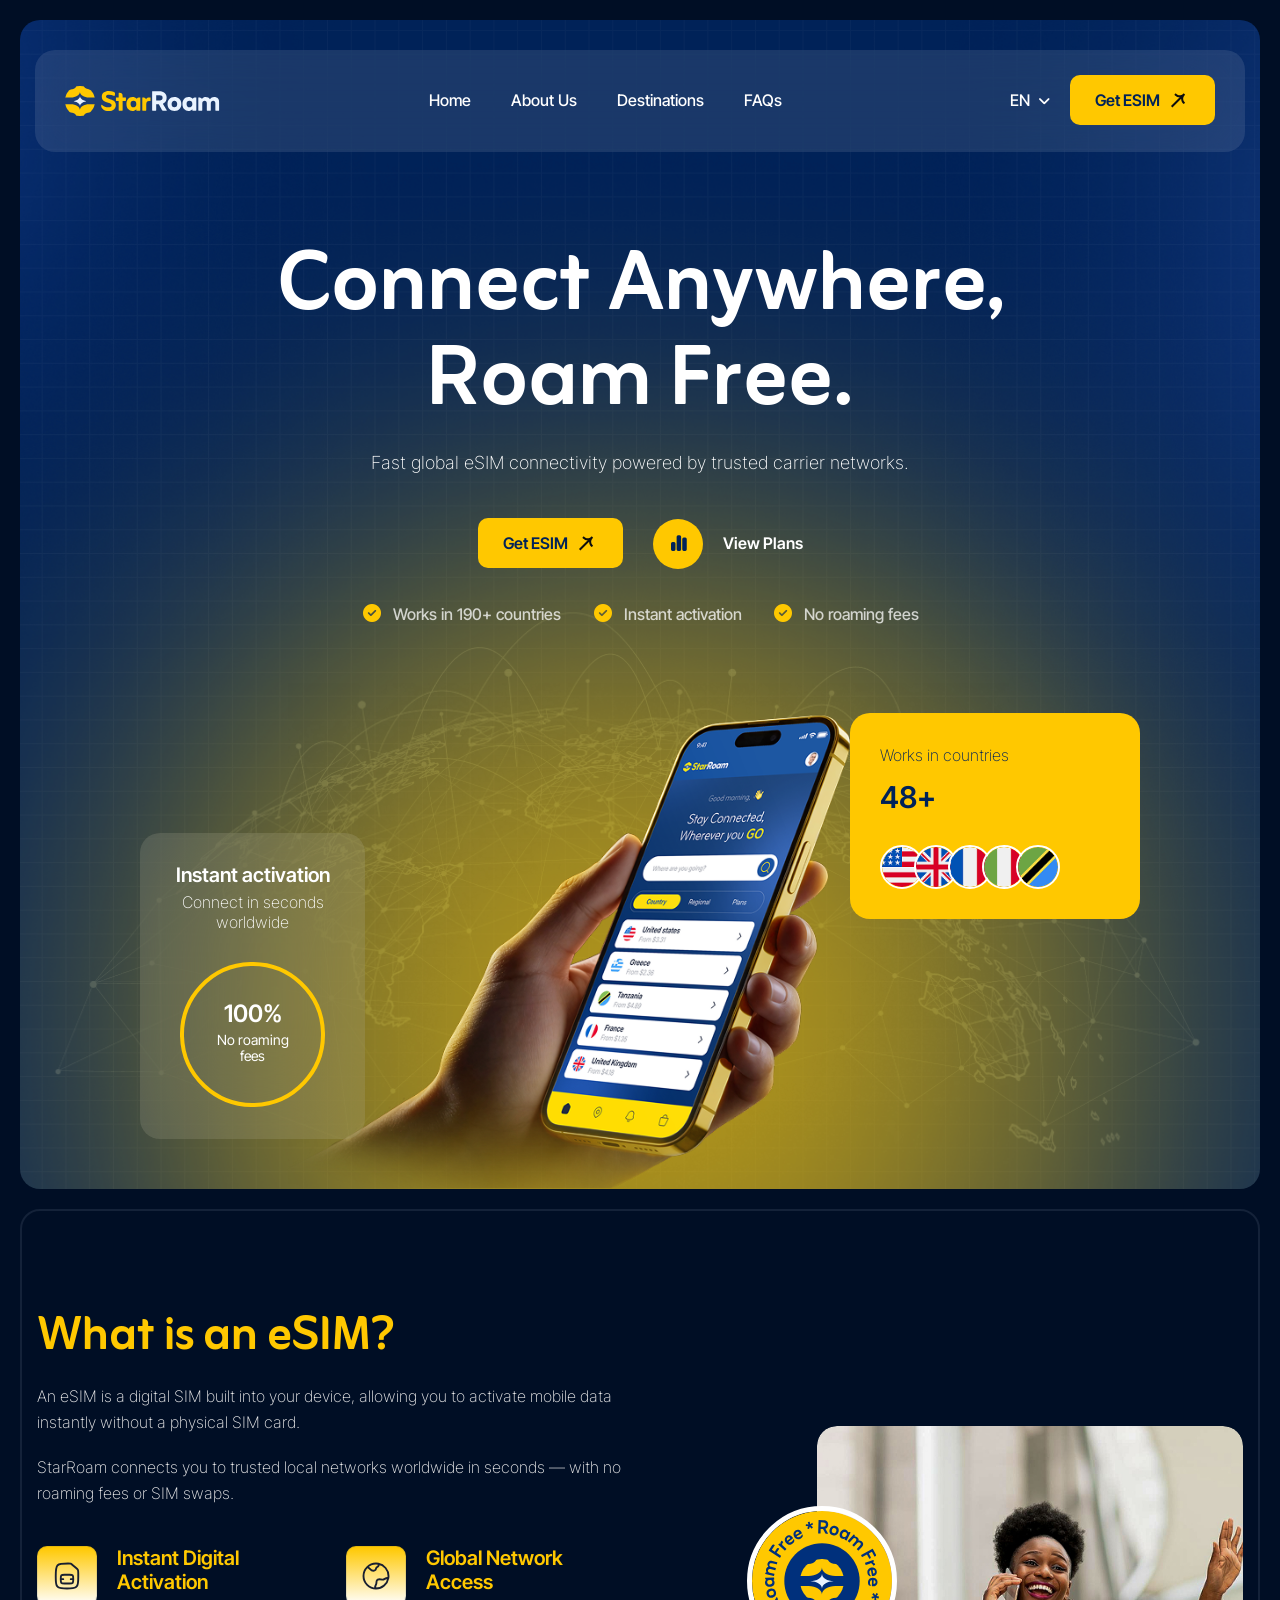
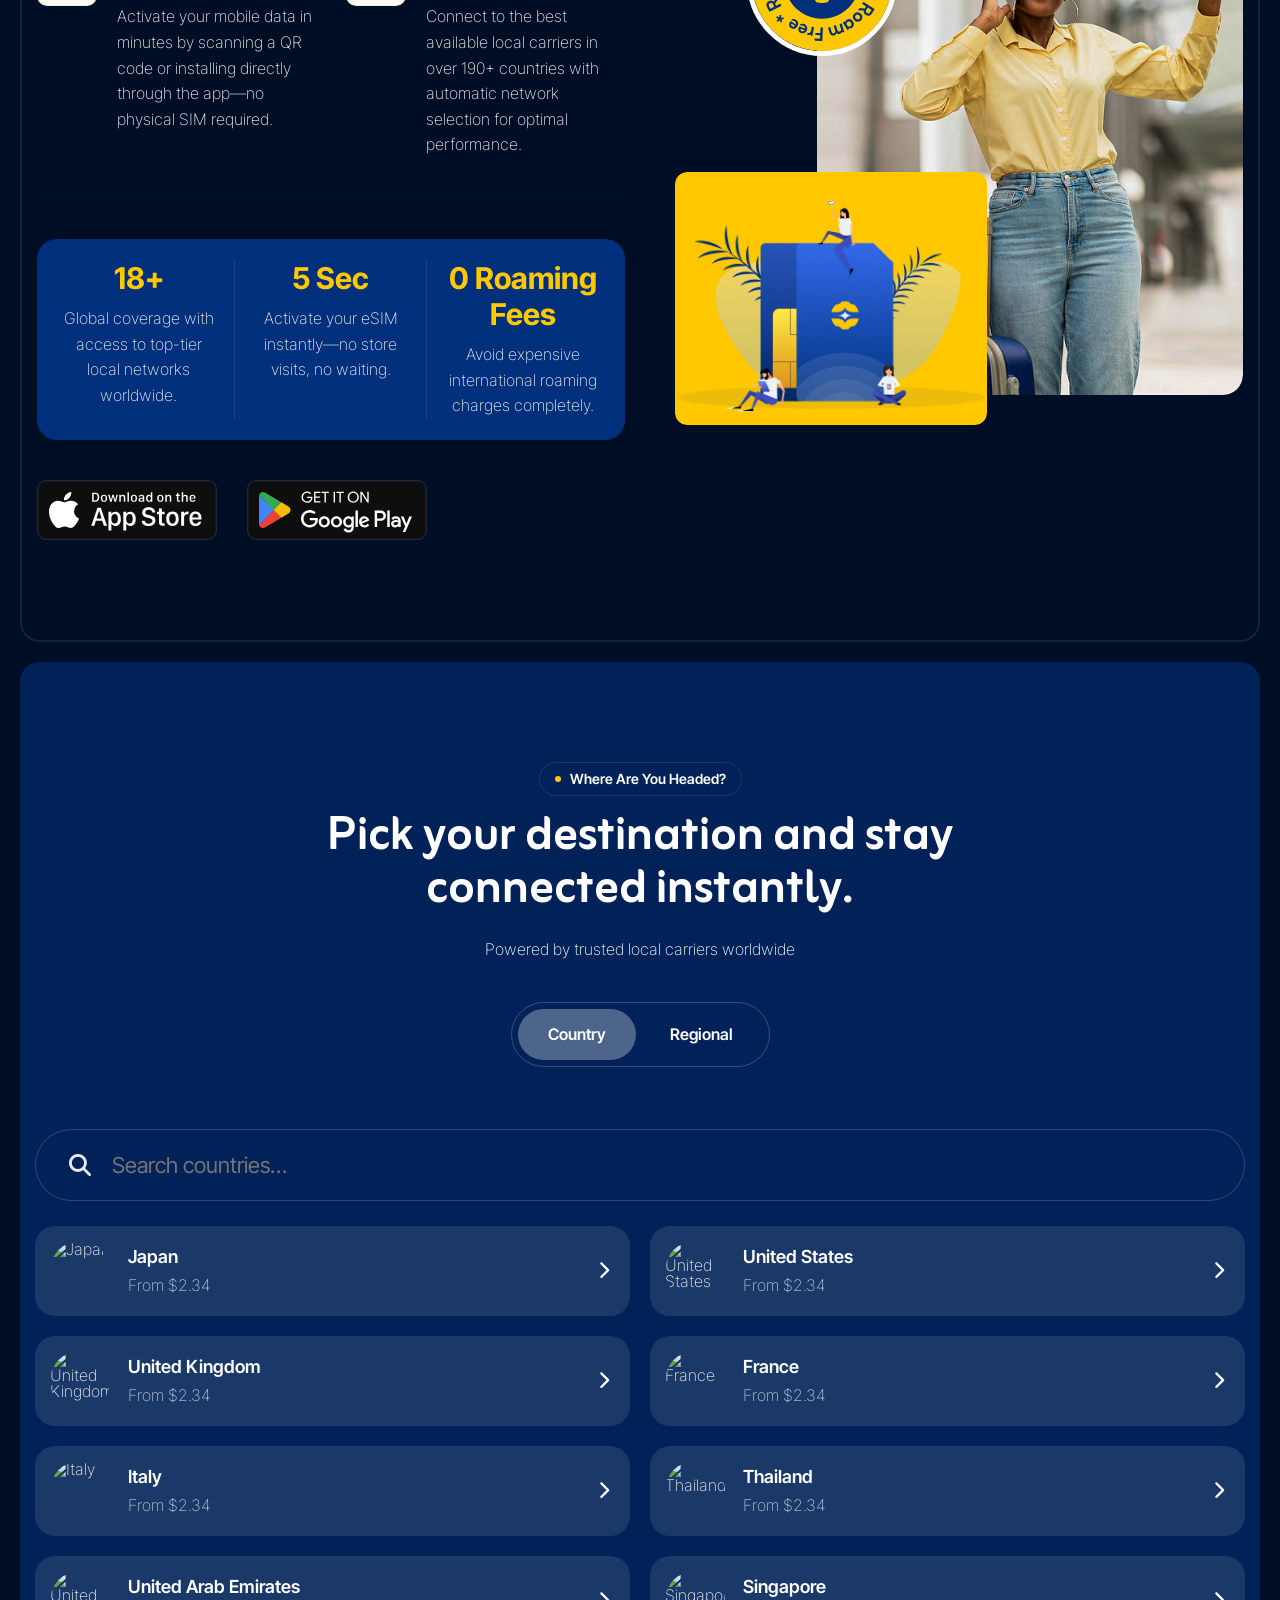
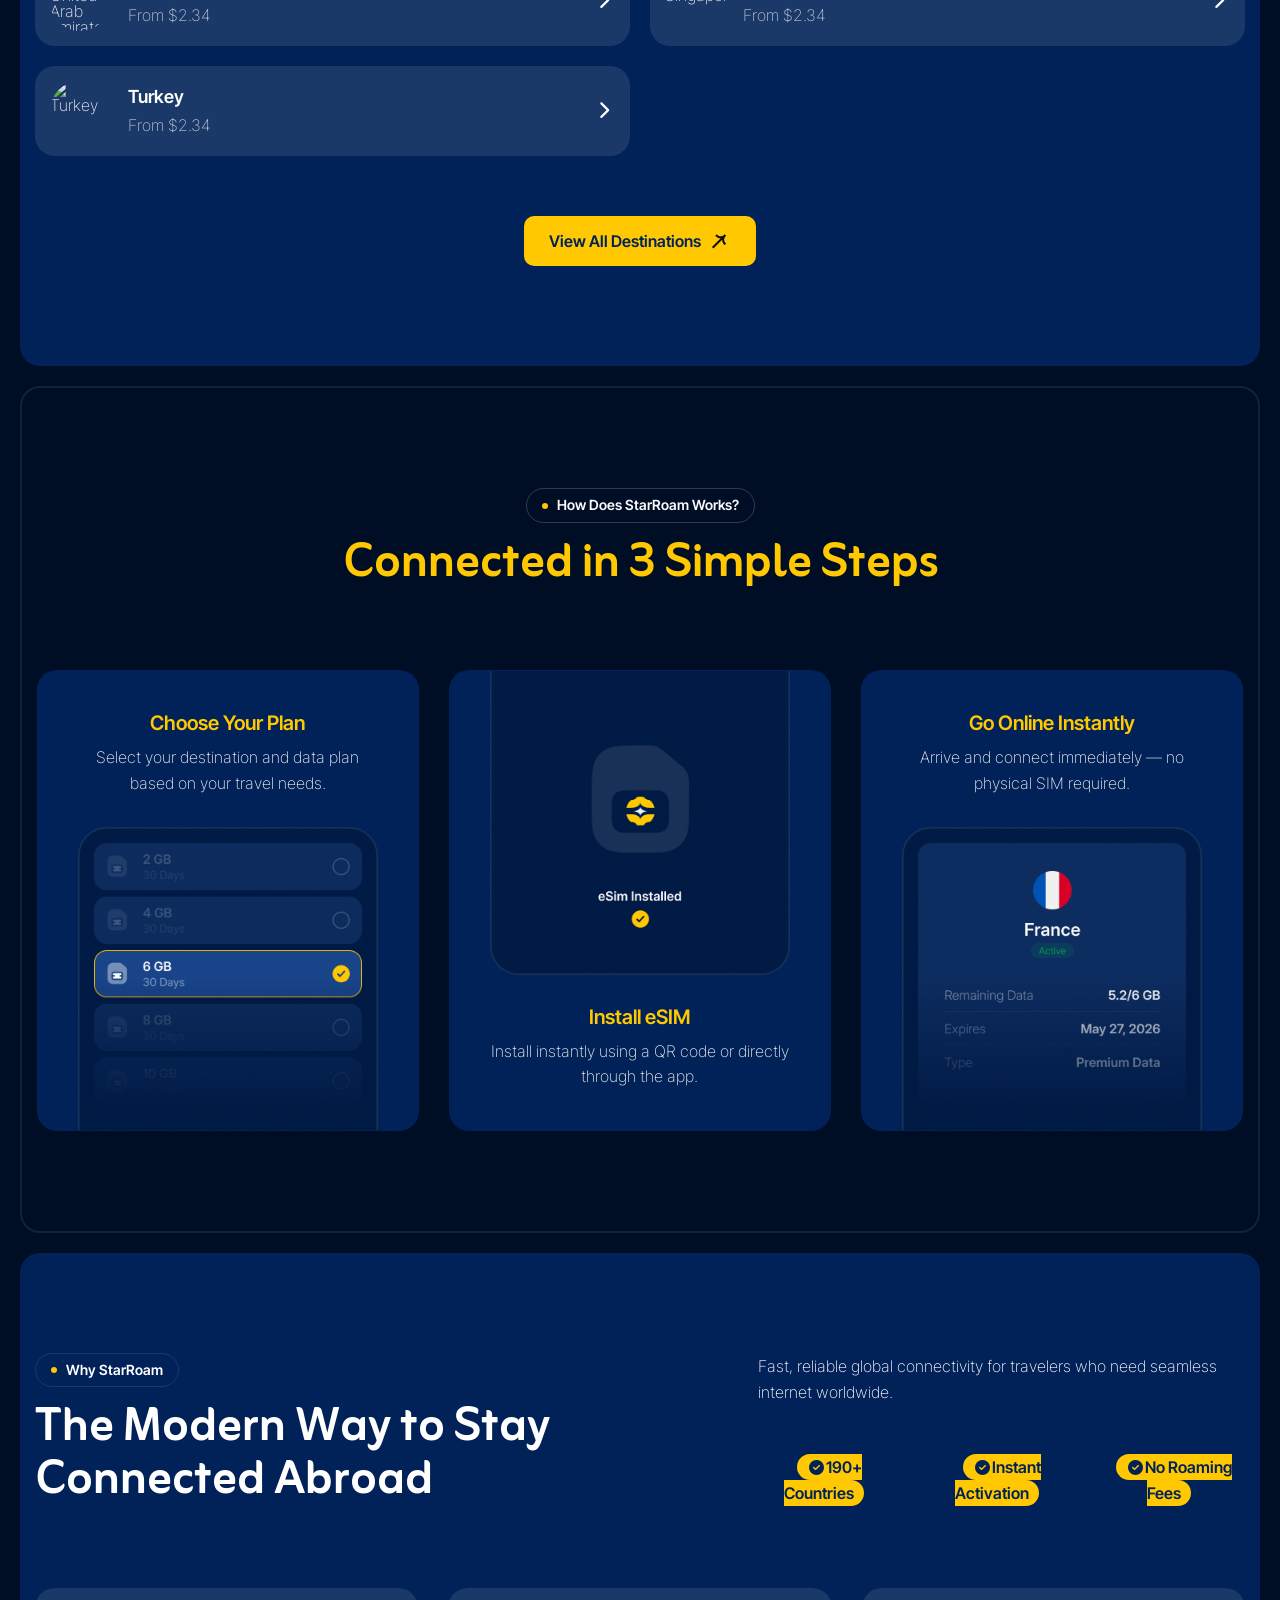
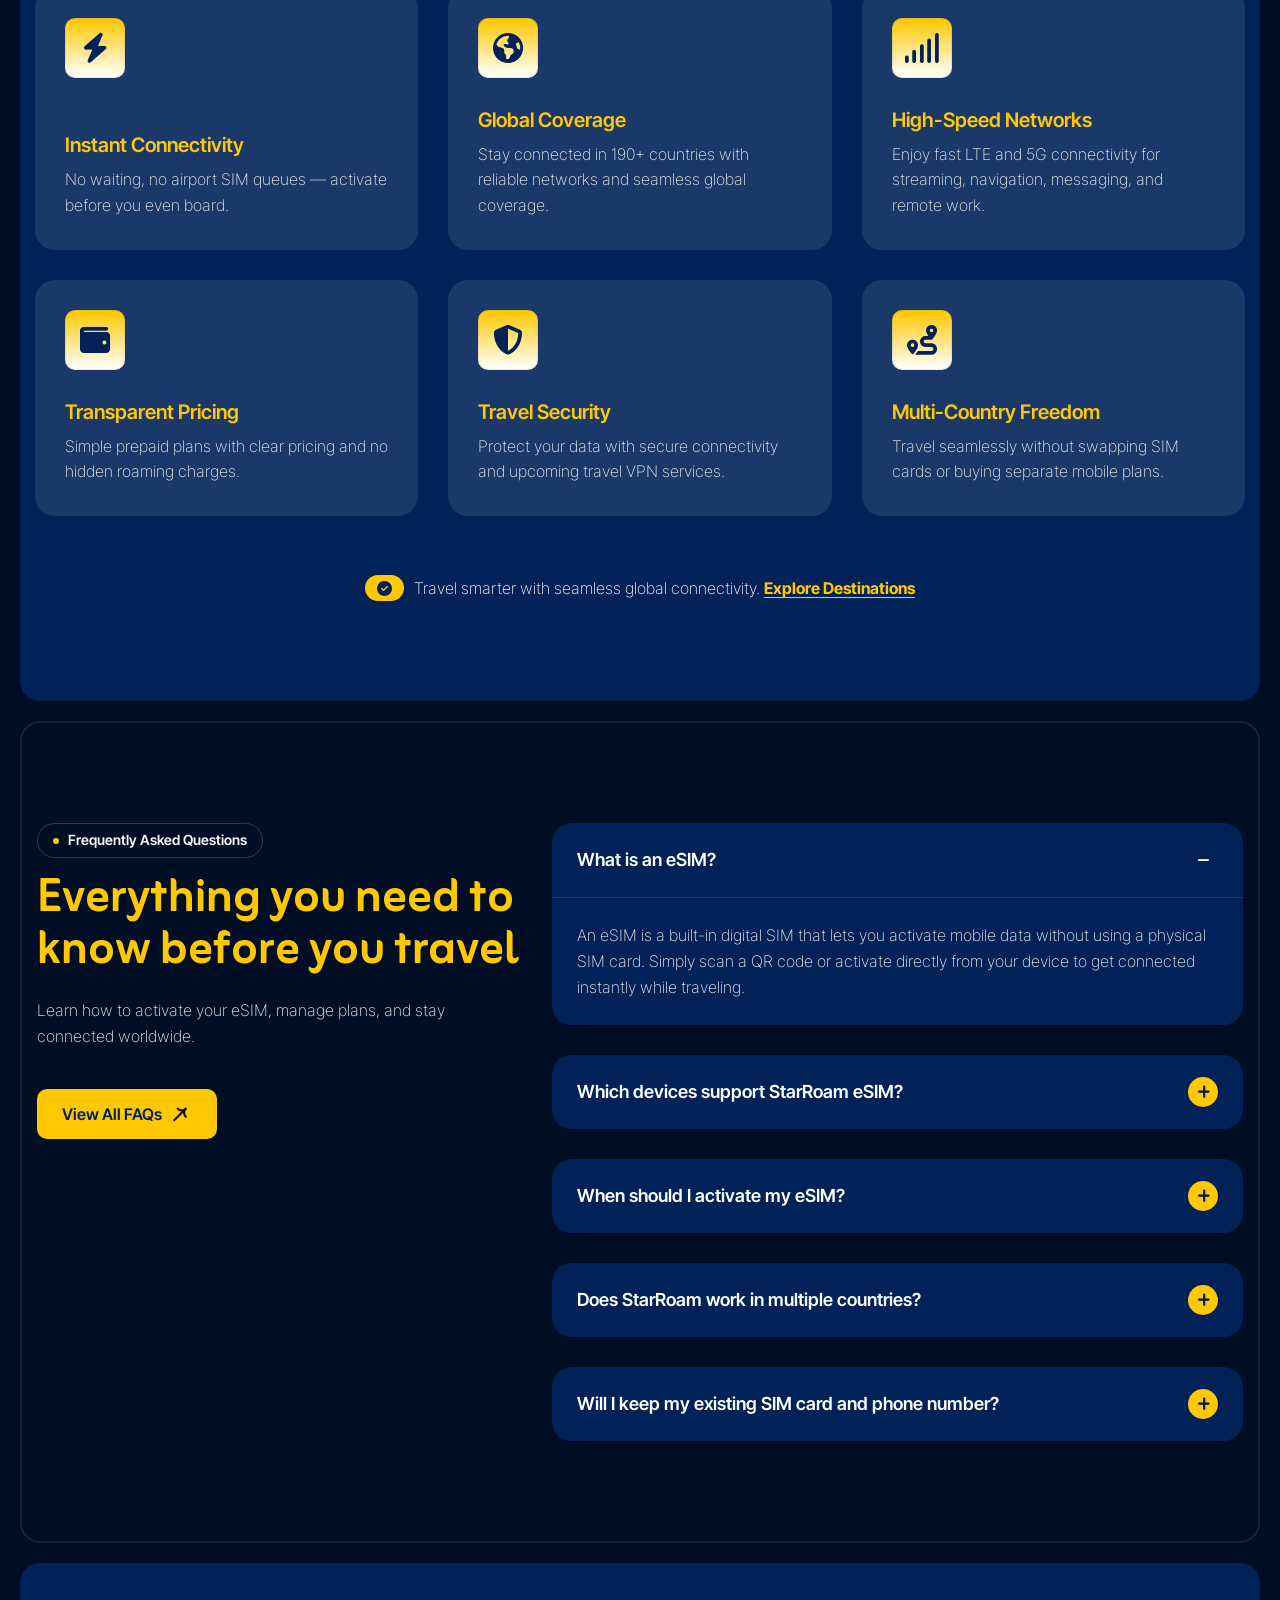
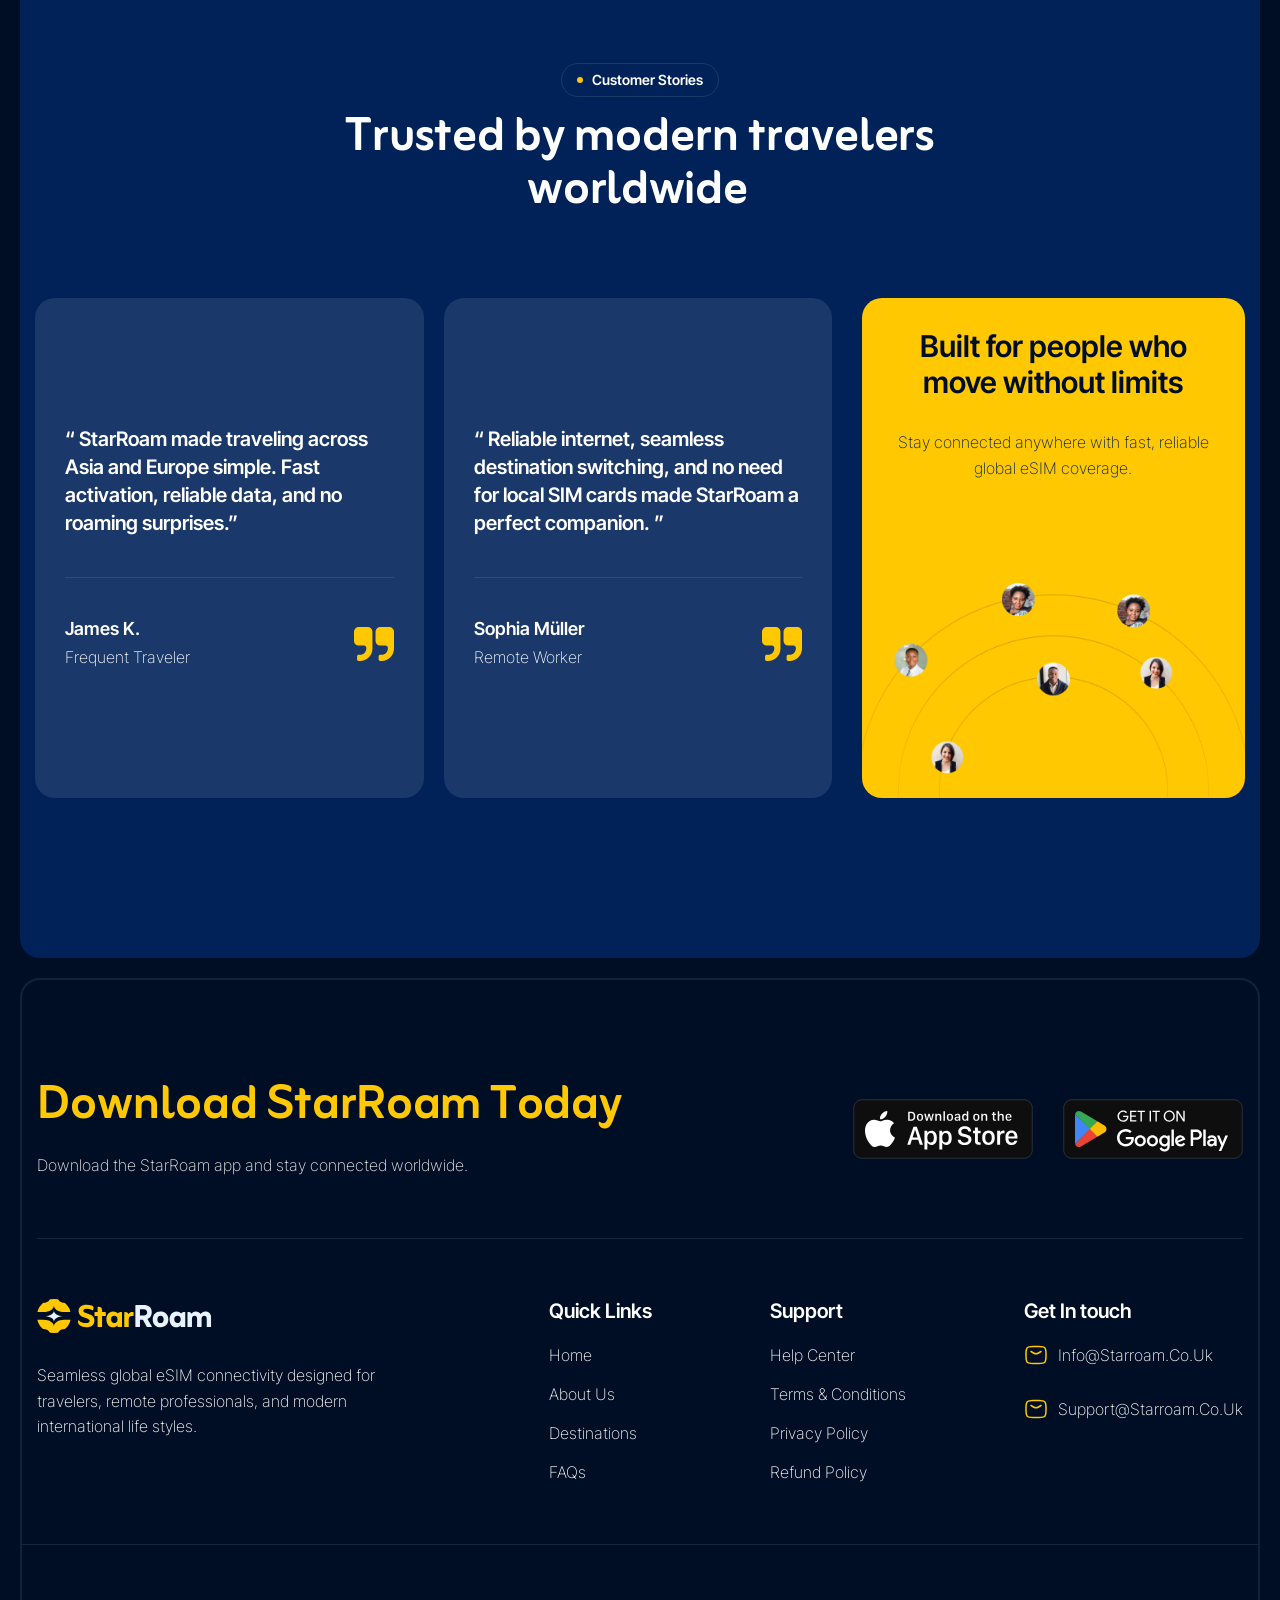
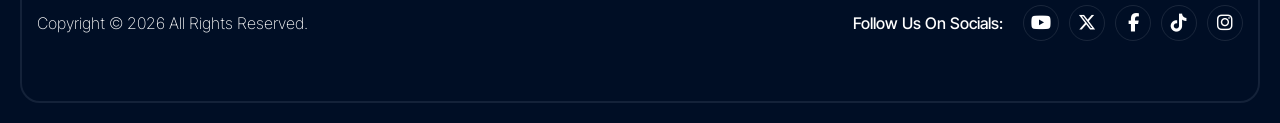
==== commit 30fd674c: "New Update" ====
--- a/index.html
+++ b/index.html
@@ -148,9 +148,8 @@
                         <div class="section-title">
                             <!-- <h3 class="wow fadeInUp">Connect Anywhere. Roam Free.</h3> -->
                             <h1 class="text-anime-style-3" data-cursor="-opaque">Connect Anywhere, <br>Roam Free.</h1>
-                            <p class="wow fadeInUp" data-wow-delay="0.2s">Stay connected the moment you land. StarRoam
-                                delivers seamless mobile data powered by direct carrier integrations — fast, reliable,
-                                and ready in seconds.</p>
+                            <p class="wow fadeInUp" data-wow-delay="0.2s">Fast global eSIM connectivity powered by
+                                trusted carrier networks.</p>
                         </div>
                         <!-- Section Title End -->
 
@@ -158,7 +157,7 @@
                         <div class="hero-content-body-elite wow fadeInUp" data-wow-delay="0.4s">
                             <!-- Hero Button Start -->
                             <div class="hero-btn-elite">
-                                <a href="destinations.html" class="btn-default btn-highlighted">Get Your eSIM</a>
+                                <a href="destinations.html" class="btn-default btn-highlighted">Get eSIM</a>
                             </div>
                             <!-- Hero Button End -->
 
@@ -172,6 +171,66 @@
                             <!-- Video Play Button End -->
                         </div>
                         <!-- Hero Content Body End -->
+
+                        <!-- Hero Trust Bar Start -->
+                        <div style="
+    display:flex;
+    justify-content:center;
+    align-items:center;
+    flex-wrap:wrap;
+    gap:30px;
+    margin-top:35px;
+">
+
+                            <div style="
+        display:flex;
+        align-items:center;
+        gap:10px;
+        color:rgba(255,255,255,0.75);
+        font-size:16px;
+        font-weight:500;
+    ">
+                                <i class="fa-solid fa-circle-check" style="
+            color:#FFC800;
+            font-size:18px;
+        "></i>
+                                <span>Works in 190+ countries</span>
+                            </div>
+
+                            <div style="
+        display:flex;
+        align-items:center;
+        gap:10px;
+        color:rgba(255,255,255,0.75);
+        font-size:16px;
+        font-weight:500;
+    ">
+                                <i class="fa-solid fa-circle-check" style="
+            color:#FFC800;
+            font-size:18px;
+        "></i>
+                                <span>Instant activation</span>
+                            </div>
+
+                            <div style="
+        display:flex;
+        align-items:center;
+        gap:10px;
+        color:rgba(255,255,255,0.75);
+        font-size:16px;
+        font-weight:500;
+    ">
+                                <i class="fa-solid fa-circle-check" style="
+            color:#FFC800;
+            font-size:18px;
+        "></i>
+                                <span>No roaming fees</span>
+                            </div>
+
+                        </div>
+                        <!-- Hero Trust Bar End -->
+
+
                     </div>
                     <!-- Hero Content End -->
 
@@ -180,12 +239,12 @@
                         <!-- Hero Circle Progress Box Start -->
                         <div class="hero-circle-progress-box-elite">
                             <div class="hero-circle-progress-header-elite">
-                                <h3>Easy activation</h3>
-                                <p>No delays instant global eSIM connectivity</p>
+                                <h3>Instant activation</h3>
+                                <p>Connect in seconds worldwide</p>
                             </div>
                             <div class="circle" data-value="1">
                                 <div class="progress_value"><span class="pro_data"></span><span>%</span><span
-                                        class="circle-text">No roaming <br>charges</span></div>
+                                        class="circle-text">No roaming <br>fees</span></div>
                             </div>
                         </div>
                         <!-- Hero Circle Progress Box End -->
@@ -267,13 +326,11 @@
                         <div class="section-title">
                             <!-- <h3 class="wow fadeInUp">About Our App</h3> -->
                             <h2 class="text-anime-style-3" data-cursor="-opaque" style="font-family: 'zain';">What is an
-                                eSIM?s</h2>
-                            <p class="wow fadeInUp" data-wow-delay="0.2s">An eSIM (embedded SIM) is a digital SIM built
-                                directly into your device. It allows you to activate a mobile data plan
-                                instantly—without inserting a physical SIM card.</p>
-                            <p class="wow fadeInUp" data-wow-delay="0.2s">With StarRoam, you can connect to local
-                                networks worldwide in seconds, eliminating roaming fees, SIM swaps, and unreliable
-                                public WiFi.</p>
+                                eSIM?</h2>
+                            <p class="wow fadeInUp" data-wow-delay="0.2s">An eSIM is a digital SIM built into your
+                                device, allowing you to activate mobile data instantly without a physical SIM card.</p>
+                            <p class="wow fadeInUp" data-wow-delay="0.2s">StarRoam connects you to trusted local
+                                networks worldwide in seconds — with no roaming fees or SIM swaps.</p>
                         </div>
                         <!-- Section Title End -->
 
@@ -318,14 +375,14 @@
 
                             <!-- About Us Counter Item Start -->
                             <div class="about-us-counter-item-elite">
-                                <h2><span class="counter">60</span>Sec</h2>
+                                <h2><span class="counter">60</span> Sec</h2>
                                 <p>Activate your eSIM instantly—no store visits, no waiting.</p>
                             </div>
                             <!-- About Us Counter Item End -->
 
                             <!-- About Us Counter Item Start -->
                             <div class="about-us-counter-item-elite">
-                                <h2><span class="counter">0</span></h2>
+                                <h2><span class="counter">0 </span> Roaming Fees</h2>
                                 <p>Avoid expensive international roaming charges completely.</p>
                             </div>
                             <!-- About Us Counter Item End -->
@@ -392,14 +449,14 @@
     <!-- Destinations Location Starts  -->
     <div class="our-pricing-elite bg-section-3 dark-section">
         <div class="container">
-            <div class="row section-row">
+            <div class="row section-row" style="margin-bottom: 40px !important;">
                 <div class="col-lg-12">
                     <!-- Section Title Start -->
                     <div class="section-title section-title-center">
                         <h3 class="wow fadeInUp">Where are you headed?</h3>
-                        <h2 class="text-anime-style-3" data-cursor="-opaque" style="font-family: 'zain';">Select your
-                            destination and get a data plan
-                            ready before you land.</h2>
+                        <h2 class="text-anime-style-3" data-cursor="-opaque" style="font-family: 'zain';">Pick your
+                            destination and stay connected instantly.</h2>
+                        <p class="wow fadeInUp" data-wow-delay="0.2s">Powered by trusted local carriers worldwide</p>
                     </div>
                     <!-- Section Title End -->
                 </div>
@@ -433,6 +490,77 @@
 
                     <div class="benefits-info-list-royal">
 
+                        <!-- STARROAM SEARCH START -->
+                        <div style="
+        width: 100%;
+        margin-bottom: 5px;
+    ">
+
+                            <div style="
+            width: 100%;
+            height: 72px;
+
+            display: flex;
+            align-items: center;
+
+            padding: 0 30px;
+
+            border: 1px solid rgba(255,255,255,0.18);
+            border-radius: 999px;
+
+            background: transparent;
+
+            box-sizing: border-box;
+
+            transition: all 0.25s ease;
+        ">
+
+                                <!-- SEARCH ICON -->
+                                <i class="fa-solid fa-magnifying-glass" style="
+                color: #ffffff;
+                font-size: 22px;
+                margin-right: 18px;
+                opacity: 0.9;
+                flex-shrink: 0;
+            "></i>
+
+                                <!-- SEARCH INPUT -->
+                                <input type="text" placeholder="Search countries…" style="
+                flex: 1;
+                width: 100%;
+                height: 100%;
+
+                background: transparent;
+
+                border: none;
+                outline: none;
+                box-shadow: none;
+
+                color: #ffffff;
+
+                font-size: 22px;
+                font-weight: 400;
+
+                padding: 0;
+                margin: 0;
+
+                min-width: 0;
+
+                appearance: none;
+                -webkit-appearance: none;
+            " onfocus="
+                this.parentElement.style.borderColor='#FFC800';
+                this.parentElement.style.boxShadow='0 0 0 4px rgba(255,200,0,0.08)';
+            " onblur="
+                this.parentElement.style.borderColor='rgba(255,255,255,0.18)';
+                this.parentElement.style.boxShadow='none';
+            ">
+
+                            </div>
+
+                        </div>
+                        <!-- STARROAM SEARCH END -->
+
                         <!-- Country 1 Start -->
                         <div class="benefits-info-item-royal">
 
@@ -725,7 +853,7 @@
                             <!-- Benefits Item Content Start -->
                             <div class="benefits-item-content">
                                 <h3>Install eSIM</h3>
-                                <p>Scan the QR code or install directly via the app.</p>
+                                <p>Install instantly using a QR code or directly through the app.</p>
                             </div>
                             <!-- Benefits Item Content End -->
 
@@ -790,8 +918,44 @@
                 <div class="col-xl-5">
                     <!-- Section Title Content Start -->
                     <div class="section-title-content wow fadeInUp" data-wow-delay="0.2s">
-                        <p>Fast, reliable global connectivity designed for travelers who expect seamless internet access
-                            anywhere in the world. </p>
+                        <p>Fast, reliable global connectivity for travelers who need seamless internet worldwide. </p>
+
+                        <div class="row">
+
+                            <div class="col-xl-4 col-md-6">
+
+                                <div class="section-footer-text wow fadeInUp" data-wow-delay="0.2s">
+                                    <p><span><i class="fa-solid fa-circle-check"
+                                                style="color: #002258; font-size: 15px; line-height: 1;"></i>190+
+                                            Countries</span></p>
+                                </div>
+
+                            </div>
+
+                            <div class="col-xl-4 col-md-6">
+
+                                <div class="section-footer-text wow fadeInUp" data-wow-delay="0.2s">
+                                    <p><span><i class="fa-solid fa-circle-check"
+                                                style="color: #002258; font-size: 15px; line-height: 1;"></i>Instant
+                                            Activation</span></p>
+                                </div>
+
+                            </div>
+
+                            <div class="col-xl-4 col-md-6">
+
+                                <div class="section-footer-text wow fadeInUp" data-wow-delay="0.2s">
+                                    <p><span><i class="fa-solid fa-circle-check"
+                                                style="color: #002258; font-size: 15px; line-height: 1;"></i>No Roaming
+                                            Fees</span></p>
+                                </div>
+
+                            </div>
+
+                        </div>
+
+
+
                     </div>
                     <!-- Section Title Content End -->
                 </div>
@@ -914,9 +1078,14 @@
                 <div class="col-xl-12">
                     <!-- Section Footer Text Start -->
                     <div class="section-footer-text wow fadeInUp" data-wow-delay="0.2s">
-                        <p><span>190+ Countries</span>Travel smarter with seamless global connectivity. <a
-                                href="destinations.html">Explore Destinations</a></p>
-                    </div>
+
+                        <p><span><i class="fa-solid fa-circle-check"
+                                    style="color: #002258; font-size: 15px; line-height: 1;"></i></span>Travel smarter
+                            with seamless global connectivity. <a href="destinations.html">Explore Destinations</a></p>
+                    </div>
+
+
+
                     <!-- Section Footer Text End -->
                 </div>
             </div>
@@ -940,14 +1109,14 @@
                                 <h3 class="wow fadeInUp" style="color: #fafafa;">Frequently Asked Questions</h3>
                                 <h2 class="text-anime-style-3" data-cursor="-opaque" style="font-family: 'zain';">
                                     Everything you need to know before you travel</h2>
-                                <p class="wow fadeInUp" data-wow-delay="0.2s">Learn how StarRoam works, how to activate
-                                    your eSIM, manage plans, and stay connected worldwide.</p>
+                                <p class="wow fadeInUp" data-wow-delay="0.2s">Learn how to activate your eSIM, manage
+                                    plans, and stay connected worldwide.</p>
                             </div>
                             <!-- Section Title End -->
 
                             <!-- Faqs Button Start -->
                             <div class="faq-btn wow fadeInUp" data-wow-delay="0.4s">
-                                <a href="faqs.html" class="btn-default">View all FAQ's</a>
+                                <a href="faqs.html" class="btn-default">View All FAQs</a>
                             </div>
                             <!-- Faqs Button End -->
                         </div>
@@ -974,10 +1143,9 @@
                             <div id="collapse1" class="accordion-collapse collapse show" aria-labelledby="heading1"
                                 data-bs-parent="#accordion">
                                 <div class="accordion-body">
-                                    <p>An eSIM is a built-in digital SIM that allows you to activate a mobile data plan
-                                        without using a physical SIM card. Instead of visiting a store or swapping SIMs
-                                        while traveling, you can install your StarRoam eSIM instantly by scanning a QR
-                                        code or activating it directly from your device.</p>
+                                    <p>An eSIM is a built-in digital SIM that lets you activate mobile data without
+                                        using a physical SIM card. Simply scan a QR code or activate directly from your
+                                        device to get connected instantly while traveling.</p>
                                 </div>
                             </div>
                         </div>
@@ -1083,8 +1251,8 @@
                     <!-- Section Title Start -->
                     <div class="section-title section-title-center">
                         <h3 class="wow fadeInUp">Customer Stories</h3>
-                        <h2 class="text-anime-style-3" data-cursor="-opaque" style="font-family: 'zain';">Trusted
-                            worldwide for seamless global connectivity</h2>
+                        <h2 class="text-anime-style-3" data-cursor="-opaque" style="font-family: 'zain';">Trusted by
+                            modern travelers worldwide</h2>
                     </div>
                     <!-- Section Title End -->
                 </div>
@@ -1100,20 +1268,18 @@
                                 <div class="swiper-slide">
                                     <div class="testimonial-item-elite">
                                         <div class="testimonial-company-logo-elite">
-                                            <img src="images/company-logo-1-elite 1.svg" alt="">
+                                            <!-- <img src="images/company-logo-1-elite 1.svg" alt=""> -->
                                         </div>
                                         <div class="testimonial-item-body-elite">
                                             <div class="testimonial-item-content-elite">
-                                                <h3>“ I travel constantly for content production, and StarRoam has
-                                                    completely changed how I stay connected abroad. Setup took less than
-                                                    two minutes, and I had reliable internet immediately after landing
-                                                    in Tokyo. ”
+                                                <h3>“ StarRoam made traveling across Asia and Europe simple. Fast
+                                                    activation, reliable data, and no roaming surprises.”
                                                 </h3>
                                             </div>
                                             <div class="testimonial-item-footer-elite">
                                                 <div class="testimonial-author-content-elite">
-                                                    <h3>Daniel Carter</h3>
-                                                    <p>Travel YouTuber</p>
+                                                    <h3>James K.</h3>
+                                                    <p>Frequent Traveler</p>
                                                 </div>
                                                 <div class="testimonial-quote-elite">
                                                     <img src="images/testimonial-quote-elite.svg" alt="">
@@ -1128,20 +1294,18 @@
                                 <div class="swiper-slide">
                                     <div class="testimonial-item-elite">
                                         <div class="testimonial-company-logo-elite">
-                                            <img src="images/company-logo-1-elite 2.svg" alt="">
+                                            <!-- <img src="images/company-logo-1-elite 2.svg" alt=""> -->
                                         </div>
                                         <div class="testimonial-item-body-elite">
                                             <div class="testimonial-item-content-elite">
-                                                <h3>“ As someone working remotely across different countries, stable
-                                                    internet is critical for my workflow. StarRoam made switching
-                                                    between destinations effortless without worrying about roaming fees
-                                                    or local SIM cards.
+                                                <h3>“ Reliable internet, seamless destination switching, and no need for
+                                                    local SIM cards made StarRoam a perfect companion.
                                                     ”</h3>
                                             </div>
                                             <div class="testimonial-item-footer-elite">
                                                 <div class="testimonial-author-content-elite">
                                                     <h3>Sophia Müller</h3>
-                                                    <p>Product Manager Personio </p>
+                                                    <p>Remote Worker</p>
                                                 </div>
                                                 <div class="testimonial-quote-elite">
                                                     <img src="images/testimonial-quote-elite.svg" alt="">
@@ -1156,20 +1320,18 @@
                                 <div class="swiper-slide">
                                     <div class="testimonial-item-elite">
                                         <div class="testimonial-company-logo-elite">
-                                            <img src="images/company-logo-1-elite 3.svg" alt="">
+                                            <!-- <img src="images/company-logo-1-elite 3.svg" alt=""> -->
                                         </div>
                                         <div class="testimonial-item-body-elite">
                                             <div class="testimonial-item-content-elite">
-                                                <h3>“I used StarRoam during multiple business trips across Asia and
-                                                    Europe, and the experience was incredibly smooth. Reliable
-                                                    connectivity, easy activation, and no unexpected roaming charges
-                                                    anywhere I traveled.
+                                                <h3>“StarRoam kept me connected throughout Asia and Europe with reliable
+                                                    coverage and hassle-free activation.
                                                     ”</h3>
                                             </div>
                                             <div class="testimonial-item-footer-elite">
                                                 <div class="testimonial-author-content-elite">
                                                     <h3>Michael Tan</h3>
-                                                    <p>Business Consultant at Deloitte</p>
+                                                    <p>Digital Nomad</p>
                                                 </div>
                                                 <div class="testimonial-quote-elite">
                                                     <img src="images/testimonial-quote-elite.svg" alt="">
@@ -1190,7 +1352,7 @@
                     <div class="testimonial-cta-box-elite wow fadeInUp" data-wow-delay="0.2s">
                         <div class="testimonial-cta-content-elite">
                             <h3 style="color: #000E25;">Built for people who move without limits</h3>
-                            <p>From travelers to remote professionals, StarRoam helps users stay connected with ease.
+                            <p>Stay connected anywhere with fast, reliable global eSIM coverage.
                             </p>
                         </div>
                         <div class="testimonial-cta-image-elite">
@@ -1252,7 +1414,7 @@
                         <div class="section-title">
                             <h2 class="text-anime-style-3" data-cursor="-opaque" style="font-family: 'zain';">Download
                                 StarRoam Today</h2>
-                            <p>Download the app today to enjoy seamless performance, smart features</p>
+                            <p>Download the StarRoam app and stay connected worldwide.</p>
                         </div>
                         <!-- Section Title End -->
 
@@ -1287,7 +1449,7 @@
                         <!-- About Footer Content Start -->
                         <div class="about-footer-content">
                             <p>Seamless global eSIM connectivity designed for travelers, remote professionals, and
-                                modern international lifestyles.</p>
+                                modern international life styles.</p>
                         </div>
                         <!-- About Footer Content End -->
                     </div>
@@ -1328,12 +1490,12 @@
                         <div class="footer-links footer-contact-links">
                             <h3>Get In touch</h3>
                             <ul>
-                                <li><img src="images/icon-location-accent.svg" alt="">7895 Piermont Dr NE Albuquerque,
-                                    NM 198866, See Our Stores</li>
-                                <li><img src="images/icon-phone-accent.svg" alt=""><a
-                                        href="tel:391 (0)35 2568 4593">+391 (0)35 2568 4593</a></li>
+                                <!-- <li><img src="images/icon-location-accent.svg" alt="">7895 Piermont Dr NE Albuquerque,
+                                    NM 198866, See Our Stores</li> -->
                                 <li><img src="images/icon-mail-accent.svg" alt=""><a
-                                        href="mailto:info@dominname.com">info@starroam.com</a></li>
+                                        href="mailto:info@Starroam.co.uk">info@starroam.co.uk</a></li>
+                                <li><img src="images/icon-mail-accent.svg" alt=""><a
+                                        href="mailto:support@Starroam.co.uk">support@starroam.co.uk</a></li>
                             </ul>
                         </div>
                         <!-- Footer Links End -->
--- a/css/custom.css
+++ b/css/custom.css
@@ -6820,6 +6820,16 @@
 }
 
 .testimonial-item-elite{
+    background: var(--dark-divider-color);
+    border-radius: 20px;
+    min-height: 500px;
+    display: flex;
+    flex-direction: column;
+    justify-content: center;
+    padding: 40px;
+}
+
+/* .testimonial-item-elite{
 	background: var(--dark-divider-color);
 	backdrop-filter: blur(25px);
 	-webkit-backdrop-filter: blur(25px);
@@ -6830,7 +6840,7 @@
 	justify-content: space-between;
 	gap: 30px;
 	padding: 40px;
-}
+} */
 
 .testimonial-company-logo-elite img{
 	width: 100%;
